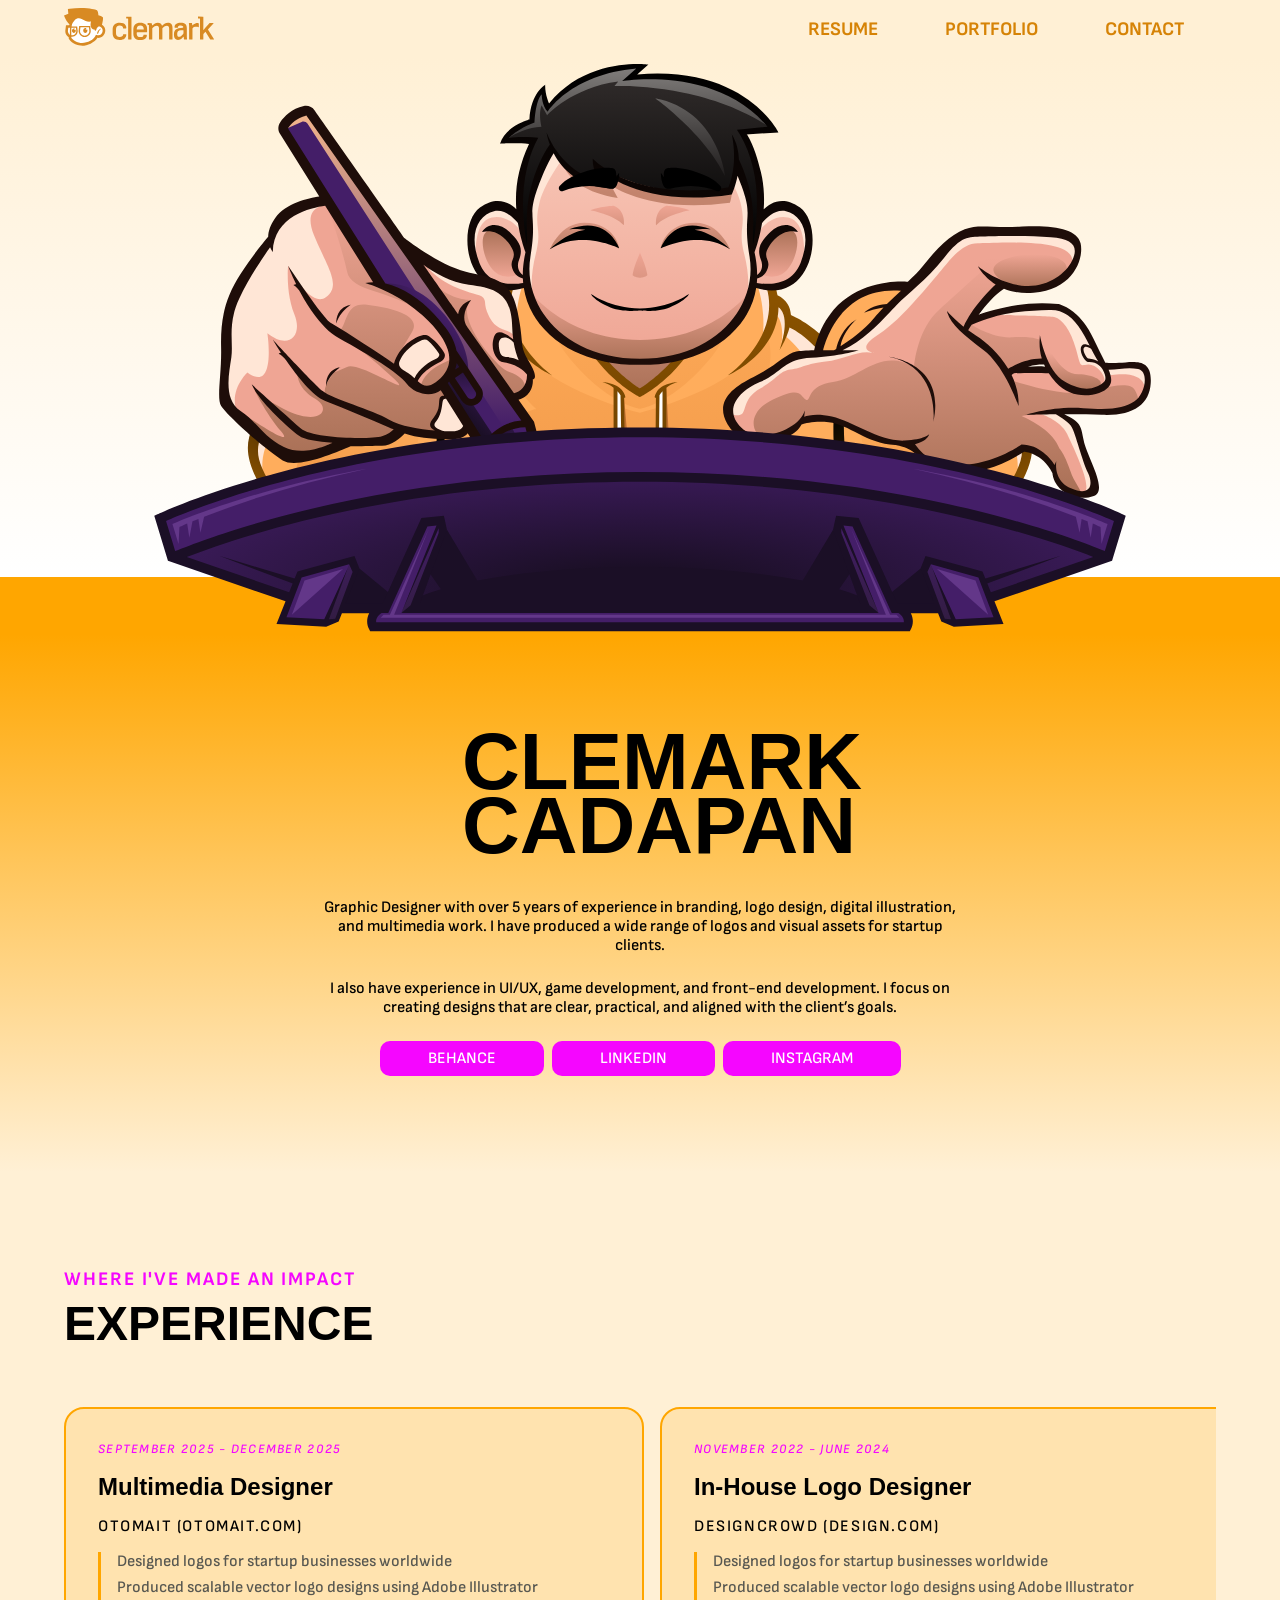
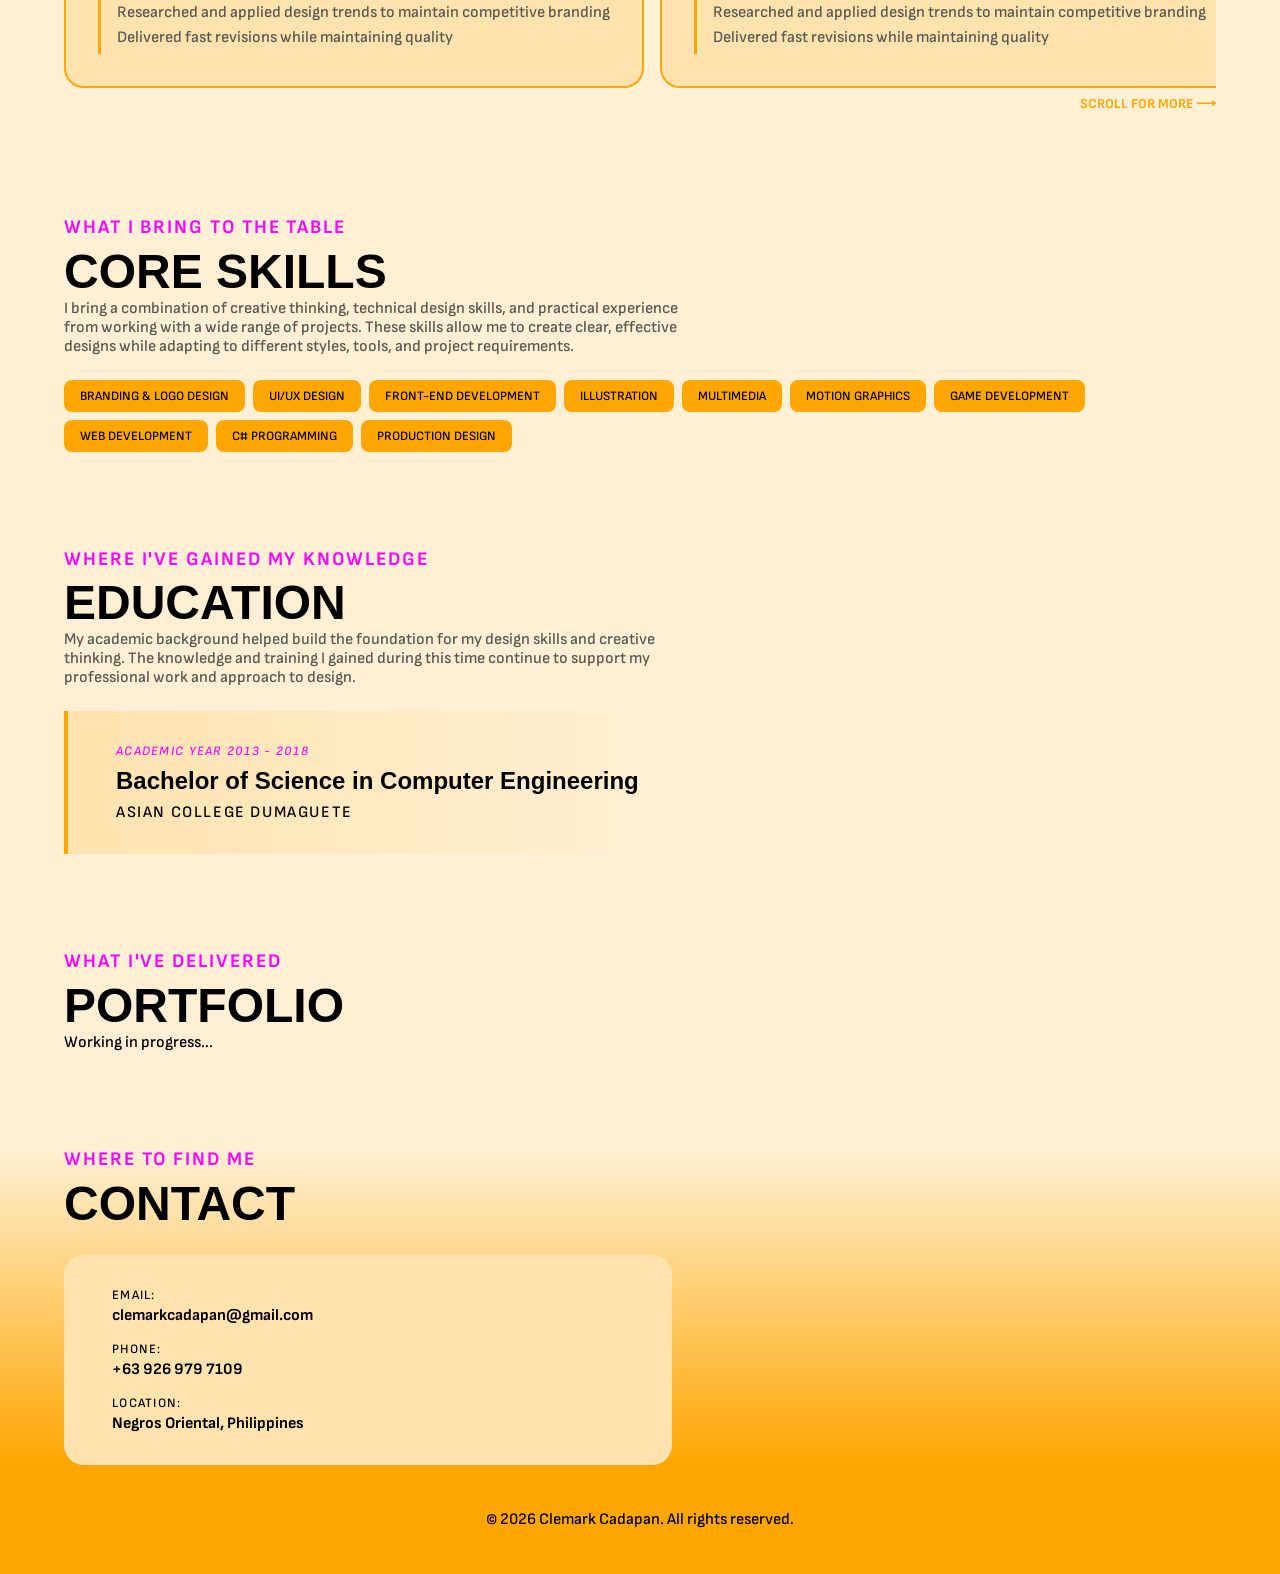
==== index.html @ d23b57f1 "Fixed wrapping for main content" ====
<!doctype html>
<html lang="en">
  <head>
    <meta charset="UTF-8" />
    <meta name="viewport" content="width=device-width, initial-scale=1.0" />

    <title>Clemark Cadapan | Portfolio</title>
    <meta
      name="description"
      content="Portfolio of Clemark Cadapan, Graphic Designer specializing in branding, logo design, digital illustration, and multimedia work."
    />
    <meta
      name="keywords"
      content="Clemark Cadapan, Graphic Designer, Logo Designer, Branding, Portfolio, UI UX Designer"
    />
    <meta name="author" content="Clemark Cadapan" />

    <!-- IMPORTING FONTS FROM GOOGLE FONT -->
    <link rel="preconnect" href="https://fonts.googleapis.com" />
    <link rel="preconnect" href="https://fonts.gstatic.com" crossorigin />
    <link
      href="https://fonts.googleapis.com/css2?family=Sofia+Sans:ital,wght@0,1..1000;1,1..1000&family=Syncopate:wght@700&display=swap"
      rel="stylesheet"
    />

    <!-- LINKING CSS -->
    <link rel="stylesheet" href="styles.css" />
  </head>

  <body>
    <!-- LOGO -->
    <header class="navbar">
      <nav>
        <a href="#" class="logo">
          <svg
            id="Layer_2"
            width="150"
            data-name="Layer 2"
            xmlns="http://www.w3.org/2000/svg"
            viewBox="0 0 1253.09 314.65"
          >
            <defs>
              <style>
                .cls-1 {
                  fill: #fff;
                }

                .cls-2 {
                  fill: #d88a23;
                }
              </style>
            </defs>
            <g id="Layer_3" data-name="Layer 3">
              <g id="Logo">
                <path
                  class="cls-2"
                  d="M868.12,122.91c-9.15,0-17.55,2.1-25.2,6.3-7.66,4.2-15.59,10.6-23.8,19.18-2.43-8.4-6.54-14.74-12.32-19.04-5.79-4.29-13.44-6.44-22.96-6.44-8.96,0-17.13,2.01-24.5,6.02-7.38,4.02-15.08,10.04-23.1,18.06-.19-3.36-.56-6.62-1.12-9.8-.56-3.17-1.03-6.06-1.4-8.68-.14-1.1-.74-1.8-1.79-2.08l-30.79-.35c-1.53,0-2.77,1.24-2.77,2.77v10.46c0,1.53,1.24,2.77,2.77,2.77h5.12c1.58,0,2.88,1.24,2.96,2.81h0c.28,5.51.42,10.88.42,16.1v99.4c0,1.7,1.38,3.08,3.08,3.08h21.84c1.7,0,3.08-1.38,3.08-3.08v-88.84c0-1.76.73-3.44,2.01-4.65,6.66-6.3,12.66-11.03,18.01-14.17,5.88-3.45,11.71-5.18,17.5-5.18,6.53,0,11.29,2.06,14.28,6.16,2.98,4.11,4.48,10.36,4.48,18.76v87.92c0,1.7,1.38,3.08,3.08,3.08h22.12c1.86,0,2.8-1.02,2.8-3.08v-88.8c0-1.78.75-3.49,2.06-4.7,6.81-6.3,12.89-11.02,18.24-14.16,5.88-3.45,11.62-5.18,17.22-5.18,6.53,0,11.34,2.06,14.42,6.16,3.08,4.11,4.62,10.36,4.62,18.76v87.92c0,1.7,1.38,3.08,3.08,3.08h21.84c1.7,0,3.08-1.38,3.08-3.08v-91.28c0-15.3-3.22-26.83-9.66-34.58-6.44-7.74-16.01-11.62-28.7-11.62ZM1025.08,263.47h-19.32c-1.12,0-1.91-.37-2.38-1.12-.47-.74-.89-1.68-1.26-2.8-.19-1.68-.61-4.85-1.26-9.52-.4-2.87-.71-5.63-.94-8.28-.12-1.54-2.04-2.14-3.05-.98-3.68,4.21-7.2,7.89-10.57,11.02-5.51,5.13-11.01,8.92-16.52,11.36-5.51,2.45-11.34,3.68-17.5,3.68-11.02,0-19.42-3.96-25.2-11.86-5.79-7.91-8.68-19.33-8.68-34.26,0-11.58,1.86-21.05,5.6-28.41,3.73-7.35,9.84-13.03,18.34-17.04,8.49-4.01,19.83-6.69,34.02-8.02l14.62-1.49c4.09-.41,6.78-4.55,5.4-8.42-.84-2.33-1.95-4.24-3.36-5.72-3.45-3.64-9.48-5.46-18.06-5.46-15.68,0-23.43,5.51-23.24,16.52,0,2.05-.93,3.08-2.8,3.08h-21.56c-2.06,0-3.18-1.68-3.36-5.04-.94-11.57,3.26-20.77,12.6-27.58,9.33-6.81,22.4-10.22,39.2-10.22s29.87,3.87,38.08,11.62,12.32,19.55,12.32,35.42v59.08c0,6.35.19,12.14.56,17.36.37,5.23.84,9.8,1.4,13.72.37,2.24-.65,3.36-3.08,3.36ZM998.2,188.17c0-1.84-1.59-3.27-3.41-3.07l-17.59,1.86c-11.76,1.12-19.93,3.68-24.5,7.69-4.58,4.01-6.86,13.69-6.86,23.05,0,7.14,1.21,14.48,3.64,18.04,2.42,3.57,6.16,5.35,11.2,5.35,5.78,0,11.85-2.34,18.2-7.02,4.12-3.04,9.03-7.72,14.73-14.05,2.95-3.27,4.59-7.52,4.59-11.93v-19.92ZM1101.71,127.41c-5.57,1.77-11.19,4.42-16.85,7.97-4.66,2.92-9.01,6.37-13.07,10.35-.09-1.54-.2-3.17-.35-4.9-.37-4.48-.93-8.4-1.68-11.76-.19-1.87-1.31-2.8-3.36-2.8h-19.88c-2.43,0-3.46,1.12-3.08,3.36.74,5.04,1.26,10.03,1.54,14.98.28,4.95.42,10.13.42,15.54v100.24c0,1.7,1.38,3.08,3.08,3.08h21.84c1.7,0,3.08-1.38,3.08-3.08v-87.48c0-3.26,1.58-6.32,4.25-8.21l1.37-.97c.48-.34.98-.67,1.5-.96,4.43-2.53,8.89-4.39,13.36-5.56,4.74-1.23,9.31-1.5,13.74-.8,1.84.29,3.58.66,5.21,1.1.72.2,4.62,1.42,8.33,2.59,2.58.82,5.21-1.11,5.21-3.82v-24.79c0-1.79-1.18-3.36-2.9-3.85-2.75-.79-5.89-1.69-6.77-1.83-4.42-.7-9.42-.16-14.99,1.6ZM339.62,213.57c-9.46,22.31-29.38,36.16-51.97,36.16h-.01c-2.68,0-5.41-.19-8.17-.58-11.03,19.36-31.02,36.43-57.15,48.64-23.26,10.87-48.83,16.86-72.01,16.86-5.02,0-9.88-.29-14.45-.86-63.94-7.93-89.58-46.67-94.07-54.35l-.04-.07c-1.34-2.18-2.15-4.69-2.31-7.27-.1-.86-.23-2.65-.31-9.73-1.64-.95-3.23-1.97-4.76-3.08-3.4-2.44-6.52-5.26-9.28-8.39-10.77-12.18-15.82-28.4-13.85-44.52l5.16-42.39h26.75c.73-2.82,1.57-5.63,2.51-8.41C20.17,113.91,6.36,79.41,5.74,77.84L0,63.34l36.17-15.07-4-40.94,15.46-1.83C78.66,1.85,109.07,0,138.05,0c82.13,0,127.21,14.5,132.08,16.16l5.37,1.84,2.99,4.79c6.65,10.71,8.43,25.08,8.42,37.44,22.47,4.68,32.3,13.46,34.21,15.36l4.81,4.76-.13,6.8c-.3,18.56-5.05,38.64-9.11,52.53,13.05,6.96,22.29,18.55,26.15,32.89,3.55,13.17,2.4,27.73-3.22,41ZM1252.4,259.83l-48.57-77.71c-1.08-1.73-.86-3.97.54-5.45l44.11-46.77c.93-.93,1.21-1.77.84-2.52-.38-.74-1.22-1.12-2.52-1.12h-28.84c-1.5,0-2.62.56-3.36,1.68l-30.24,33.32c-3.55,3.74-7,7.56-10.36,11.48s-6.63,7.84-9.8,11.76h-.56c.18-6.53.32-13.02.42-19.46.09-6.44.14-12.83.14-19.18v-70.56c0-1.7-1.38-3.08-3.08-3.08l-38.98-.16c-1.53,0-2.77,1.24-2.77,2.77v10.46c0,1.53,1.24,2.77,2.77,2.77h11.09c1.64,0,2.96,1.33,2.96,2.96v169.36c0,1.7,1.38,3.08,3.08,3.08h21.84c1.7,0,3.08-1.38,3.08-3.08v-36.65c0-3.79,1.48-7.44,4.12-10.16l13.8-14.24,38.64,62.16c.93,1.31,2.14,1.96,3.64,1.96h26.04c1.12,0,1.91-.37,2.38-1.12.46-.74.32-1.58-.42-2.52ZM694.36,176.67v21.84c0,2.06-.93,3.08-2.8,3.08h-79.84c-2.45,0-4.44,1.99-4.44,4.44v4.52c0,11.39,2.42,19.7,7.28,24.92,4.85,5.23,12.69,7.84,23.52,7.84,8.21,0,14.56-1.3,19.04-3.92,4.48-2.61,6.72-6.62,6.72-12.04,0-2.05,1.12-3.08,3.36-3.08h21.56c1.68,0,2.71.94,3.08,2.8.75,12.51-3.73,22.26-13.44,29.26-9.71,7-23.43,10.5-41.16,10.5-19.04,0-33.46-4.29-43.26-12.88-9.8-8.58-14.7-21.37-14.7-38.36v-37.24c0-18.11,4.85-31.87,14.56-41.3,9.7-9.43,24.08-14.14,43.12-14.14s33.13,4.57,42.84,13.72c9.71,9.15,14.56,22.49,14.56,40.04ZM666.6,177.54c-.34-10.08-2.76-18.44-7.24-23.27-4.85-5.23-12.23-7.84-22.12-7.84s-17.6,2.71-22.54,8.12c-4.56,4.99-7.01,13.25-7.37,22.98-.05,1.39,1.06,2.54,2.44,2.54h54.39c1.38,0,2.49-1.15,2.44-2.53ZM442.04,155.39c5.22-5.41,13.16-8.12,23.8-8.12,8.4,0,15.07,1.73,20.02,5.18,4.94,3.46,7.42,8.36,7.42,14.7,0,2.99.93,4.48,2.8,4.48h21.56c1.86,0,2.89-2.05,3.08-6.16.18-8.4-1.92-15.77-6.3-22.12-4.39-6.34-10.69-11.34-18.9-14.98-8.22-3.64-18.2-5.46-29.96-5.46-19.04,0-33.7,4.76-43.96,14.28-10.27,9.52-15.4,23.24-15.4,41.16v33.32c0,17.74,5.04,31.36,15.12,40.88,10.08,9.52,24.73,14.28,43.96,14.28,18.1,0,31.87-4.1,41.3-12.32,9.42-8.21,14.04-19.32,13.86-33.32-.19-1.86-1.22-2.8-3.08-2.8h-21.56c-1.87,0-2.8,1.5-2.8,4.48,0,5.6-2.43,10.27-7.28,14-4.86,3.74-11.58,5.6-20.16,5.6-10.46,0-18.3-2.75-23.52-8.26-5.23-5.5-7.84-13.95-7.84-25.34v-28c0-11.57,2.61-20.06,7.84-25.48ZM560.64,72.23l-38.5-.16c-1.53,0-2.77,1.24-2.77,2.77v10.46c0,1.53,1.24,2.77,2.77,2.77h10.62c1.64,0,2.96,1.33,2.96,2.96v169.36c0,1.7,1.38,3.08,3.08,3.08h21.84c1.7,0,3.08-1.38,3.08-3.08V75.31c0-2.05-1.03-3.08-3.08-3.08Z"
                />
                <path
                  class="cls-1"
                  d="M211.36,187.21l-3.17-25.97h-70.98l-3.18,25.97c-1.35,11.06,2.12,22.2,9.51,30.54,7.39,8.34,18.02,13.12,29.16,13.12s21.76-4.78,29.16-13.12c7.38-8.34,10.85-19.48,9.5-30.54ZM177.9,208.34c-9.6,0-17.38-9.12-17.38-20.38s7.78-20.38,17.38-20.38c3.4,0,6.57,1.14,9.24,3.11l-7.78,11.05,14.47-1.97c.93,2.5,1.46,5.27,1.46,8.19,0,11.26-7.79,20.38-17.39,20.38ZM211.36,187.21l-3.17-25.97h-70.98l-3.18,25.97c-1.35,11.06,2.12,22.2,9.51,30.54,7.39,8.34,18.02,13.12,29.16,13.12s21.76-4.78,29.16-13.12c7.38-8.34,10.85-19.48,9.5-30.54ZM177.9,208.34c-9.6,0-17.38-9.12-17.38-20.38s7.78-20.38,17.38-20.38c3.4,0,6.57,1.14,9.24,3.11l-7.78,11.05,14.47-1.97c.93,2.5,1.46,5.27,1.46,8.19,0,11.26-7.79,20.38-17.39,20.38ZM35.69,165.77l-2.83,23.24c-1.22,9.95,1.89,19.96,8.54,27.46,2.25,2.54,4.83,4.69,7.65,6.46,0-12.59.09-29.17.36-50.71.02-2.16.12-4.32.28-6.45h-14ZM102.37,189.01l-2.83-23.24h-38.06c-.17,2.18-.27,4.38-.3,6.59-.3,24.22-.38,42.2-.35,55.23,2.22.45,4.49.68,6.79.68,10.02,0,19.57-4.3,26.21-11.8,6.65-7.5,9.76-17.51,8.54-27.46ZM87.15,207.46c-1.54.57-3.16.88-4.85.88-4.05,0-7.74-1.77-10.55-4.7-3.25-3.4-5.29-8.35-5.29-13.87,0-10.26,7.09-18.57,15.84-18.57,3.09,0,5.98,1.04,8.41,2.84l-7.09,10.06,13.18-1.79c.85,2.28,1.33,4.81,1.33,7.46,0,8.28-4.62,15.28-10.98,17.69ZM211.36,187.21l-3.17-25.97h-70.98l-3.18,25.97c-1.35,11.06,2.12,22.2,9.51,30.54,7.39,8.34,18.02,13.12,29.16,13.12s21.76-4.78,29.16-13.12c7.38-8.34,10.85-19.48,9.5-30.54ZM177.9,208.34c-9.6,0-17.38-9.12-17.38-20.38s7.78-20.38,17.38-20.38c3.4,0,6.57,1.14,9.24,3.11l-7.78,11.05,14.47-1.97c.93,2.5,1.46,5.27,1.46,8.19,0,11.26-7.79,20.38-17.39,20.38ZM211.36,187.21l-3.17-25.97h-70.98l-3.18,25.97c-1.35,11.06,2.12,22.2,9.51,30.54,7.39,8.34,18.02,13.12,29.16,13.12s21.76-4.78,29.16-13.12c7.38-8.34,10.85-19.48,9.5-30.54ZM177.9,208.34c-9.6,0-17.38-9.12-17.38-20.38s7.78-20.38,17.38-20.38c3.4,0,6.57,1.14,9.24,3.11l-7.78,11.05,14.47-1.97c.93,2.5,1.46,5.27,1.46,8.19,0,11.26-7.79,20.38-17.39,20.38ZM305.07,158.19c-8.2-3.9-15.48-3.89-21.66.03-6.26,3.99-10.97,11.84-12.98,21-1.32,6.03-6.67,10.33-12.84,10.33-.02-2.44.12-4.87.4-7.25-12.69-1.05-22.24-5.94-28.44-14.56-11.27-15.66-7.76-41.49-4.53-54.74-29.94,4.55-49.67-6.16-68.82-16.54-3.32-1.84-6.32-3.45-9.08-4.84-19.1-9.71-43.34-5.75-57.98,9.89-.11.12-.23.24-.34.37-7.03,7.57-12.77,15.55-17.22,23.91-4.13,7.75-6.29,17.57-8.05,26.2-.21,1.03.57,2,1.63,2h44.82l4.09,33.6c1.62,13.29-2.55,26.66-11.42,36.69-8.87,10.02-21.64,15.77-35.03,15.77-2.27,0-4.52-.18-6.74-.5.04,5.01.1,6.6.15,7.56.07,1.32.54,2.59,1.34,3.64,6.4,8.45,28.38,35.5,76.18,41.43,45.26,5.62,112.49-22.6,126.41-63.54l1.95-5.74,5.68,2.12c24.56,9.16,40.65-5.03,46.98-19.95,7-16.51,4.27-37.92-14.5-46.88ZM210.67,225.56c-9.62,10.86-23.46,17.09-37.97,17.09s-28.36-6.23-37.98-17.09c-5.1-5.77-8.76-12.55-10.81-19.8-1.83-6.41-2.39-13.21-1.56-19.97l1.22-10.06,3.21-26.27h91.84l3.17,26.04,1.26,10.29c1.75,14.4-2.76,28.89-12.38,39.77ZM308.34,174.56h0c-13.66,11.77-18.64,23.76-20.38,32.08-1.17,5.58-6.63,9.15-12.2,7.96.7-5.37,1.96-10.12,3.64-14.34.28-.73.59-1.46.91-2.15,6.66-14.83,18.41-22.24,26.94-24.94,1.43-.46,2.77-.78,3.98-.98-1,.79-1.96,1.58-2.89,2.37ZM208.19,161.24h-70.98l-3.18,25.97c-1.35,11.06,2.12,22.2,9.51,30.54,7.39,8.34,18.02,13.12,29.16,13.12s21.76-4.78,29.16-13.12c7.38-8.34,10.85-19.48,9.5-30.54l-3.17-25.97ZM177.9,208.34c-9.6,0-17.38-9.12-17.38-20.38s7.78-20.38,17.38-20.38c3.4,0,6.57,1.14,9.24,3.11l-7.78,11.05,14.47-1.97c.93,2.5,1.46,5.27,1.46,8.19,0,11.26-7.79,20.38-17.39,20.38Z"
                />
              </g>
            </g>
          </svg>
        </a>

        <!-- NAVIGATION -->
        <ul class="nav_links">
          <li><a href="#resume">Resume</a></li>
          <li><a href="#portfolio">Portfolio</a></li>
          <li><a href="#contact">Contact</a></li>
        </ul>
      </nav>
    </header>

    <div class="parallax">
      <img class="parallax__04" src="images/04_Hoodie.svg" />
      <img class="parallax__03" src="images/03_Head.svg" />
      <img class="parallax__02" src="images/02_Hands.svg" />
      <img class="parallax__01" src="images/01_Tablet.svg" />
    </div>

    <!-- MAIN -->
    <main>
      <!-- HERO -->
      <section class="resume" id="resume">
        <div class="introduction">
          <header>
            <h1>Clemark Cadapan</h1>
          </header>

          <!-- ABOUT -->
          <p class="about">
            Graphic Designer with over 5 years of experience in branding, logo
            design, digital illustration, and multimedia work. I have produced a
            wide range of logos and visual assets for startup clients.
          </p>

          <p class="about">
            I also have experience in UI/UX, game development, and front-end
            development. I focus on creating designs that are clear, practical,
            and aligned with the client’s goals.
          </p>

          <!-- SOCIAL MEDIA -->
          <ul class="socials">
            <li><a href="behance.net">BEHANCE</a></li>
            <li><a href="behance.net">LINKEDIN</a></li>
            <li><a href="behance.net">INSTAGRAM</a></li>
          </ul>
        </div>
      </section>

      <!-- EXPERIENCE -->
      <section>
        <div class="topics">
          <header>
            <p class="eyebrow">Where I've made an impact</p>
            <h2>Experience</h2>
          </header>
          <div class="experience">
            <div class="experience-card">
              <p class="date">September 2025 - December 2025</p>
              <h3>Multimedia Designer</h3>
              <p class="company">Otomait (Otomait.com)</p>
              <ul class="task">
                <li>Designed logos for startup businesses worldwide</li>
                <li>
                  Produced scalable vector logo designs using Adobe Illustrator
                </li>
                <li>
                  Researched and applied design trends to maintain competitive
                  branding
                </li>
                <li>Delivered fast revisions while maintaining quality</li>
              </ul>
            </div>
            <article class="experience-card">
              <p class="date">November 2022 - June 2024</p>
              <h3>In-House Logo Designer</h3>
              <p class="company">DesignCrowd (Design.com)</p>
              <ul class="task">
                <li>Designed logos for startup businesses worldwide</li>
                <li>
                  Produced scalable vector logo designs using Adobe Illustrator
                </li>
                <li>
                  Researched and applied design trends to maintain competitive
                  branding
                </li>
                <li>Delivered fast revisions while maintaining quality</li>
              </ul>
            </article>
            <article class="experience-card">
              <p class="date">April 2019 – October 2022</p>
              <h3>Graphic Artist</h3>
              <p class="company">APR eCommerce Limited (CrownAndPaw.com)</p>
              <ul class="task">
                <li>Created stylized digital artworks from client photos</li>
                <li>
                  Collaborated with clients to refine artworks based on feedback
                </li>
                <li>
                  Maintained high production output with attention to detail
                </li>
              </ul>
            </article>
            <article class="experience-card">
              <p class="date">August 2019 – October 2019</p>
              <h3>Software Engineer</h3>
              <p class="company">Miller Development Solutions</p>
              <ul class="task">
                <li>Developed OOP-based solutions for business requirements</li>
                <li>Maintained clean and maintainable code</li>
              </ul>
            </article>
          </div>
        </div>
      </section>

      <!-- SKILLS -->
      <section>
        <div class="topics">
          <header>
            <p class="eyebrow">What I bring to the table</p>
            <h2>Core Skills</h2>

            <p class="details">
              I bring a combination of creative thinking, technical design
              skills, and practical experience from working with a wide range of
              projects. These skills allow me to create clear, effective designs
              while adapting to different styles, tools, and project
              requirements.
            </p>
          </header>
          <ul class="skills-list">
            <li>Branding & Logo Design</li>
            <li>UI/UX Design</li>
            <li>Front-end Development</li>
            <li>Illustration</li>
            <li>Multimedia</li>
            <li>Motion Graphics</li>
            <li>Game Development</li>
            <li>Web Development</li>
            <li>C# Programming</li>
            <li>Production Design</li>
          </ul>
        </div>
      </section>
      <section>
        <div class="topics">
          <header>
            <p class="eyebrow">Where I've gained my knowledge</p>
            <h2>Education</h2>
            <p class="details">
              My academic background helped build the foundation for my design
              skills and creative thinking. The knowledge and training I gained
              during this time continue to support my professional work and
              approach to design.
            </p>
          </header>
          <div class="education-card">
            <p class="date">Academic Year 2013 - 2018</p>
            <h3>Bachelor of Science in Computer Engineering</h3>
            <p class="company">Asian College Dumaguete</p>
          </div>
        </div>
      </section>

      <!-- PORTFOLIO -->
      <section class="portfolio" id="portfolio">
        <div class="topics">
          <div>
            <header>
              <p class="eyebrow">What I've delivered</p>
              <h2>Portfolio</h2>
            </header>
            <div class="topics">
              <article>
                <p>Working in progress...</p>
              </article>
            </div>
          </div>
        </div>
      </section>

      <!-- CONTACT -->
      <section class="contact" id="contact">
        <div class="topics">
          <header>
            <p class="eyebrow">Where to find me</p>
            <h2>Contact</h2>
          </header>
          <div class="contact-info">
            <ul class="contact-address">
              <li>
                <p class="contact-label">
                  <span class="contact-title">Email:</span>
                  <a
                    class="contact-details"
                    href="mailto:clemarkcadapan@gmail.com"
                    target="_blank"
                    rel="noopener noreferrer"
                    >clemarkcadapan@gmail.com</a
                  >
                </p>
              </li>
              <li>
                <p class="contact-label">
                  <span class="contact-title">Phone:</span>
                  <a
                    class="contact-details"
                    href="tel:+639269797109"
                    target="_blank"
                    rel="noopener noreferrer"
                    >+63 926 979 7109</a
                  >
                </p>
              </li>
              <li>
                <p class="contact-label">
                  <span class="contact-title">Location:</span>
                  <a
                    class="contact-details"
                    href="https://maps.app.goo.gl/8y9MTUTj7C4v6njL6"
                    target="_blank"
                    rel="noopener noreferrer"
                    >Negros Oriental, Philippines</a
                  >
                </p>
              </li>
            </ul>
          </div>
        </div>
      </section>
    </main>

    <!-- FOOTER -->
    <footer>
      <p>© 2026 Clemark Cadapan. All rights reserved.</p>
    </footer>
  </body>
</html>
---- styles.css ----
* {
  margin: 0;
  padding: 0;
}

:root {
  /* COLORS */
  --background: #fff0d5;
  --card-background: #ffe3af;
  --yellow: #ffa600;
  --yellow-dark: #d68306;

  --accent: #f506ff;
  --text-color: #231d24;
  --text-color-light: #585851;

  /* FONT WEIGHTS */
  --text-regular: 500;
  --text-bold: 700;

  /* LETTER SPACING */
  --spacing-normal: 1em;
  --spacing-eyebrow: 0.1em;
}

html {
  scroll-behavior: smooth;
  color-scheme: light;
}

body {
  background-color: var(--background);
  font-family: "Sofia Sans", sans-serif;
  font-weight: var(--text-regular);
  font-size: 1rem;
}

a {
  text-decoration: none;
  color: inherit;
}

nav {
  display: flex;
  justify-content: space-between;
  align-items: center;
  width: clamp(320px, 90%, 1200px);
}

h1,
h2,
h3 {
  font-family: "Syncopate", sans-serif;
  font-weight: 700;
}

h1 {
  text-transform: uppercase;
  font-size: clamp(2rem, 5vw + 1rem, 6rem);
  max-width: 8ch;
  text-align: center;
  line-height: 80%;
  margin-bottom: 0.2em;
}

h2 {
  text-transform: uppercase;
  font-size: clamp(1.5rem, 5vw + 1rem, 3rem);
}

h3 {
  font-size: clamp(1rem, 5vw + 1rem, 1.5rem);
}

main {
  z-index: 0;
  display: flex;
  flex-direction: column;
  gap: 6rem;
}

section {
  display: flex;
  flex-direction: column;
  align-items: center;
  background-color: var(--background);
}

section > div {
  width: clamp(320px, 90%, 1200px);
}

footer {
  display: flex;
  flex-direction: column;
  justify-content: center;
  align-items: center;
  padding-block: 5dvh;
  background-color: var(--yellow);
}
.parallax {
  display: grid;
  grid-template-areas: "stack";
  justify-content: center;
  position: relative;
  z-index: 2;
  width: 100%;
  contain: paint;
  background-image: linear-gradient(
    var(--background),
    white 90%,
    var(--yellow) 90%
  );
}

.parallax > * {
  contain: full;
  grid-area: stack;
  animation: parallax linear;
  animation-timeline: scroll();
}

.parallax > img {
  width: clamp(700px, 80dvw, 1800px);
}

.parallax__01 {
  z-index: 4;
  --parallax-speed: 0.5;
}

.parallax__02 {
  z-index: 3;
  --parallax-speed: 10;
}

.parallax__03 {
  z-index: 2;
  --parallax-speed: 20;
}

.parallax__04 {
  z-index: 1;
  --parallax-speed: 30;
}

@keyframes parallax {
  to {
    transform: translateY(calc(var(--parallax-speed) * 20px));
  }
}

.navbar {
  background-color: var(--background);
  display: flex;
  justify-content: center;
  position: sticky;
  top: 0;

  padding-block: 0.5rem;
  z-index: 2;
}

.nav_links {
  list-style: none;
  display: flex;
  gap: 0.2rem;
  font-size: 1.2rem;
  text-transform: uppercase;
}

.nav_links li {
  padding: 0.5rem 2rem;
  transition: 200ms;
  border-radius: 10px;
  font-weight: var(--text-bold);
  color: var(--yellow-dark);
}

.nav_links li:hover {
  background-image: linear-gradient(transparent, var(--card-background));
  color: var(--text-color);
}

.resume {
  background-image: linear-gradient(var(--yellow), var(--background));
}

.introduction {
  display: flex;
  flex-direction: column;
  padding-block: 6rem;
  justify-content: center;
  align-items: center;
  gap: 1.5rem;
}

.about {
  text-align: center;
  max-width: 72ch;
}

.socials {
  list-style: none;
  display: flex;
  justify-content: center;
  align-items: center;
  flex-wrap: wrap;
  gap: 0.5rem;
}

.socials li {
  background-color: var(--accent);
  padding: 0.5em 3em;
  border-radius: 10px;
  color: white;
}

.topics {
  display: flex;
  flex-direction: column;
  justify-content: center;
  align-items: flex-start;
  gap: 1.5em;
}

.eyebrow {
  color: var(--accent);
  text-transform: uppercase;
  font-weight: var(--text-bold);
  letter-spacing: var(--spacing-eyebrow);
  font-size: 1.2rem;
  margin-bottom: 0.3rem;
}

.experience {
  display: grid;
  grid-auto-flow: column;
  width: 100%;
  gap: 1rem;
  overflow-x: auto;
  padding-block: 2rem;
  justify-content: start;
  position: relative;

  scrollbar-color: var(--yellow) var(--card-background);
}

.experience::before {
  content: "SCROLL FOR MORE \27F6";
  position: absolute;
  bottom: 0.5rem;
  right: 0;
  color: var(--yellow);
  font-size: 0.85rem;
  font-weight: var(--text-bold);
}

.experience::-webkit-scrollbar {
  height: 0.75rem;
}

.experience::-webkit-scrollbar-track {
  background-color: var(--card-background);
  border-radius: 100vw;
}

.experience::-webkit-scrollbar-thumb {
  background-color: var(--yellow);
  border-radius: 100vw;
}

.experience-card {
  width: clamp(16rem, 60dvw, 32rem);
  padding: 2rem;
  border-radius: 20px;
  background-color: var(--card-background);
  border: 2px solid var(--yellow);
  display: flex;
  flex-direction: column;
  gap: 1rem;
}

.date {
  color: var(--accent);
  text-transform: uppercase;
  font-style: italic;
  font-size: 0.8rem;
  letter-spacing: var(--spacing-eyebrow);
}

.company {
  text-transform: uppercase;
  letter-spacing: var(--spacing-eyebrow);
}

.task {
  list-style: none;
  padding-left: 1rem;
  border-left: 3px solid var(--yellow);
  color: var(--text-color-light);
}

.task li {
  margin-bottom: 0.4rem;
}

.details {
  max-width: 72ch;
  color: var(--text-color-light);
}

.skills-list {
  text-transform: uppercase;
  list-style: none;
  display: flex;
  flex-wrap: wrap;
  gap: 0.5rem;
  width: clamp(320px, 90%, 1200px);
}

.skills-list li {
  background-color: var(--yellow);
  padding: 0.5rem 1rem;
  border-radius: 0.5rem;
  font-size: 0.8rem;
}

.education-card {
  max-width: 75rem;
  display: flex;
  flex-direction: column;
  gap: 0.5rem;
  padding: 2rem 3rem;
  border-left: 4px solid var(--yellow);
  background-image: linear-gradient(
    to right,
    var(--card-background),
    transparent
  );
}

.contact {
  background-image: linear-gradient(var(--background), var(--yellow));
}

.contact-info {
  width: clamp(16rem, 60dvw, 32rem);
  display: flex;
  flex-direction: column;

  border-radius: 20px;
  background-color: var(--card-background);
  padding: 2rem 3rem;
}

.contact-address {
  list-style: none;
  display: flex;
  flex-direction: column;
  gap: 1rem;
}

.contact-label {
  display: flex;
  flex-direction: column;
  gap: 0.2rem;
}

.contact-title {
  font-size: 0.8rem;
  text-transform: uppercase;
  letter-spacing: var(--spacing-eyebrow);
}

.contact-details {
  font-size: 1rem;
  font-weight: 700;
}
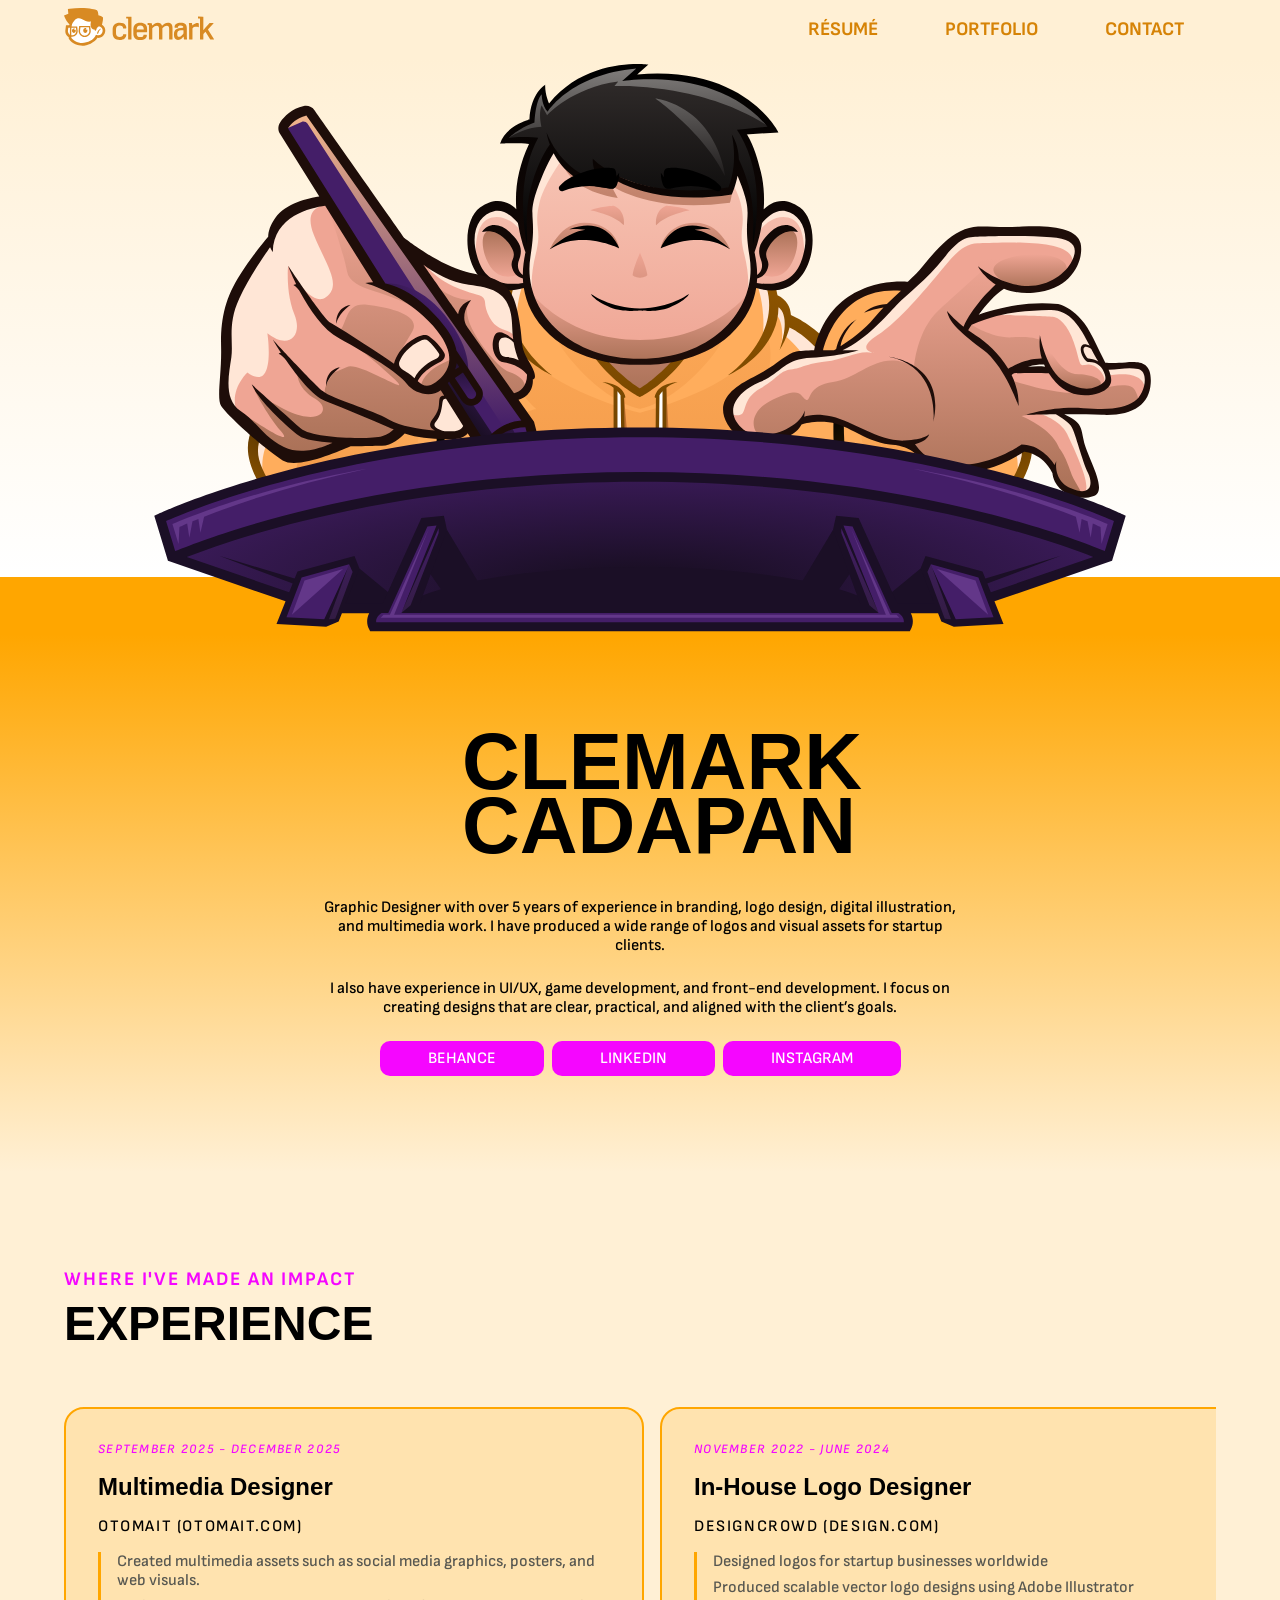
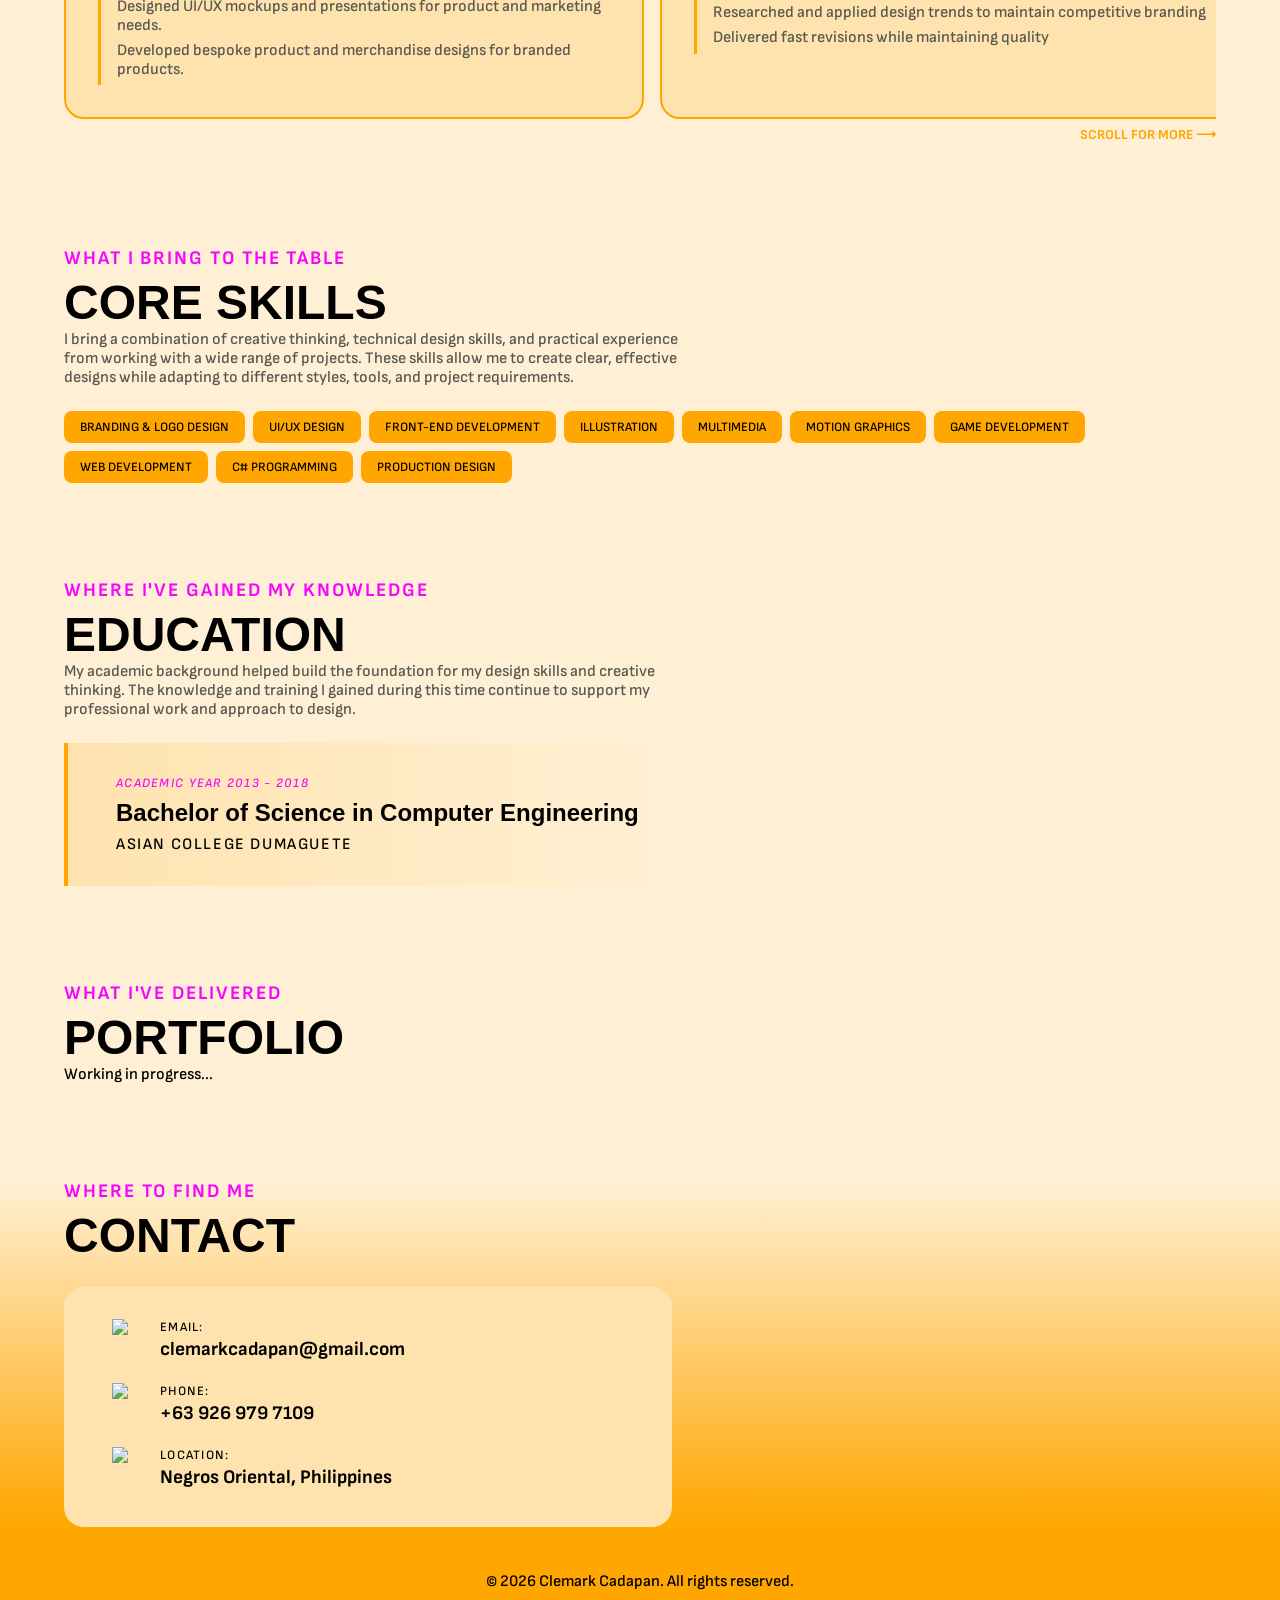
==== commit 63ccdfc2: "structure and css pre animation and javascript" ====
--- a/index.html
+++ b/index.html
@@ -15,7 +15,7 @@
     />
     <meta name="author" content="Clemark Cadapan" />
 
-    <!-- IMPORTING FONTS FROM GOOGLE FONT -->
+    <!-- INFO: IMPORTING FONTS FROM GOOGLE FONT -->
     <link rel="preconnect" href="https://fonts.googleapis.com" />
     <link rel="preconnect" href="https://fonts.gstatic.com" crossorigin />
     <link
@@ -23,12 +23,12 @@
       rel="stylesheet"
     />
 
-    <!-- LINKING CSS -->
+    <!-- INFO: LINKING CSS -->
     <link rel="stylesheet" href="styles.css" />
   </head>
 
   <body>
-    <!-- LOGO -->
+    <!-- INFO: LOGO -->
     <header class="navbar">
       <nav>
         <a href="#" class="logo">
@@ -65,9 +65,39 @@
           </svg>
         </a>
 
-        <!-- NAVIGATION -->
+        <!-- INFO: NAVIGATION -->
+
+        <input type="checkbox" name="" id="sidebar-active" />
+        <label for="sidebar-active" class="overlay"></label>
+        <label for="sidebar-active" class="close-sidebar-button">
+          <svg
+            xmlns="http://www.w3.org/2000/svg"
+            height="24px"
+            viewBox="0 -960 960 960"
+            width="24px"
+            fill="#d68306"
+          >
+            <path
+              d="M120-240v-80h720v80H120Zm0-200v-80h720v80H120Zm0-200v-80h720v80H120Z"
+            />
+          </svg>
+        </label>
+
         <ul class="nav_links">
-          <li><a href="#resume">Resume</a></li>
+          <label for="sidebar-active" class="close-sidebar-button">
+            <svg
+              xmlns="http://www.w3.org/2000/svg"
+              height="24px"
+              viewBox="0 -960 960 960"
+              width="24px"
+              fill="#d68306"
+            >
+              <path
+                d="m256-200-56-56 224-224-224-224 56-56 224 224 224-224 56 56-224 224 224 224-56 56-224-224-224 224Z"
+              />
+            </svg>
+          </label>
+          <li><a href="#resume">Résumé</a></li>
           <li><a href="#portfolio">Portfolio</a></li>
           <li><a href="#contact">Contact</a></li>
         </ul>
@@ -81,16 +111,16 @@
       <img class="parallax__01" src="images/01_Tablet.svg" />
     </div>
 
-    <!-- MAIN -->
+    <!-- INFO: MAIN -->
     <main>
-      <!-- HERO -->
+      <!-- INFO: HERO -->
       <section class="resume" id="resume">
         <div class="introduction">
           <header>
             <h1>Clemark Cadapan</h1>
           </header>
 
-          <!-- ABOUT -->
+          <!-- INFO: ABOUT -->
           <p class="about">
             Graphic Designer with over 5 years of experience in branding, logo
             design, digital illustration, and multimedia work. I have produced a
@@ -103,7 +133,7 @@
             and aligned with the client’s goals.
           </p>
 
-          <!-- SOCIAL MEDIA -->
+          <!-- INFO: SOCIAL MEDIA -->
           <ul class="socials">
             <li><a href="behance.net">BEHANCE</a></li>
             <li><a href="behance.net">LINKEDIN</a></li>
@@ -112,7 +142,7 @@
         </div>
       </section>
 
-      <!-- EXPERIENCE -->
+      <!-- INFO: EXPERIENCE -->
       <section>
         <div class="topics">
           <header>
@@ -125,15 +155,18 @@
               <h3>Multimedia Designer</h3>
               <p class="company">Otomait (Otomait.com)</p>
               <ul class="task">
-                <li>Designed logos for startup businesses worldwide</li>
-                <li>
-                  Produced scalable vector logo designs using Adobe Illustrator
-                </li>
-                <li>
-                  Researched and applied design trends to maintain competitive
-                  branding
-                </li>
-                <li>Delivered fast revisions while maintaining quality</li>
+                <li>
+                  Created multimedia assets such as social media graphics,
+                  posters, and web visuals.
+                </li>
+                <li>
+                  Designed UI/UX mockups and presentations for product and
+                  marketing needs.
+                </li>
+                <li>
+                  Developed bespoke product and merchandise designs for branded
+                  products.
+                </li>
               </ul>
             </div>
             <article class="experience-card">
@@ -179,7 +212,7 @@
         </div>
       </section>
 
-      <!-- SKILLS -->
+      <!-- INFO: SKILLS -->
       <section>
         <div class="topics">
           <header>
@@ -228,7 +261,7 @@
         </div>
       </section>
 
-      <!-- PORTFOLIO -->
+      <!-- INFO: PORTFOLIO -->
       <section class="portfolio" id="portfolio">
         <div class="topics">
           <div>
@@ -245,7 +278,7 @@
         </div>
       </section>
 
-      <!-- CONTACT -->
+      <!-- INFO: CONTACT -->
       <section class="contact" id="contact">
         <div class="topics">
           <header>
@@ -255,30 +288,35 @@
           <div class="contact-info">
             <ul class="contact-address">
               <li>
+                <img src="images/Email.svg" />
                 <p class="contact-label">
                   <span class="contact-title">Email:</span>
                   <a
                     class="contact-details"
-                    href="mailto:clemarkcadapan@gmail.com"
+                    href="clemarkcadapan@gmail.com"
                     target="_blank"
                     rel="noopener noreferrer"
+                    id="email-details"
                     >clemarkcadapan@gmail.com</a
                   >
                 </p>
               </li>
               <li>
+                <img src="images/Mobile.svg" />
                 <p class="contact-label">
                   <span class="contact-title">Phone:</span>
                   <a
                     class="contact-details"
-                    href="tel:+639269797109"
+                    href="+639269797109"
                     target="_blank"
                     rel="noopener noreferrer"
+                    id="phone-details"
                     >+63 926 979 7109</a
                   >
                 </p>
               </li>
               <li>
+                <img src="images/Location.svg" />
                 <p class="contact-label">
                   <span class="contact-title">Location:</span>
                   <a
@@ -286,8 +324,8 @@
                     href="https://maps.app.goo.gl/8y9MTUTj7C4v6njL6"
                     target="_blank"
                     rel="noopener noreferrer"
-                    >Negros Oriental, Philippines</a
-                  >
+                    >Negros Oriental, Philippines
+                  </a>
                 </p>
               </li>
             </ul>
@@ -296,9 +334,11 @@
       </section>
     </main>
 
-    <!-- FOOTER -->
+    <!-- INFO: FOOTER -->
     <footer>
       <p>© 2026 Clemark Cadapan. All rights reserved.</p>
     </footer>
+
+    
   </body>
 </html>
--- a/styles.css
+++ b/styles.css
@@ -131,17 +131,17 @@
 
 .parallax__02 {
   z-index: 3;
-  --parallax-speed: 10;
+  --parallax-speed: 20;
 }
 
 .parallax__03 {
   z-index: 2;
-  --parallax-speed: 20;
+  --parallax-speed: 50;
 }
 
 .parallax__04 {
   z-index: 1;
-  --parallax-speed: 30;
+  --parallax-speed: 60;
 }
 
 @keyframes parallax {
@@ -158,12 +158,21 @@
   top: 0;
 
   padding-block: 0.5rem;
-  z-index: 2;
+  z-index: 5;
+}
+
+.links-container {
+  height: 100%;
+  width: 100%;
+  display: flex;
+  flex-direction: row;
+  align-items: center;
 }
 
 .nav_links {
   list-style: none;
   display: flex;
+  flex-direction: row;
   gap: 0.2rem;
   font-size: 1.2rem;
   text-transform: uppercase;
@@ -178,8 +187,60 @@
 }
 
 .nav_links li:hover {
-  background-image: linear-gradient(transparent, var(--card-background));
+  background-color: var(--yellow);
   color: var(--text-color);
+}
+
+#sidebar-active {
+  display: none;
+}
+
+.open-sidebar-button,
+.close-sidebar-button {
+  padding: 0 20px;
+  display: none;
+}
+
+@media (max-width: 750px) {
+  .nav_links {
+    flex-direction: column;
+    justify-content: center;
+    align-items: flex-start;
+
+    position: fixed;
+    top: 0;
+    right: -100%;
+    gap: 1em;
+    z-index: 10;
+    width: 200px;
+    padding: 10px 1em 2em 1em;
+
+    background-color: var(--text-color);
+    transition: 0.5s ease-in-out;
+  }
+
+  #sidebar-active:checked ~ .overlay {
+    height: 100%;
+    width: 100%;
+    position: fixed;
+    top: 0;
+    left: 0;
+    z-index: 9;
+  }
+
+  .nav_links li {
+    width: 100%;
+  }
+
+  .open-sidebar-button,
+  .close-sidebar-button {
+    padding: 20px;
+    display: block;
+  }
+
+  #sidebar-active:checked ~ .nav_links {
+    right: 0;
+  }
 }
 
 .resume {
@@ -361,6 +422,15 @@
   gap: 1rem;
 }
 
+.contact-address li {
+  display: flex;
+  gap: 2rem;
+}
+
+.contact-address li img {
+  height: 3rem;
+}
+
 .contact-label {
   display: flex;
   flex-direction: column;
@@ -374,6 +444,24 @@
 }
 
 .contact-details {
-  font-size: 1rem;
+  font-size: 1.2rem;
   font-weight: 700;
 }
+
+#email-details::after {
+  content: "\2713  Email copied";
+  text-transform: uppercase;
+  color: var(--accent);
+  font-size: 0.8rem;
+  padding-left: 1rem;
+  display: none;
+}
+
+#phone-details::after {
+  content: "\2713  Phone Number copied";
+  text-transform: uppercase;
+  color: var(--accent);
+  font-size: 0.8rem;
+  padding-left: 1rem;
+  display: none;
+}
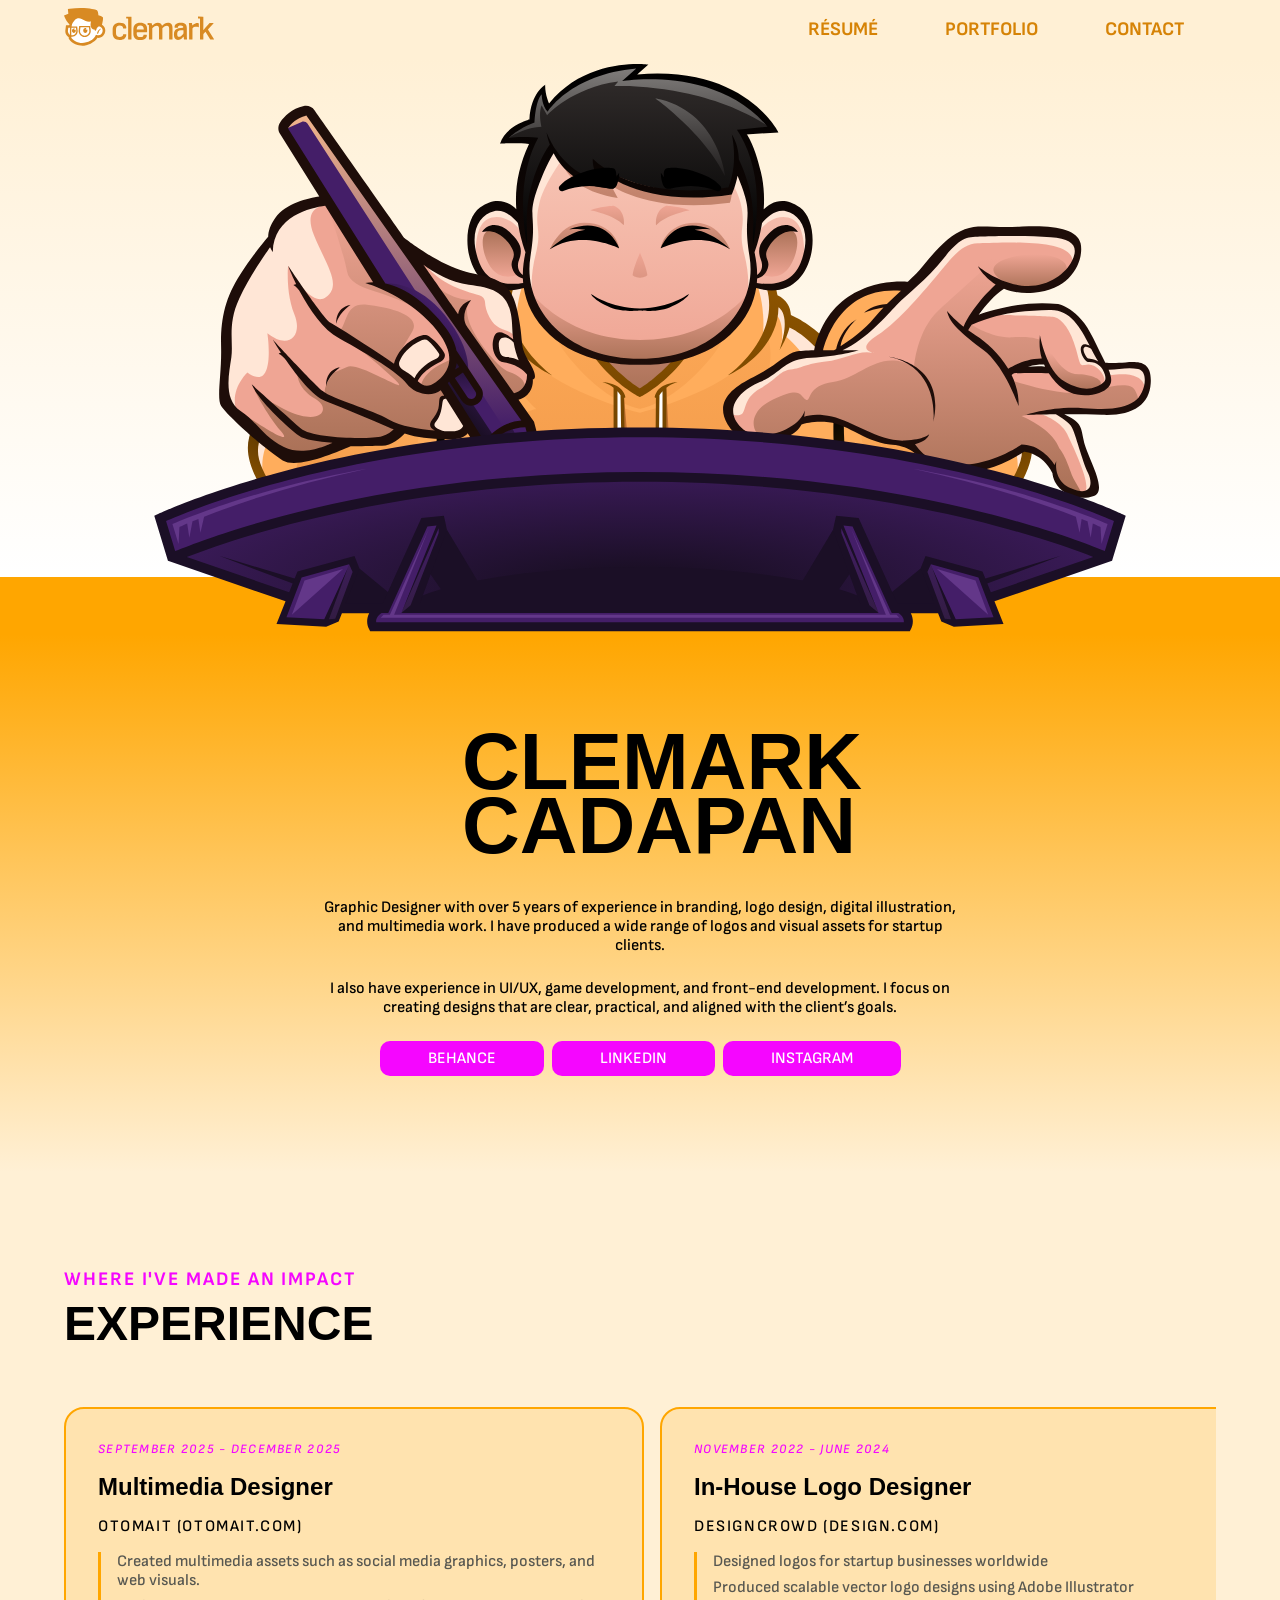
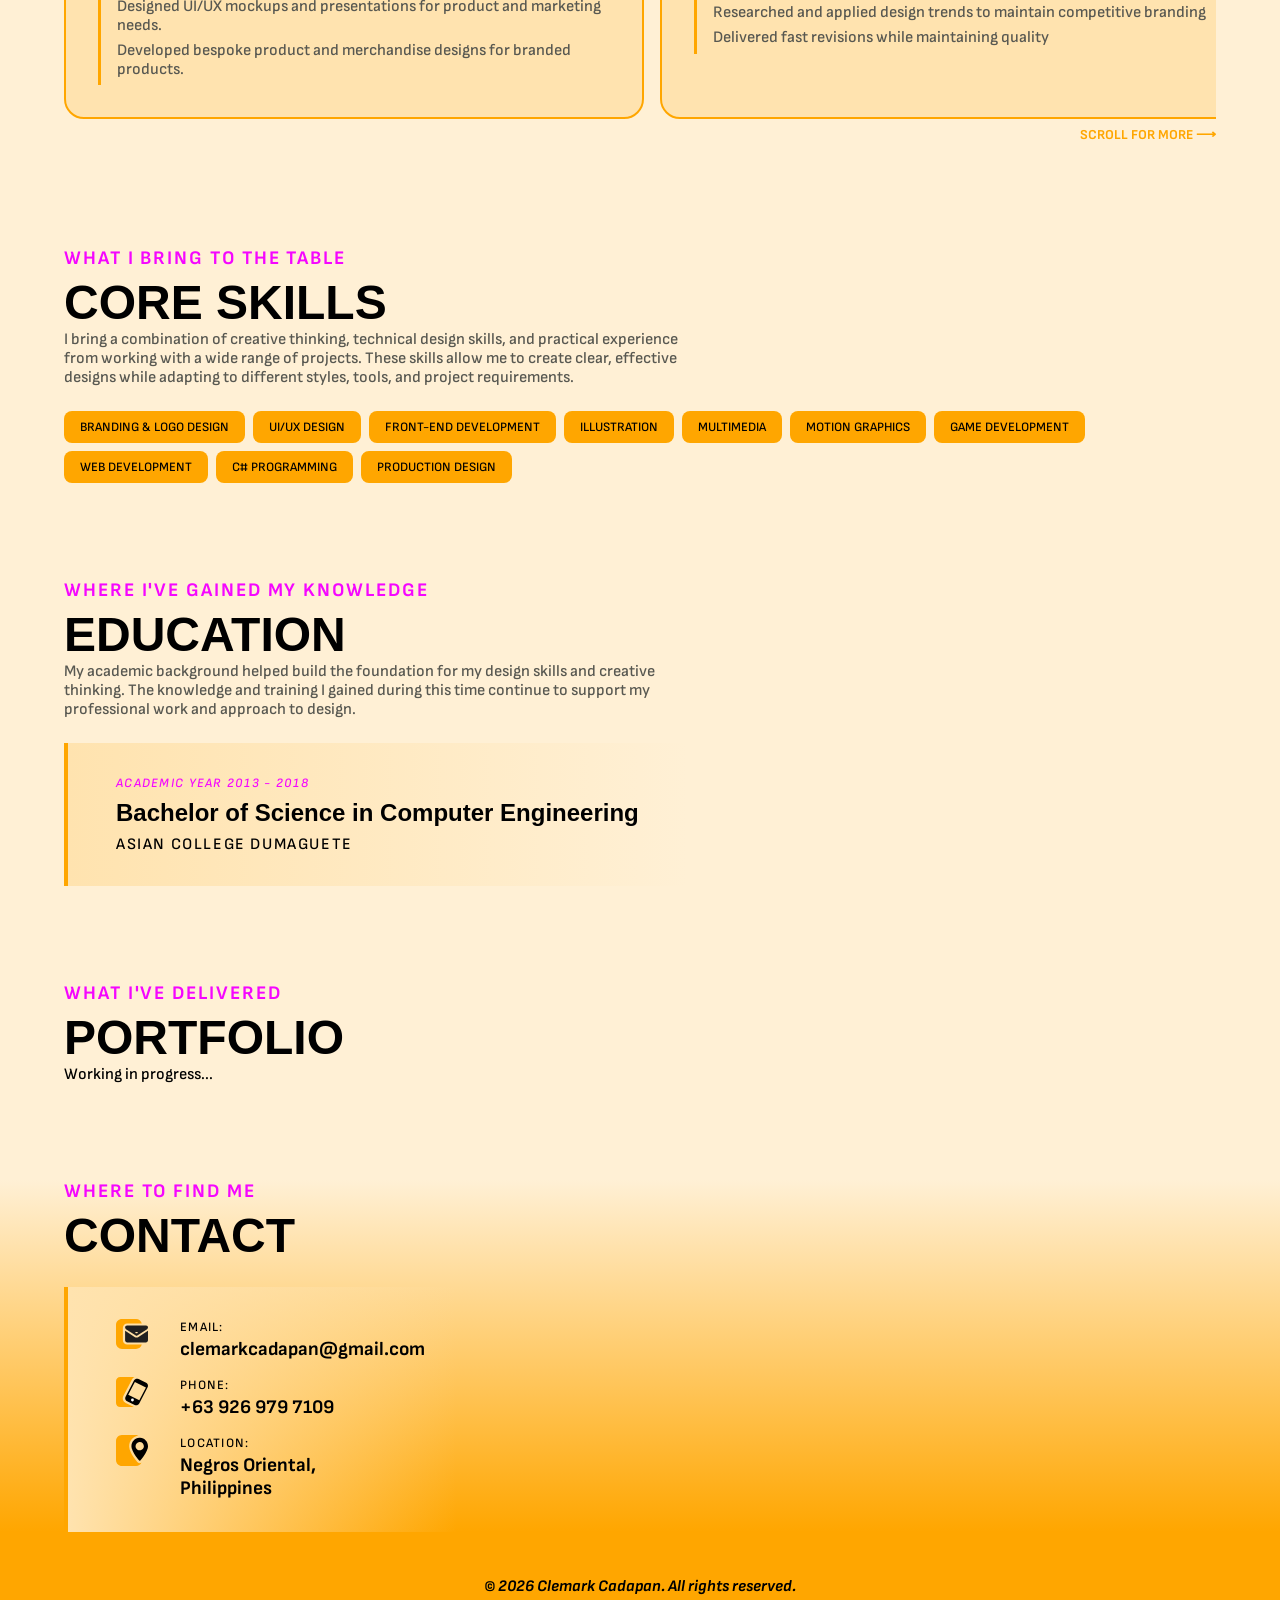
==== commit de965ebc: "Wrapping fixed for mobile and with added favicon" ====
--- a/index.html
+++ b/index.html
@@ -5,6 +5,7 @@
     <meta name="viewport" content="width=device-width, initial-scale=1.0" />
 
     <title>Clemark Cadapan | Portfolio</title>
+    <link rel="icon" type="image/x-icon" href="images/favicon.ico" />
     <meta
       name="description"
       content="Portfolio of Clemark Cadapan, Graphic Designer specializing in branding, logo design, digital illustration, and multimedia work."
@@ -338,7 +339,5 @@
     <footer>
       <p>© 2026 Clemark Cadapan. All rights reserved.</p>
     </footer>
-
-    
   </body>
 </html>
--- a/styles.css
+++ b/styles.css
@@ -97,6 +97,8 @@
   align-items: center;
   padding-block: 5dvh;
   background-color: var(--yellow);
+  font-style: italic;
+  font-weight: var(--text-bold);
 }
 .parallax {
   display: grid;
@@ -406,13 +408,16 @@
 }
 
 .contact-info {
-  width: clamp(16rem, 60dvw, 32rem);
-  display: flex;
-  flex-direction: column;
-
-  border-radius: 20px;
-  background-color: var(--card-background);
-  padding: 2rem 3rem;
+  display: flex;
+  flex-direction: column;
+
+  border-left: 4px solid var(--yellow);
+  background-image: linear-gradient(
+    to right,
+    var(--card-background),
+    transparent
+  );
+  padding: 2rem clamp(1rem, 5dvw, 3rem);
 }
 
 .contact-address {
@@ -420,15 +425,25 @@
   display: flex;
   flex-direction: column;
   gap: 1rem;
+  width: min(90%, 75rem);
 }
 
 .contact-address li {
-  display: flex;
-  gap: 2rem;
+  display: grid;
+  grid-auto-flow: row;
+  justify-content: start;
+  gap: 1rem;
+}
+
+@media (min-width: 350px) {
+  .contact-address li {
+    grid-auto-flow: column;
+    gap: clamp(1rem, 20%, 2rem);
+  }
 }
 
 .contact-address li img {
-  height: 3rem;
+  width: 2rem;
 }
 
 .contact-label {
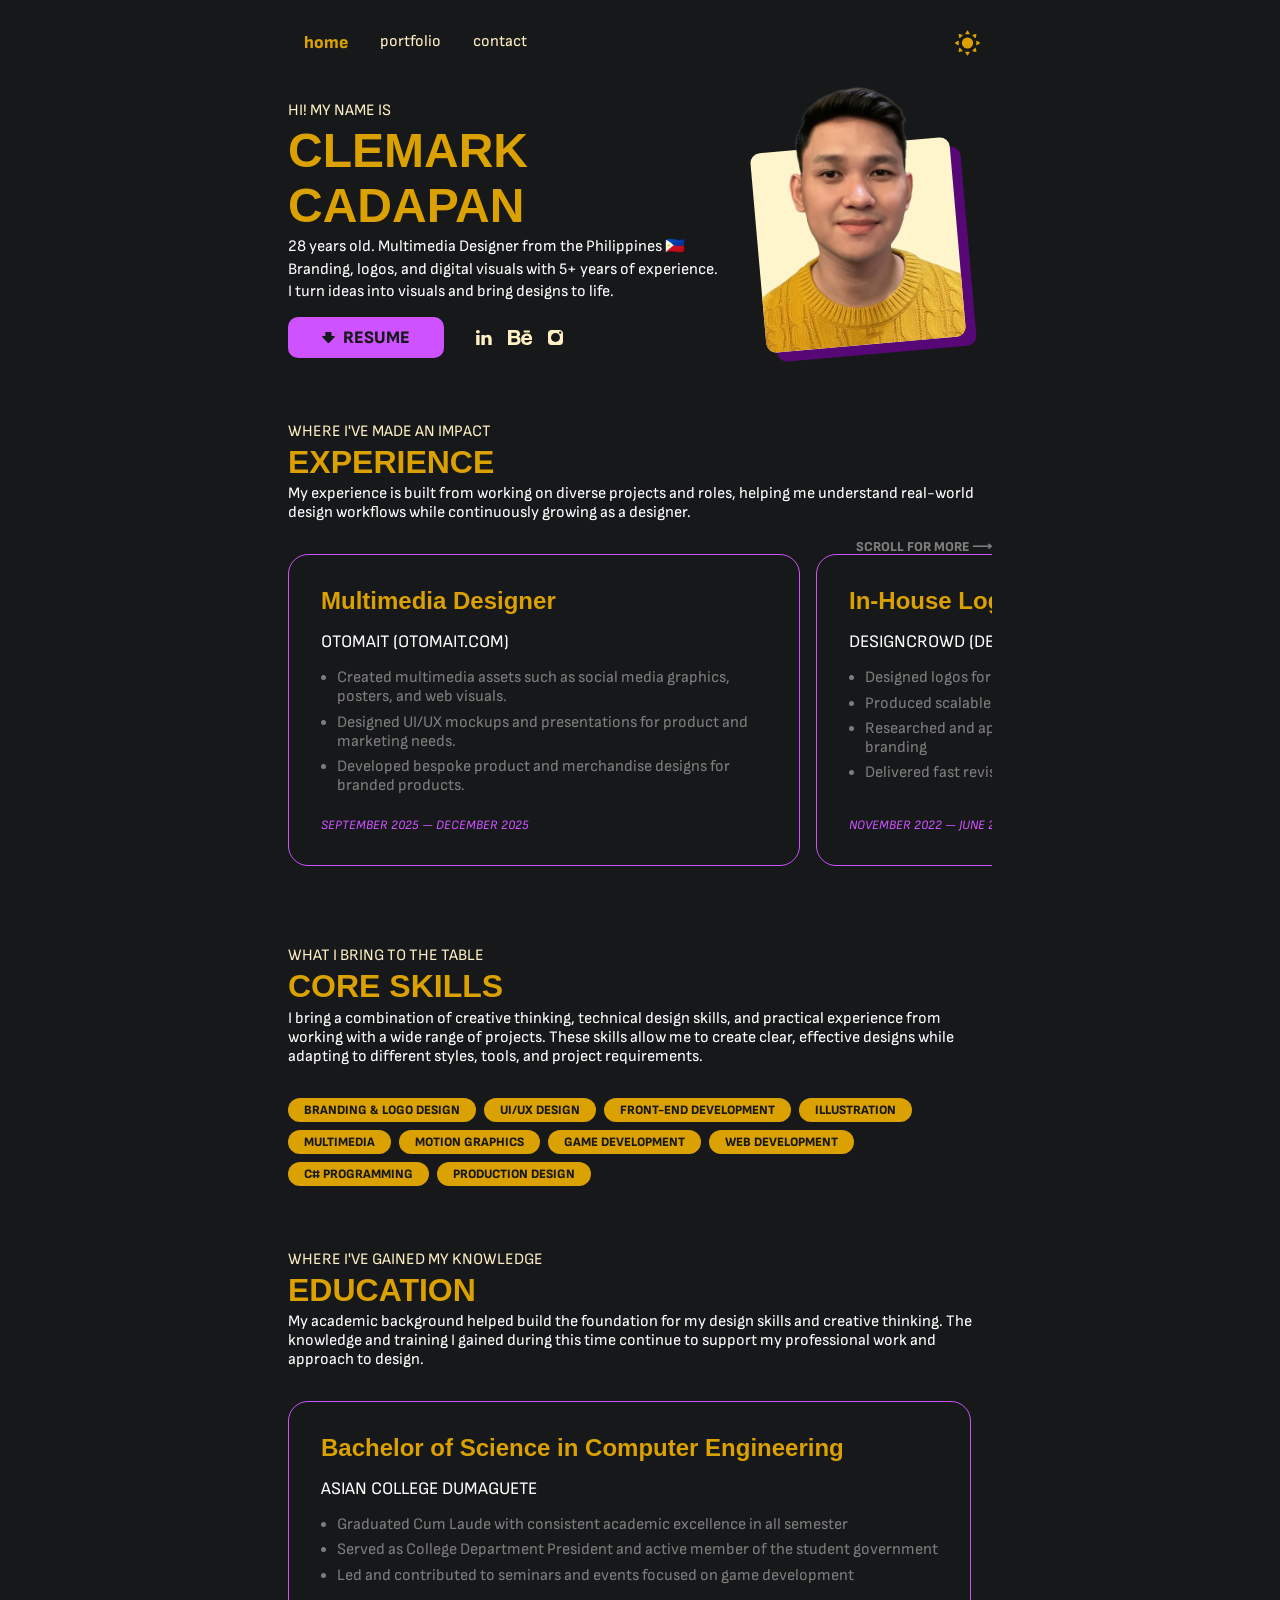
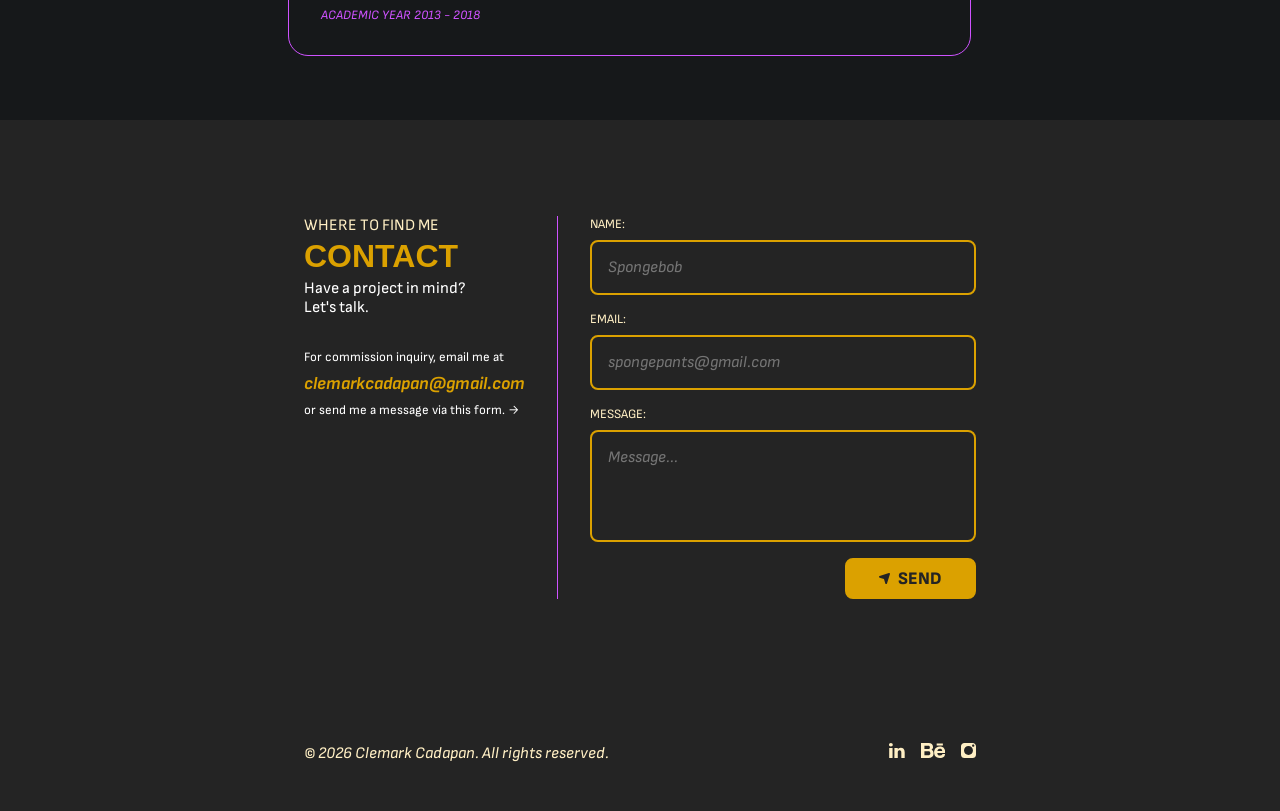
==== commit 7b5f086e: "First full website portfolio" ====
--- a/index.html
+++ b/index.html
@@ -1,343 +1,449 @@
-<!doctype html>
-<html lang="en">
-  <head>
-    <meta charset="UTF-8" />
-    <meta name="viewport" content="width=device-width, initial-scale=1.0" />
-
-    <title>Clemark Cadapan | Portfolio</title>
-    <link rel="icon" type="image/x-icon" href="images/favicon.ico" />
-    <meta
-      name="description"
-      content="Portfolio of Clemark Cadapan, Graphic Designer specializing in branding, logo design, digital illustration, and multimedia work."
-    />
-    <meta
-      name="keywords"
-      content="Clemark Cadapan, Graphic Designer, Logo Designer, Branding, Portfolio, UI UX Designer"
-    />
-    <meta name="author" content="Clemark Cadapan" />
-
-    <!-- INFO: IMPORTING FONTS FROM GOOGLE FONT -->
-    <link rel="preconnect" href="https://fonts.googleapis.com" />
-    <link rel="preconnect" href="https://fonts.gstatic.com" crossorigin />
-    <link
-      href="https://fonts.googleapis.com/css2?family=Sofia+Sans:ital,wght@0,1..1000;1,1..1000&family=Syncopate:wght@700&display=swap"
-      rel="stylesheet"
-    />
-
-    <!-- INFO: LINKING CSS -->
-    <link rel="stylesheet" href="styles.css" />
-  </head>
-
-  <body>
-    <!-- INFO: LOGO -->
-    <header class="navbar">
-      <nav>
-        <a href="#" class="logo">
-          <svg
-            id="Layer_2"
-            width="150"
-            data-name="Layer 2"
-            xmlns="http://www.w3.org/2000/svg"
-            viewBox="0 0 1253.09 314.65"
-          >
-            <defs>
-              <style>
-                .cls-1 {
-                  fill: #fff;
-                }
-
-                .cls-2 {
-                  fill: #d88a23;
-                }
-              </style>
-            </defs>
-            <g id="Layer_3" data-name="Layer 3">
-              <g id="Logo">
-                <path
-                  class="cls-2"
-                  d="M868.12,122.91c-9.15,0-17.55,2.1-25.2,6.3-7.66,4.2-15.59,10.6-23.8,19.18-2.43-8.4-6.54-14.74-12.32-19.04-5.79-4.29-13.44-6.44-22.96-6.44-8.96,0-17.13,2.01-24.5,6.02-7.38,4.02-15.08,10.04-23.1,18.06-.19-3.36-.56-6.62-1.12-9.8-.56-3.17-1.03-6.06-1.4-8.68-.14-1.1-.74-1.8-1.79-2.08l-30.79-.35c-1.53,0-2.77,1.24-2.77,2.77v10.46c0,1.53,1.24,2.77,2.77,2.77h5.12c1.58,0,2.88,1.24,2.96,2.81h0c.28,5.51.42,10.88.42,16.1v99.4c0,1.7,1.38,3.08,3.08,3.08h21.84c1.7,0,3.08-1.38,3.08-3.08v-88.84c0-1.76.73-3.44,2.01-4.65,6.66-6.3,12.66-11.03,18.01-14.17,5.88-3.45,11.71-5.18,17.5-5.18,6.53,0,11.29,2.06,14.28,6.16,2.98,4.11,4.48,10.36,4.48,18.76v87.92c0,1.7,1.38,3.08,3.08,3.08h22.12c1.86,0,2.8-1.02,2.8-3.08v-88.8c0-1.78.75-3.49,2.06-4.7,6.81-6.3,12.89-11.02,18.24-14.16,5.88-3.45,11.62-5.18,17.22-5.18,6.53,0,11.34,2.06,14.42,6.16,3.08,4.11,4.62,10.36,4.62,18.76v87.92c0,1.7,1.38,3.08,3.08,3.08h21.84c1.7,0,3.08-1.38,3.08-3.08v-91.28c0-15.3-3.22-26.83-9.66-34.58-6.44-7.74-16.01-11.62-28.7-11.62ZM1025.08,263.47h-19.32c-1.12,0-1.91-.37-2.38-1.12-.47-.74-.89-1.68-1.26-2.8-.19-1.68-.61-4.85-1.26-9.52-.4-2.87-.71-5.63-.94-8.28-.12-1.54-2.04-2.14-3.05-.98-3.68,4.21-7.2,7.89-10.57,11.02-5.51,5.13-11.01,8.92-16.52,11.36-5.51,2.45-11.34,3.68-17.5,3.68-11.02,0-19.42-3.96-25.2-11.86-5.79-7.91-8.68-19.33-8.68-34.26,0-11.58,1.86-21.05,5.6-28.41,3.73-7.35,9.84-13.03,18.34-17.04,8.49-4.01,19.83-6.69,34.02-8.02l14.62-1.49c4.09-.41,6.78-4.55,5.4-8.42-.84-2.33-1.95-4.24-3.36-5.72-3.45-3.64-9.48-5.46-18.06-5.46-15.68,0-23.43,5.51-23.24,16.52,0,2.05-.93,3.08-2.8,3.08h-21.56c-2.06,0-3.18-1.68-3.36-5.04-.94-11.57,3.26-20.77,12.6-27.58,9.33-6.81,22.4-10.22,39.2-10.22s29.87,3.87,38.08,11.62,12.32,19.55,12.32,35.42v59.08c0,6.35.19,12.14.56,17.36.37,5.23.84,9.8,1.4,13.72.37,2.24-.65,3.36-3.08,3.36ZM998.2,188.17c0-1.84-1.59-3.27-3.41-3.07l-17.59,1.86c-11.76,1.12-19.93,3.68-24.5,7.69-4.58,4.01-6.86,13.69-6.86,23.05,0,7.14,1.21,14.48,3.64,18.04,2.42,3.57,6.16,5.35,11.2,5.35,5.78,0,11.85-2.34,18.2-7.02,4.12-3.04,9.03-7.72,14.73-14.05,2.95-3.27,4.59-7.52,4.59-11.93v-19.92ZM1101.71,127.41c-5.57,1.77-11.19,4.42-16.85,7.97-4.66,2.92-9.01,6.37-13.07,10.35-.09-1.54-.2-3.17-.35-4.9-.37-4.48-.93-8.4-1.68-11.76-.19-1.87-1.31-2.8-3.36-2.8h-19.88c-2.43,0-3.46,1.12-3.08,3.36.74,5.04,1.26,10.03,1.54,14.98.28,4.95.42,10.13.42,15.54v100.24c0,1.7,1.38,3.08,3.08,3.08h21.84c1.7,0,3.08-1.38,3.08-3.08v-87.48c0-3.26,1.58-6.32,4.25-8.21l1.37-.97c.48-.34.98-.67,1.5-.96,4.43-2.53,8.89-4.39,13.36-5.56,4.74-1.23,9.31-1.5,13.74-.8,1.84.29,3.58.66,5.21,1.1.72.2,4.62,1.42,8.33,2.59,2.58.82,5.21-1.11,5.21-3.82v-24.79c0-1.79-1.18-3.36-2.9-3.85-2.75-.79-5.89-1.69-6.77-1.83-4.42-.7-9.42-.16-14.99,1.6ZM339.62,213.57c-9.46,22.31-29.38,36.16-51.97,36.16h-.01c-2.68,0-5.41-.19-8.17-.58-11.03,19.36-31.02,36.43-57.15,48.64-23.26,10.87-48.83,16.86-72.01,16.86-5.02,0-9.88-.29-14.45-.86-63.94-7.93-89.58-46.67-94.07-54.35l-.04-.07c-1.34-2.18-2.15-4.69-2.31-7.27-.1-.86-.23-2.65-.31-9.73-1.64-.95-3.23-1.97-4.76-3.08-3.4-2.44-6.52-5.26-9.28-8.39-10.77-12.18-15.82-28.4-13.85-44.52l5.16-42.39h26.75c.73-2.82,1.57-5.63,2.51-8.41C20.17,113.91,6.36,79.41,5.74,77.84L0,63.34l36.17-15.07-4-40.94,15.46-1.83C78.66,1.85,109.07,0,138.05,0c82.13,0,127.21,14.5,132.08,16.16l5.37,1.84,2.99,4.79c6.65,10.71,8.43,25.08,8.42,37.44,22.47,4.68,32.3,13.46,34.21,15.36l4.81,4.76-.13,6.8c-.3,18.56-5.05,38.64-9.11,52.53,13.05,6.96,22.29,18.55,26.15,32.89,3.55,13.17,2.4,27.73-3.22,41ZM1252.4,259.83l-48.57-77.71c-1.08-1.73-.86-3.97.54-5.45l44.11-46.77c.93-.93,1.21-1.77.84-2.52-.38-.74-1.22-1.12-2.52-1.12h-28.84c-1.5,0-2.62.56-3.36,1.68l-30.24,33.32c-3.55,3.74-7,7.56-10.36,11.48s-6.63,7.84-9.8,11.76h-.56c.18-6.53.32-13.02.42-19.46.09-6.44.14-12.83.14-19.18v-70.56c0-1.7-1.38-3.08-3.08-3.08l-38.98-.16c-1.53,0-2.77,1.24-2.77,2.77v10.46c0,1.53,1.24,2.77,2.77,2.77h11.09c1.64,0,2.96,1.33,2.96,2.96v169.36c0,1.7,1.38,3.08,3.08,3.08h21.84c1.7,0,3.08-1.38,3.08-3.08v-36.65c0-3.79,1.48-7.44,4.12-10.16l13.8-14.24,38.64,62.16c.93,1.31,2.14,1.96,3.64,1.96h26.04c1.12,0,1.91-.37,2.38-1.12.46-.74.32-1.58-.42-2.52ZM694.36,176.67v21.84c0,2.06-.93,3.08-2.8,3.08h-79.84c-2.45,0-4.44,1.99-4.44,4.44v4.52c0,11.39,2.42,19.7,7.28,24.92,4.85,5.23,12.69,7.84,23.52,7.84,8.21,0,14.56-1.3,19.04-3.92,4.48-2.61,6.72-6.62,6.72-12.04,0-2.05,1.12-3.08,3.36-3.08h21.56c1.68,0,2.71.94,3.08,2.8.75,12.51-3.73,22.26-13.44,29.26-9.71,7-23.43,10.5-41.16,10.5-19.04,0-33.46-4.29-43.26-12.88-9.8-8.58-14.7-21.37-14.7-38.36v-37.24c0-18.11,4.85-31.87,14.56-41.3,9.7-9.43,24.08-14.14,43.12-14.14s33.13,4.57,42.84,13.72c9.71,9.15,14.56,22.49,14.56,40.04ZM666.6,177.54c-.34-10.08-2.76-18.44-7.24-23.27-4.85-5.23-12.23-7.84-22.12-7.84s-17.6,2.71-22.54,8.12c-4.56,4.99-7.01,13.25-7.37,22.98-.05,1.39,1.06,2.54,2.44,2.54h54.39c1.38,0,2.49-1.15,2.44-2.53ZM442.04,155.39c5.22-5.41,13.16-8.12,23.8-8.12,8.4,0,15.07,1.73,20.02,5.18,4.94,3.46,7.42,8.36,7.42,14.7,0,2.99.93,4.48,2.8,4.48h21.56c1.86,0,2.89-2.05,3.08-6.16.18-8.4-1.92-15.77-6.3-22.12-4.39-6.34-10.69-11.34-18.9-14.98-8.22-3.64-18.2-5.46-29.96-5.46-19.04,0-33.7,4.76-43.96,14.28-10.27,9.52-15.4,23.24-15.4,41.16v33.32c0,17.74,5.04,31.36,15.12,40.88,10.08,9.52,24.73,14.28,43.96,14.28,18.1,0,31.87-4.1,41.3-12.32,9.42-8.21,14.04-19.32,13.86-33.32-.19-1.86-1.22-2.8-3.08-2.8h-21.56c-1.87,0-2.8,1.5-2.8,4.48,0,5.6-2.43,10.27-7.28,14-4.86,3.74-11.58,5.6-20.16,5.6-10.46,0-18.3-2.75-23.52-8.26-5.23-5.5-7.84-13.95-7.84-25.34v-28c0-11.57,2.61-20.06,7.84-25.48ZM560.64,72.23l-38.5-.16c-1.53,0-2.77,1.24-2.77,2.77v10.46c0,1.53,1.24,2.77,2.77,2.77h10.62c1.64,0,2.96,1.33,2.96,2.96v169.36c0,1.7,1.38,3.08,3.08,3.08h21.84c1.7,0,3.08-1.38,3.08-3.08V75.31c0-2.05-1.03-3.08-3.08-3.08Z"
-                />
-                <path
-                  class="cls-1"
-                  d="M211.36,187.21l-3.17-25.97h-70.98l-3.18,25.97c-1.35,11.06,2.12,22.2,9.51,30.54,7.39,8.34,18.02,13.12,29.16,13.12s21.76-4.78,29.16-13.12c7.38-8.34,10.85-19.48,9.5-30.54ZM177.9,208.34c-9.6,0-17.38-9.12-17.38-20.38s7.78-20.38,17.38-20.38c3.4,0,6.57,1.14,9.24,3.11l-7.78,11.05,14.47-1.97c.93,2.5,1.46,5.27,1.46,8.19,0,11.26-7.79,20.38-17.39,20.38ZM211.36,187.21l-3.17-25.97h-70.98l-3.18,25.97c-1.35,11.06,2.12,22.2,9.51,30.54,7.39,8.34,18.02,13.12,29.16,13.12s21.76-4.78,29.16-13.12c7.38-8.34,10.85-19.48,9.5-30.54ZM177.9,208.34c-9.6,0-17.38-9.12-17.38-20.38s7.78-20.38,17.38-20.38c3.4,0,6.57,1.14,9.24,3.11l-7.78,11.05,14.47-1.97c.93,2.5,1.46,5.27,1.46,8.19,0,11.26-7.79,20.38-17.39,20.38ZM35.69,165.77l-2.83,23.24c-1.22,9.95,1.89,19.96,8.54,27.46,2.25,2.54,4.83,4.69,7.65,6.46,0-12.59.09-29.17.36-50.71.02-2.16.12-4.32.28-6.45h-14ZM102.37,189.01l-2.83-23.24h-38.06c-.17,2.18-.27,4.38-.3,6.59-.3,24.22-.38,42.2-.35,55.23,2.22.45,4.49.68,6.79.68,10.02,0,19.57-4.3,26.21-11.8,6.65-7.5,9.76-17.51,8.54-27.46ZM87.15,207.46c-1.54.57-3.16.88-4.85.88-4.05,0-7.74-1.77-10.55-4.7-3.25-3.4-5.29-8.35-5.29-13.87,0-10.26,7.09-18.57,15.84-18.57,3.09,0,5.98,1.04,8.41,2.84l-7.09,10.06,13.18-1.79c.85,2.28,1.33,4.81,1.33,7.46,0,8.28-4.62,15.28-10.98,17.69ZM211.36,187.21l-3.17-25.97h-70.98l-3.18,25.97c-1.35,11.06,2.12,22.2,9.51,30.54,7.39,8.34,18.02,13.12,29.16,13.12s21.76-4.78,29.16-13.12c7.38-8.34,10.85-19.48,9.5-30.54ZM177.9,208.34c-9.6,0-17.38-9.12-17.38-20.38s7.78-20.38,17.38-20.38c3.4,0,6.57,1.14,9.24,3.11l-7.78,11.05,14.47-1.97c.93,2.5,1.46,5.27,1.46,8.19,0,11.26-7.79,20.38-17.39,20.38ZM211.36,187.21l-3.17-25.97h-70.98l-3.18,25.97c-1.35,11.06,2.12,22.2,9.51,30.54,7.39,8.34,18.02,13.12,29.16,13.12s21.76-4.78,29.16-13.12c7.38-8.34,10.85-19.48,9.5-30.54ZM177.9,208.34c-9.6,0-17.38-9.12-17.38-20.38s7.78-20.38,17.38-20.38c3.4,0,6.57,1.14,9.24,3.11l-7.78,11.05,14.47-1.97c.93,2.5,1.46,5.27,1.46,8.19,0,11.26-7.79,20.38-17.39,20.38ZM305.07,158.19c-8.2-3.9-15.48-3.89-21.66.03-6.26,3.99-10.97,11.84-12.98,21-1.32,6.03-6.67,10.33-12.84,10.33-.02-2.44.12-4.87.4-7.25-12.69-1.05-22.24-5.94-28.44-14.56-11.27-15.66-7.76-41.49-4.53-54.74-29.94,4.55-49.67-6.16-68.82-16.54-3.32-1.84-6.32-3.45-9.08-4.84-19.1-9.71-43.34-5.75-57.98,9.89-.11.12-.23.24-.34.37-7.03,7.57-12.77,15.55-17.22,23.91-4.13,7.75-6.29,17.57-8.05,26.2-.21,1.03.57,2,1.63,2h44.82l4.09,33.6c1.62,13.29-2.55,26.66-11.42,36.69-8.87,10.02-21.64,15.77-35.03,15.77-2.27,0-4.52-.18-6.74-.5.04,5.01.1,6.6.15,7.56.07,1.32.54,2.59,1.34,3.64,6.4,8.45,28.38,35.5,76.18,41.43,45.26,5.62,112.49-22.6,126.41-63.54l1.95-5.74,5.68,2.12c24.56,9.16,40.65-5.03,46.98-19.95,7-16.51,4.27-37.92-14.5-46.88ZM210.67,225.56c-9.62,10.86-23.46,17.09-37.97,17.09s-28.36-6.23-37.98-17.09c-5.1-5.77-8.76-12.55-10.81-19.8-1.83-6.41-2.39-13.21-1.56-19.97l1.22-10.06,3.21-26.27h91.84l3.17,26.04,1.26,10.29c1.75,14.4-2.76,28.89-12.38,39.77ZM308.34,174.56h0c-13.66,11.77-18.64,23.76-20.38,32.08-1.17,5.58-6.63,9.15-12.2,7.96.7-5.37,1.96-10.12,3.64-14.34.28-.73.59-1.46.91-2.15,6.66-14.83,18.41-22.24,26.94-24.94,1.43-.46,2.77-.78,3.98-.98-1,.79-1.96,1.58-2.89,2.37ZM208.19,161.24h-70.98l-3.18,25.97c-1.35,11.06,2.12,22.2,9.51,30.54,7.39,8.34,18.02,13.12,29.16,13.12s21.76-4.78,29.16-13.12c7.38-8.34,10.85-19.48,9.5-30.54l-3.17-25.97ZM177.9,208.34c-9.6,0-17.38-9.12-17.38-20.38s7.78-20.38,17.38-20.38c3.4,0,6.57,1.14,9.24,3.11l-7.78,11.05,14.47-1.97c.93,2.5,1.46,5.27,1.46,8.19,0,11.26-7.79,20.38-17.39,20.38Z"
-                />
-              </g>
-            </g>
-          </svg>
-        </a>
-
-        <!-- INFO: NAVIGATION -->
-
-        <input type="checkbox" name="" id="sidebar-active" />
-        <label for="sidebar-active" class="overlay"></label>
-        <label for="sidebar-active" class="close-sidebar-button">
-          <svg
-            xmlns="http://www.w3.org/2000/svg"
-            height="24px"
-            viewBox="0 -960 960 960"
-            width="24px"
-            fill="#d68306"
-          >
-            <path
-              d="M120-240v-80h720v80H120Zm0-200v-80h720v80H120Zm0-200v-80h720v80H120Z"
-            />
-          </svg>
-        </label>
-
-        <ul class="nav_links">
-          <label for="sidebar-active" class="close-sidebar-button">
-            <svg
-              xmlns="http://www.w3.org/2000/svg"
-              height="24px"
-              viewBox="0 -960 960 960"
-              width="24px"
-              fill="#d68306"
-            >
-              <path
-                d="m256-200-56-56 224-224-224-224 56-56 224 224 224-224 56 56-224 224 224 224-56 56-224-224-224 224Z"
-              />
-            </svg>
-          </label>
-          <li><a href="#resume">Résumé</a></li>
-          <li><a href="#portfolio">Portfolio</a></li>
-          <li><a href="#contact">Contact</a></li>
-        </ul>
-      </nav>
-    </header>
-
-    <div class="parallax">
-      <img class="parallax__04" src="images/04_Hoodie.svg" />
-      <img class="parallax__03" src="images/03_Head.svg" />
-      <img class="parallax__02" src="images/02_Hands.svg" />
-      <img class="parallax__01" src="images/01_Tablet.svg" />
-    </div>
-
-    <!-- INFO: MAIN -->
-    <main>
-      <!-- INFO: HERO -->
-      <section class="resume" id="resume">
-        <div class="introduction">
-          <header>
-            <h1>Clemark Cadapan</h1>
-          </header>
-
-          <!-- INFO: ABOUT -->
-          <p class="about">
-            Graphic Designer with over 5 years of experience in branding, logo
-            design, digital illustration, and multimedia work. I have produced a
-            wide range of logos and visual assets for startup clients.
-          </p>
-
-          <p class="about">
-            I also have experience in UI/UX, game development, and front-end
-            development. I focus on creating designs that are clear, practical,
-            and aligned with the client’s goals.
-          </p>
-
-          <!-- INFO: SOCIAL MEDIA -->
-          <ul class="socials">
-            <li><a href="behance.net">BEHANCE</a></li>
-            <li><a href="behance.net">LINKEDIN</a></li>
-            <li><a href="behance.net">INSTAGRAM</a></li>
-          </ul>
-        </div>
-      </section>
-
-      <!-- INFO: EXPERIENCE -->
-      <section>
-        <div class="topics">
-          <header>
-            <p class="eyebrow">Where I've made an impact</p>
-            <h2>Experience</h2>
-          </header>
-          <div class="experience">
-            <div class="experience-card">
-              <p class="date">September 2025 - December 2025</p>
-              <h3>Multimedia Designer</h3>
-              <p class="company">Otomait (Otomait.com)</p>
-              <ul class="task">
-                <li>
-                  Created multimedia assets such as social media graphics,
-                  posters, and web visuals.
-                </li>
-                <li>
-                  Designed UI/UX mockups and presentations for product and
-                  marketing needs.
-                </li>
-                <li>
-                  Developed bespoke product and merchandise designs for branded
-                  products.
-                </li>
-              </ul>
-            </div>
-            <article class="experience-card">
-              <p class="date">November 2022 - June 2024</p>
-              <h3>In-House Logo Designer</h3>
-              <p class="company">DesignCrowd (Design.com)</p>
-              <ul class="task">
-                <li>Designed logos for startup businesses worldwide</li>
-                <li>
-                  Produced scalable vector logo designs using Adobe Illustrator
-                </li>
-                <li>
-                  Researched and applied design trends to maintain competitive
-                  branding
-                </li>
-                <li>Delivered fast revisions while maintaining quality</li>
-              </ul>
-            </article>
-            <article class="experience-card">
-              <p class="date">April 2019 – October 2022</p>
-              <h3>Graphic Artist</h3>
-              <p class="company">APR eCommerce Limited (CrownAndPaw.com)</p>
-              <ul class="task">
-                <li>Created stylized digital artworks from client photos</li>
-                <li>
-                  Collaborated with clients to refine artworks based on feedback
-                </li>
-                <li>
-                  Maintained high production output with attention to detail
-                </li>
-              </ul>
-            </article>
-            <article class="experience-card">
-              <p class="date">August 2019 – October 2019</p>
-              <h3>Software Engineer</h3>
-              <p class="company">Miller Development Solutions</p>
-              <ul class="task">
-                <li>Developed OOP-based solutions for business requirements</li>
-                <li>Maintained clean and maintainable code</li>
-              </ul>
-            </article>
-          </div>
-        </div>
-      </section>
-
-      <!-- INFO: SKILLS -->
-      <section>
-        <div class="topics">
-          <header>
-            <p class="eyebrow">What I bring to the table</p>
-            <h2>Core Skills</h2>
-
-            <p class="details">
-              I bring a combination of creative thinking, technical design
-              skills, and practical experience from working with a wide range of
-              projects. These skills allow me to create clear, effective designs
-              while adapting to different styles, tools, and project
-              requirements.
-            </p>
-          </header>
-          <ul class="skills-list">
-            <li>Branding & Logo Design</li>
-            <li>UI/UX Design</li>
-            <li>Front-end Development</li>
-            <li>Illustration</li>
-            <li>Multimedia</li>
-            <li>Motion Graphics</li>
-            <li>Game Development</li>
-            <li>Web Development</li>
-            <li>C# Programming</li>
-            <li>Production Design</li>
-          </ul>
-        </div>
-      </section>
-      <section>
-        <div class="topics">
-          <header>
-            <p class="eyebrow">Where I've gained my knowledge</p>
-            <h2>Education</h2>
-            <p class="details">
-              My academic background helped build the foundation for my design
-              skills and creative thinking. The knowledge and training I gained
-              during this time continue to support my professional work and
-              approach to design.
-            </p>
-          </header>
-          <div class="education-card">
-            <p class="date">Academic Year 2013 - 2018</p>
-            <h3>Bachelor of Science in Computer Engineering</h3>
-            <p class="company">Asian College Dumaguete</p>
-          </div>
-        </div>
-      </section>
-
-      <!-- INFO: PORTFOLIO -->
-      <section class="portfolio" id="portfolio">
-        <div class="topics">
-          <div>
-            <header>
-              <p class="eyebrow">What I've delivered</p>
-              <h2>Portfolio</h2>
-            </header>
-            <div class="topics">
-              <article>
-                <p>Working in progress...</p>
-              </article>
-            </div>
-          </div>
-        </div>
-      </section>
-
-      <!-- INFO: CONTACT -->
-      <section class="contact" id="contact">
-        <div class="topics">
-          <header>
-            <p class="eyebrow">Where to find me</p>
-            <h2>Contact</h2>
-          </header>
-          <div class="contact-info">
-            <ul class="contact-address">
-              <li>
-                <img src="images/Email.svg" />
-                <p class="contact-label">
-                  <span class="contact-title">Email:</span>
-                  <a
-                    class="contact-details"
-                    href="clemarkcadapan@gmail.com"
-                    target="_blank"
-                    rel="noopener noreferrer"
-                    id="email-details"
-                    >clemarkcadapan@gmail.com</a
-                  >
-                </p>
-              </li>
-              <li>
-                <img src="images/Mobile.svg" />
-                <p class="contact-label">
-                  <span class="contact-title">Phone:</span>
-                  <a
-                    class="contact-details"
-                    href="+639269797109"
-                    target="_blank"
-                    rel="noopener noreferrer"
-                    id="phone-details"
-                    >+63 926 979 7109</a
-                  >
-                </p>
-              </li>
-              <li>
-                <img src="images/Location.svg" />
-                <p class="contact-label">
-                  <span class="contact-title">Location:</span>
-                  <a
-                    class="contact-details"
-                    href="https://maps.app.goo.gl/8y9MTUTj7C4v6njL6"
-                    target="_blank"
-                    rel="noopener noreferrer"
-                    >Negros Oriental, Philippines
-                  </a>
-                </p>
-              </li>
-            </ul>
-          </div>
-        </div>
-      </section>
-    </main>
-
-    <!-- INFO: FOOTER -->
-    <footer>
-      <p>© 2026 Clemark Cadapan. All rights reserved.</p>
-    </footer>
-  </body>
-</html>
+<!doctype html>
+<html lang="en">
+  <head>
+    <meta charset="UTF-8" />
+    <meta name="viewport" content="width=device-width, initial-scale=1.0" />
+    <title>Clemark Cadapan | Portfolio</title>
+    <meta
+      name="description"
+      content="Portfolio of Clemark Cadapan, Graphic Designer specializing in branding, logo design, digital illustration, and multimedia work."
+    />
+    <meta
+      name="keywords"
+      content="Clemark Cadapan, Graphic Designer, Logo Designer, Branding, Portfolio, UI UX Designer"
+    />
+    <meta name="author" content="Clemark Cadapan" />
+
+    <!-- INFO: Linking Google Fonts Synocate and Sofia Sans -->
+    <link rel="preconnect" href="https://fonts.googleapis.com" />
+    <link rel="preconnect" href="https://fonts.gstatic.com" crossorigin />
+    <link
+      href="https://fonts.googleapis.com/css2?family=Sofia+Sans:ital,wght@0,1..1000;1,1..1000&family=Syncopate:wght@700&display=swap"
+      rel="stylesheet"
+    />
+
+    <link rel="stylesheet" href="styles.css" />
+    <script type="text/javascript" src="script.js" defer></script>
+  </head>
+  <body class="">
+    <!-- INFO: Navigation Bar -->
+    <nav>
+      <ul class="nav-links">
+        <li><a href="#" class="active">home</a></li>
+        <li><a href="portfolio.html">portfolio</a></li>
+        <li><a href="#contact">contact</a></li>
+      </ul>
+      <button id="theme-switch">
+        <svg
+          id="themeSwitcher"
+          width="50"
+          height="50"
+          viewBox="0 0 50 50"
+          fill="none"
+          xmlns="http://www.w3.org/2000/svg"
+        >
+          <g id="rays">
+            <path
+              d="M28.4269 42.5175C29.2305 42.5175 29.7187 43.4022 29.2905 44.0822L25.864 49.5231C25.4635 50.159 24.5364 50.159 24.1359 49.5231L20.7094 44.0822C20.2815 43.4022 20.7705 42.5175 21.574 42.5175H28.4269Z"
+            />
+            <path
+              d="M8.47255 35.459C8.65077 34.6756 9.62258 34.3952 10.1908 34.9634L15.0362 39.81C15.6045 40.3783 15.3243 41.3492 14.5406 41.5272L8.27011 42.9513C7.53743 43.1174 6.88222 42.4624 7.04852 41.7297L8.47255 35.459Z"
+            />
+            <path
+              d="M39.8101 34.9634C40.3783 34.3955 41.3491 34.6758 41.5274 35.459L42.9514 41.7297C43.1178 42.4625 42.4627 43.1177 41.7298 42.9513L35.4593 41.5272C34.6761 41.349 34.3959 40.3782 34.9637 39.81L39.8101 34.9634Z"
+            />
+            <path
+              d="M5.91767 20.7099C6.59768 20.2816 7.4833 20.7699 7.48331 21.5735V28.4265C7.48331 29.2301 6.59765 29.7192 5.91767 29.2911L0.476849 25.8646C-0.159017 25.4641 -0.158882 24.537 0.476849 24.1364L5.91767 20.7099Z"
+            />
+            <path
+              d="M42.5176 21.5735C42.5176 20.7699 43.4032 20.2806 44.0832 20.7089L49.523 24.1364C50.159 24.5369 50.159 25.4631 49.523 25.8636L44.0832 29.2911C43.4032 29.7194 42.5176 29.2302 42.5176 28.4265V21.5735Z"
+            />
+            <path
+              d="M7.04852 8.27035C6.88208 7.53754 7.53731 6.88147 8.27011 7.04774L14.5406 8.47179C15.3242 8.64988 15.6044 9.62181 15.0362 10.19L10.1898 15.0366C9.62142 15.6043 8.65049 15.3235 8.47255 14.54L7.04852 8.27035Z"
+            />
+            <path
+              d="M41.7298 7.04874C42.4626 6.88249 43.1178 7.53755 42.9514 8.27035L41.5274 14.54C41.3494 15.3237 40.3774 15.6049 39.8091 15.0366L34.9637 10.19C34.3955 9.6218 34.6757 8.65086 35.4593 8.47279L41.7298 7.04874Z"
+            />
+            <path
+              d="M24.1359 0.47694C24.5364 -0.15898 25.4635 -0.15898 25.864 0.47694L29.2905 5.91687C29.7187 6.59679 29.2303 7.48229 28.4269 7.48253H21.573C20.7695 7.4824 20.2811 6.59684 20.7094 5.91687L24.1359 0.47694Z"
+            />
+          </g>
+          <path
+            id="side"
+            fill-rule="evenodd"
+            clip-rule="evenodd"
+            d="M25 0C38.8071 0 50 11.1929 50 25C50 38.8071 38.8071 50 25 50C11.1929 50 0 38.8071 0 25C0 11.1929 11.1929 0 25 0ZM25 8C15.6112 8 8 15.6112 8 25C8 34.3888 15.6112 42 25 42C34.3888 42 42 34.3888 42 25C42 15.6112 34.3888 8 25 8Z"
+          />
+          <circle id="core" cx="25" cy="25" r="14" />
+        </svg>
+      </button>
+    </nav>
+
+    <main>
+      <!-- INFO: Introduction Section-->
+      <section class="introduction">
+        <div class="image-wrapper">
+          <div class="image">
+            <img
+              src="img/clemark.png"
+              alt="Clemark Cadapan, a 28-year-old graphic designer, smiling at the camera. He is wearing a mustard yellow cable-knit sweater against a plain white background. His expression conveys professionalism and approachability."
+            />
+          </div>
+        </div>
+
+        <div class="information">
+          <header>
+            <p class="eyebrow">Hi! My name is</p>
+            <h1>Clemark Cadapan</h1>
+            <p>28 years old. Multimedia Designer from the Philippines 🇵🇭</p>
+            <p>
+              Branding, logos, and digital visuals with 5+ years of experience.
+            </p>
+            <p>I turn ideas into visuals and bring designs to life.</p>
+          </header>
+          <div class="cta-links">
+            <a href="#" class="resume">
+              <svg
+                id="Layer_2"
+                data-name="Layer 2"
+                xmlns="http://www.w3.org/2000/svg"
+                viewBox="0 0 420.49 359.18"
+              >
+                <g id="Layer_2-2" data-name="Layer 2">
+                  <g id="Layer_1-2" data-name="Layer 1-2">
+                    <path
+                      id="Download"
+                      d="M403.11,130.62h-92.9V17.33c0-9.57-7.76-17.33-17.33-17.33H127.55c-9.57,0-17.33,7.76-17.33,17.33v113.29H17.36c-15.24,0-23.06,18.26-12.54,29.29l179.48,188.17c14.11,14.79,37.72,14.8,51.84,0l179.52-188.17c10.52-11.03,2.71-29.3-12.54-29.3h0Z"
+                    />
+                  </g>
+                </g>
+              </svg>
+              Resume
+            </a>
+            <div class="connect-links">
+              <a href="">
+                <svg
+                  id="Layer_2"
+                  data-name="Layer 2"
+                  xmlns="http://www.w3.org/2000/svg"
+                  viewBox="0 0 442.99 423.43"
+                >
+                  <g id="Layer_1-2" data-name="Layer 1">
+                    <path
+                      id="Linkedin"
+                      d="M100.56,423.43V137.73H5.61v285.7h94.95ZM53.1,98.74c33.1,0,53.72-21.96,53.72-49.37C106.19,21.34,86.2,0,53.72,0,21.23,0,0,21.34,0,49.36s20.61,49.37,52.47,49.37h.63ZM153.12,423.43s1.25-258.89,0-285.7h94.97v41.43h-.63c12.49-19.5,34.98-48.14,86.2-48.14,62.49,0,109.33,40.83,109.33,128.59v163.82h-94.95v-152.84c0-38.4-13.74-64.61-48.11-64.61-26.23,0-41.86,17.67-48.72,34.75-2.51,6.08-3.12,14.62-3.12,23.16v159.55h-94.97Z"
+                    />
+                  </g>
+                </svg>
+              </a>
+              <a href="">
+                <svg
+                  id="Layer_2"
+                  data-name="Layer 2"
+                  xmlns="http://www.w3.org/2000/svg"
+                  viewBox="0 0 656.92 407.91"
+                >
+                  <g id="Layer_1-2" data-name="Layer 1">
+                    <path
+                      id="Behance"
+                      d="M594.45,66.04h-168.08V15.87h168.08v50.17ZM655.81,272.38h-211.1c0,75.68,71.7,70.88,71.7,70.88,67.71,0,65.32-43.8,65.32-43.8h71.69c0,116.3-139.4,108.33-139.4,108.33-167.29,0-156.54-155.73-156.54-155.73,0,0-.14-156.54,156.54-156.54,164.89,0,141.79,176.85,141.79,176.85ZM515.61,155.2c-62.94,0-71.69,62.79-71.69,62.79h133.83s.79-62.79-62.14-62.79ZM341.42,287.16c0,124.34-129.42,120.25-129.42,120.25H0V0h212c64.43,0,115.29,35.58,115.29,108.48s-62.17,77.51-62.17,77.51c81.94,0,76.3,101.16,76.3,101.16ZM93.41,163.33h111.24c19.22,0,36.17-6.15,36.17-48.53s-28.82-42.39-28.82-42.39h-118.59v90.92ZM254.95,282.07c0-56.51-42.95-55.95-42.95-55.95h-118.59v108.87h112.6c16.86-.36,48.94-5.27,48.94-52.92Z"
+                    />
+                  </g>
+                </svg>
+              </a>
+              <a href="">
+                <svg
+                  id="Layer_2"
+                  data-name="Layer 2"
+                  xmlns="http://www.w3.org/2000/svg"
+                  viewBox="0 0 467 467.01"
+                >
+                  <defs>
+                    <style>
+                      .cls-1 {
+                        fill-rule: evenodd;
+                      }
+                    </style>
+                  </defs>
+                  <g id="Layer_1-2" data-name="Layer 1">
+                    <path
+                      id="Instagram"
+                      class="cls-1"
+                      d="M362.22,0H104.78C46.91,0,0,46.92,0,104.79v257.43c0,57.87,46.91,104.79,104.78,104.79h257.44c57.87,0,104.78-46.92,104.78-104.79V104.79c0-57.87-46.91-104.79-104.78-104.79ZM233.5,372.81c-76.93,0-139.3-62.37-139.3-139.3s62.37-139.3,139.3-139.3,139.3,62.36,139.3,139.3-62.37,139.3-139.3,139.3ZM415.34,92.31c0,12.6-10.21,22.81-22.81,22.81h-23.46c-12.6,0-22.81-10.21-22.81-22.81v-23.45c0-12.6,10.21-22.81,22.81-22.81h23.46c12.6,0,22.81,10.21,22.81,22.81v23.45Z"
+                    />
+                  </g>
+                </svg>
+              </a>
+            </div>
+          </div>
+        </div>
+      </section>
+
+      <!-- INFO: Experiences Section -->
+      <section class="experience">
+        <header>
+          <p class="eyebrow">Where I've made an impact</p>
+          <h2>Experience</h2>
+          <p>
+            My experience is built from working on diverse projects and roles,
+            helping me understand real-world design workflows while continuously
+            growing as a designer.
+          </p>
+        </header>
+
+        <div class="experience-list">
+          <div class="experience-card">
+            <h3>Multimedia Designer</h3>
+            <p class="company">Otomait (Otomait.com)</p>
+            <ul class="task">
+              <li>
+                Created multimedia assets such as social media graphics,
+                posters, and web visuals.
+              </li>
+              <li>
+                Designed UI/UX mockups and presentations for product and
+                marketing needs.
+              </li>
+              <li>
+                Developed bespoke product and merchandise designs for branded
+                products.
+              </li>
+            </ul>
+            <p class="date">September 2025 — December 2025</p>
+          </div>
+          <article class="experience-card">
+            <h3>In-House Logo Designer</h3>
+            <p class="company">DesignCrowd (Design.com)</p>
+            <ul class="task">
+              <li>Designed logos for startup businesses worldwide</li>
+              <li>
+                Produced scalable vector logo designs using Adobe Illustrator
+              </li>
+              <li>
+                Researched and applied design trends to maintain competitive
+                branding
+              </li>
+              <li>Delivered fast revisions while maintaining quality</li>
+            </ul>
+            <p class="date">November 2022 — June 2024</p>
+          </article>
+          <article class="experience-card">
+            <h3>Graphic Artist</h3>
+            <p class="company">APR eCommerce Limited (CrownAndPaw.com)</p>
+            <ul class="task">
+              <li>Created stylized digital artworks from client photos</li>
+              <li>
+                Collaborated with clients to refine artworks based on feedback
+              </li>
+              <li>
+                Maintained high production output with attention to detail
+              </li>
+            </ul>
+            <p class="date">April 2019 — October 2022</p>
+          </article>
+          <article class="experience-card">
+            <h3>Software Engineer</h3>
+            <p class="company">Miller Development Solutions</p>
+            <ul class="task">
+              <li>Developed OOP-based solutions for business requirements</li>
+              <li>Maintained clean and maintainable code</li>
+            </ul>
+            <p class="date">August 2019 — October 2019</p>
+          </article>
+        </div>
+      </section>
+
+      <!-- INFO: Skills Section -->
+      <section>
+        <header>
+          <p class="eyebrow">What I bring to the table</p>
+          <h2>Core Skills</h2>
+
+          <p>
+            I bring a combination of creative thinking, technical design skills,
+            and practical experience from working with a wide range of projects.
+            These skills allow me to create clear, effective designs while
+            adapting to different styles, tools, and project requirements.
+          </p>
+        </header>
+        <ul class="skills-list">
+          <li>Branding & Logo Design</li>
+          <li>UI/UX Design</li>
+          <li>Front-end Development</li>
+          <li>Illustration</li>
+          <li>Multimedia</li>
+          <li>Motion Graphics</li>
+          <li>Game Development</li>
+          <li>Web Development</li>
+          <li>C# Programming</li>
+          <li>Production Design</li>
+        </ul>
+      </section>
+
+      <!-- INFO: Education Section -->
+      <section>
+        <header>
+          <p class="eyebrow">Where I've gained my knowledge</p>
+          <h2>Education</h2>
+          <p>
+            My academic background helped build the foundation for my design
+            skills and creative thinking. The knowledge and training I gained
+            during this time continue to support my professional work and
+            approach to design.
+          </p>
+        </header>
+        <div class="education-card">
+          <h3>Bachelor of Science in Computer Engineering</h3>
+          <p class="company">Asian College Dumaguete</p>
+
+          <ul class="task">
+            <li>
+              Graduated Cum Laude with consistent academic excellence in all
+              semester
+            </li>
+            <li>
+              Served as College Department President and active member of the
+              student government
+            </li>
+            <li>
+              Led and contributed to seminars and events focused on game
+              development
+            </li>
+          </ul>
+          <p class="date">Academic Year 2013 - 2018</p>
+        </div>
+      </section>
+    </main>
+    <footer>
+      <!-- INFO: Contact Section -->
+      <section class="contact" id="contact">
+        <div>
+          <header>
+            <p class="eyebrow">Where to find me</p>
+            <h2>Contact</h2>
+            <p>Have a project in mind? Let's talk.</p>
+          </header>
+          <div class="contact-info">
+            <p>For commission inquiry, email me at</p>
+            <a href="mailto:clemarkcadapan@gmail.com" class="contact-email">
+              clemarkcadapan@gmail.com
+            </a>
+            <p>or send me a message via this form. →</p>
+          </div>
+        </div>
+        <form action="">
+          <label for="name" class="form-label">
+            Name:
+            <input
+              type="text"
+              id="name"
+              name="name"
+              placeholder="Spongebob"
+              class="form-input"
+              required
+            />
+          </label>
+          <label for="email" class="form-label">
+            Email:
+            <input
+              type="email"
+              id="email"
+              name="email"
+              placeholder="spongepants@gmail.com"
+              class="form-input"
+              required
+            />
+          </label>
+          <label for="message" class="form-label">
+            Message:
+            <textarea
+              name="message"
+              id="message"
+              cols="10"
+              rows="4"
+              placeholder="Message..."
+              class="form-input"
+              required
+            ></textarea>
+          </label>
+          <button type="submit" class="contact-submit">
+            <svg
+              id="Layer_2"
+              data-name="Layer 2"
+              xmlns="http://www.w3.org/2000/svg"
+              viewBox="0 0 360.68 360.68"
+            >
+              <g id="Layer_2-2" data-name="Layer 2">
+                <path
+                  d="M325.75,1.31L20.09,98.85c-26.9,8.58-26.74,46.7.23,55.06l142.32,44.14,44.14,142.32c8.36,26.97,46.48,27.12,55.06.23L359.37,34.93c6.61-20.7-12.92-40.23-33.62-33.62Z"
+                />
+              </g>
+            </svg>
+            Send
+          </button>
+        </form>
+      </section>
+
+      <section class="footer">
+        <p class="copyright">
+          <span>© 2026 Clemark Cadapan. </span><span>All rights reserved.</span>
+        </p>
+        <div class="connect-links">
+          <a href="">
+            <svg
+              id="Layer_2"
+              data-name="Layer 2"
+              xmlns="http://www.w3.org/2000/svg"
+              viewBox="0 0 442.99 423.43"
+            >
+              <g id="Layer_1-2" data-name="Layer 1">
+                <path
+                  id="Linkedin"
+                  d="M100.56,423.43V137.73H5.61v285.7h94.95ZM53.1,98.74c33.1,0,53.72-21.96,53.72-49.37C106.19,21.34,86.2,0,53.72,0,21.23,0,0,21.34,0,49.36s20.61,49.37,52.47,49.37h.63ZM153.12,423.43s1.25-258.89,0-285.7h94.97v41.43h-.63c12.49-19.5,34.98-48.14,86.2-48.14,62.49,0,109.33,40.83,109.33,128.59v163.82h-94.95v-152.84c0-38.4-13.74-64.61-48.11-64.61-26.23,0-41.86,17.67-48.72,34.75-2.51,6.08-3.12,14.62-3.12,23.16v159.55h-94.97Z"
+                />
+              </g>
+            </svg>
+          </a>
+          <a href="">
+            <svg
+              id="Layer_2"
+              data-name="Layer 2"
+              xmlns="http://www.w3.org/2000/svg"
+              viewBox="0 0 656.92 407.91"
+            >
+              <g id="Layer_1-2" data-name="Layer 1">
+                <path
+                  id="Behance"
+                  d="M594.45,66.04h-168.08V15.87h168.08v50.17ZM655.81,272.38h-211.1c0,75.68,71.7,70.88,71.7,70.88,67.71,0,65.32-43.8,65.32-43.8h71.69c0,116.3-139.4,108.33-139.4,108.33-167.29,0-156.54-155.73-156.54-155.73,0,0-.14-156.54,156.54-156.54,164.89,0,141.79,176.85,141.79,176.85ZM515.61,155.2c-62.94,0-71.69,62.79-71.69,62.79h133.83s.79-62.79-62.14-62.79ZM341.42,287.16c0,124.34-129.42,120.25-129.42,120.25H0V0h212c64.43,0,115.29,35.58,115.29,108.48s-62.17,77.51-62.17,77.51c81.94,0,76.3,101.16,76.3,101.16ZM93.41,163.33h111.24c19.22,0,36.17-6.15,36.17-48.53s-28.82-42.39-28.82-42.39h-118.59v90.92ZM254.95,282.07c0-56.51-42.95-55.95-42.95-55.95h-118.59v108.87h112.6c16.86-.36,48.94-5.27,48.94-52.92Z"
+                />
+              </g>
+            </svg>
+          </a>
+          <a href="">
+            <svg
+              id="Layer_2"
+              data-name="Layer 2"
+              xmlns="http://www.w3.org/2000/svg"
+              viewBox="0 0 467 467.01"
+            >
+              <defs>
+                <style>
+                  .cls-1 {
+                    fill-rule: evenodd;
+                  }
+                </style>
+              </defs>
+              <g id="Layer_1-2" data-name="Layer 1">
+                <path
+                  id="Instagram"
+                  class="cls-1"
+                  d="M362.22,0H104.78C46.91,0,0,46.92,0,104.79v257.43c0,57.87,46.91,104.79,104.78,104.79h257.44c57.87,0,104.78-46.92,104.78-104.79V104.79c0-57.87-46.91-104.79-104.78-104.79ZM233.5,372.81c-76.93,0-139.3-62.37-139.3-139.3s62.37-139.3,139.3-139.3,139.3,62.36,139.3,139.3-62.37,139.3-139.3,139.3ZM415.34,92.31c0,12.6-10.21,22.81-22.81,22.81h-23.46c-12.6,0-22.81-10.21-22.81-22.81v-23.45c0-12.6,10.21-22.81,22.81-22.81h23.46c12.6,0,22.81,10.21,22.81,22.81v23.45Z"
+                />
+              </g>
+            </svg>
+          </a>
+        </div>
+      </section>
+    </footer>
+  </body>
+</html>
--- a/styles.css
+++ b/styles.css
@@ -1,482 +1,669 @@
-* {
-  margin: 0;
-  padding: 0;
-}
-
-:root {
-  /* COLORS */
-  --background: #fff0d5;
-  --card-background: #ffe3af;
-  --yellow: #ffa600;
-  --yellow-dark: #d68306;
-
-  --accent: #f506ff;
-  --text-color: #231d24;
-  --text-color-light: #585851;
-
-  /* FONT WEIGHTS */
-  --text-regular: 500;
-  --text-bold: 700;
-
-  /* LETTER SPACING */
-  --spacing-normal: 1em;
-  --spacing-eyebrow: 0.1em;
-}
-
-html {
-  scroll-behavior: smooth;
-  color-scheme: light;
-}
-
-body {
-  background-color: var(--background);
-  font-family: "Sofia Sans", sans-serif;
-  font-weight: var(--text-regular);
-  font-size: 1rem;
-}
-
-a {
-  text-decoration: none;
-  color: inherit;
-}
-
-nav {
-  display: flex;
-  justify-content: space-between;
-  align-items: center;
-  width: clamp(320px, 90%, 1200px);
-}
-
-h1,
-h2,
-h3 {
-  font-family: "Syncopate", sans-serif;
-  font-weight: 700;
-}
-
-h1 {
-  text-transform: uppercase;
-  font-size: clamp(2rem, 5vw + 1rem, 6rem);
-  max-width: 8ch;
-  text-align: center;
-  line-height: 80%;
-  margin-bottom: 0.2em;
-}
-
-h2 {
-  text-transform: uppercase;
-  font-size: clamp(1.5rem, 5vw + 1rem, 3rem);
-}
-
-h3 {
-  font-size: clamp(1rem, 5vw + 1rem, 1.5rem);
-}
-
-main {
-  z-index: 0;
-  display: flex;
-  flex-direction: column;
-  gap: 6rem;
-}
-
-section {
-  display: flex;
-  flex-direction: column;
-  align-items: center;
-  background-color: var(--background);
-}
-
-section > div {
-  width: clamp(320px, 90%, 1200px);
-}
-
-footer {
-  display: flex;
-  flex-direction: column;
-  justify-content: center;
-  align-items: center;
-  padding-block: 5dvh;
-  background-color: var(--yellow);
-  font-style: italic;
-  font-weight: var(--text-bold);
-}
-.parallax {
-  display: grid;
-  grid-template-areas: "stack";
-  justify-content: center;
-  position: relative;
-  z-index: 2;
-  width: 100%;
-  contain: paint;
-  background-image: linear-gradient(
-    var(--background),
-    white 90%,
-    var(--yellow) 90%
-  );
-}
-
-.parallax > * {
-  contain: full;
-  grid-area: stack;
-  animation: parallax linear;
-  animation-timeline: scroll();
-}
-
-.parallax > img {
-  width: clamp(700px, 80dvw, 1800px);
-}
-
-.parallax__01 {
-  z-index: 4;
-  --parallax-speed: 0.5;
-}
-
-.parallax__02 {
-  z-index: 3;
-  --parallax-speed: 20;
-}
-
-.parallax__03 {
-  z-index: 2;
-  --parallax-speed: 50;
-}
-
-.parallax__04 {
-  z-index: 1;
-  --parallax-speed: 60;
-}
-
-@keyframes parallax {
-  to {
-    transform: translateY(calc(var(--parallax-speed) * 20px));
-  }
-}
-
-.navbar {
-  background-color: var(--background);
-  display: flex;
-  justify-content: center;
-  position: sticky;
-  top: 0;
-
-  padding-block: 0.5rem;
-  z-index: 5;
-}
-
-.links-container {
-  height: 100%;
-  width: 100%;
-  display: flex;
-  flex-direction: row;
-  align-items: center;
-}
-
-.nav_links {
-  list-style: none;
-  display: flex;
-  flex-direction: row;
-  gap: 0.2rem;
-  font-size: 1.2rem;
-  text-transform: uppercase;
-}
-
-.nav_links li {
-  padding: 0.5rem 2rem;
-  transition: 200ms;
-  border-radius: 10px;
-  font-weight: var(--text-bold);
-  color: var(--yellow-dark);
-}
-
-.nav_links li:hover {
-  background-color: var(--yellow);
-  color: var(--text-color);
-}
-
-#sidebar-active {
-  display: none;
-}
-
-.open-sidebar-button,
-.close-sidebar-button {
-  padding: 0 20px;
-  display: none;
-}
-
-@media (max-width: 750px) {
-  .nav_links {
-    flex-direction: column;
-    justify-content: center;
-    align-items: flex-start;
-
-    position: fixed;
-    top: 0;
-    right: -100%;
-    gap: 1em;
-    z-index: 10;
-    width: 200px;
-    padding: 10px 1em 2em 1em;
-
-    background-color: var(--text-color);
-    transition: 0.5s ease-in-out;
-  }
-
-  #sidebar-active:checked ~ .overlay {
-    height: 100%;
-    width: 100%;
-    position: fixed;
-    top: 0;
-    left: 0;
-    z-index: 9;
-  }
-
-  .nav_links li {
-    width: 100%;
-  }
-
-  .open-sidebar-button,
-  .close-sidebar-button {
-    padding: 20px;
-    display: block;
-  }
-
-  #sidebar-active:checked ~ .nav_links {
-    right: 0;
-  }
-}
-
-.resume {
-  background-image: linear-gradient(var(--yellow), var(--background));
-}
-
-.introduction {
-  display: flex;
-  flex-direction: column;
-  padding-block: 6rem;
-  justify-content: center;
-  align-items: center;
-  gap: 1.5rem;
-}
-
-.about {
-  text-align: center;
-  max-width: 72ch;
-}
-
-.socials {
-  list-style: none;
-  display: flex;
-  justify-content: center;
-  align-items: center;
-  flex-wrap: wrap;
-  gap: 0.5rem;
-}
-
-.socials li {
-  background-color: var(--accent);
-  padding: 0.5em 3em;
-  border-radius: 10px;
-  color: white;
-}
-
-.topics {
-  display: flex;
-  flex-direction: column;
-  justify-content: center;
-  align-items: flex-start;
-  gap: 1.5em;
-}
-
-.eyebrow {
-  color: var(--accent);
-  text-transform: uppercase;
-  font-weight: var(--text-bold);
-  letter-spacing: var(--spacing-eyebrow);
-  font-size: 1.2rem;
-  margin-bottom: 0.3rem;
-}
-
-.experience {
-  display: grid;
-  grid-auto-flow: column;
-  width: 100%;
-  gap: 1rem;
-  overflow-x: auto;
-  padding-block: 2rem;
-  justify-content: start;
-  position: relative;
-
-  scrollbar-color: var(--yellow) var(--card-background);
-}
-
-.experience::before {
-  content: "SCROLL FOR MORE \27F6";
-  position: absolute;
-  bottom: 0.5rem;
-  right: 0;
-  color: var(--yellow);
-  font-size: 0.85rem;
-  font-weight: var(--text-bold);
-}
-
-.experience::-webkit-scrollbar {
-  height: 0.75rem;
-}
-
-.experience::-webkit-scrollbar-track {
-  background-color: var(--card-background);
-  border-radius: 100vw;
-}
-
-.experience::-webkit-scrollbar-thumb {
-  background-color: var(--yellow);
-  border-radius: 100vw;
-}
-
-.experience-card {
-  width: clamp(16rem, 60dvw, 32rem);
-  padding: 2rem;
-  border-radius: 20px;
-  background-color: var(--card-background);
-  border: 2px solid var(--yellow);
-  display: flex;
-  flex-direction: column;
-  gap: 1rem;
-}
-
-.date {
-  color: var(--accent);
-  text-transform: uppercase;
-  font-style: italic;
-  font-size: 0.8rem;
-  letter-spacing: var(--spacing-eyebrow);
-}
-
-.company {
-  text-transform: uppercase;
-  letter-spacing: var(--spacing-eyebrow);
-}
-
-.task {
-  list-style: none;
-  padding-left: 1rem;
-  border-left: 3px solid var(--yellow);
-  color: var(--text-color-light);
-}
-
-.task li {
-  margin-bottom: 0.4rem;
-}
-
-.details {
-  max-width: 72ch;
-  color: var(--text-color-light);
-}
-
-.skills-list {
-  text-transform: uppercase;
-  list-style: none;
-  display: flex;
-  flex-wrap: wrap;
-  gap: 0.5rem;
-  width: clamp(320px, 90%, 1200px);
-}
-
-.skills-list li {
-  background-color: var(--yellow);
-  padding: 0.5rem 1rem;
-  border-radius: 0.5rem;
-  font-size: 0.8rem;
-}
-
-.education-card {
-  max-width: 75rem;
-  display: flex;
-  flex-direction: column;
-  gap: 0.5rem;
-  padding: 2rem 3rem;
-  border-left: 4px solid var(--yellow);
-  background-image: linear-gradient(
-    to right,
-    var(--card-background),
-    transparent
-  );
-}
-
-.contact {
-  background-image: linear-gradient(var(--background), var(--yellow));
-}
-
-.contact-info {
-  display: flex;
-  flex-direction: column;
-
-  border-left: 4px solid var(--yellow);
-  background-image: linear-gradient(
-    to right,
-    var(--card-background),
-    transparent
-  );
-  padding: 2rem clamp(1rem, 5dvw, 3rem);
-}
-
-.contact-address {
-  list-style: none;
-  display: flex;
-  flex-direction: column;
-  gap: 1rem;
-  width: min(90%, 75rem);
-}
-
-.contact-address li {
-  display: grid;
-  grid-auto-flow: row;
-  justify-content: start;
-  gap: 1rem;
-}
-
-@media (min-width: 350px) {
-  .contact-address li {
-    grid-auto-flow: column;
-    gap: clamp(1rem, 20%, 2rem);
-  }
-}
-
-.contact-address li img {
-  width: 2rem;
-}
-
-.contact-label {
-  display: flex;
-  flex-direction: column;
-  gap: 0.2rem;
-}
-
-.contact-title {
-  font-size: 0.8rem;
-  text-transform: uppercase;
-  letter-spacing: var(--spacing-eyebrow);
-}
-
-.contact-details {
-  font-size: 1.2rem;
-  font-weight: 700;
-}
-
-#email-details::after {
-  content: "\2713  Email copied";
-  text-transform: uppercase;
-  color: var(--accent);
-  font-size: 0.8rem;
-  padding-left: 1rem;
-  display: none;
-}
-
-#phone-details::after {
-  content: "\2713  Phone Number copied";
-  text-transform: uppercase;
-  color: var(--accent);
-  font-size: 0.8rem;
-  padding-left: 1rem;
-  display: none;
-}
+/* HTML Reset */
+* {
+  margin: 0;
+  padding: 0;
+  box-sizing: border-box;
+}
+
+/* Image Reset */
+img {
+  max-width: 100%;
+  height: auto;
+  display: block;
+}
+
+/* SVG Reset */
+svg {
+  display: block;
+  width: auto;
+}
+
+/* Anchor Links Reset */
+a {
+  color: inherit;
+  text-decoration: none;
+}
+
+/* Button Reset */
+button {
+  background: none;
+  border: none;
+  padding: 0;
+  cursor: pointer;
+  font-family: inherit;
+  font-size: inherit;
+}
+
+/* Smooth Scrolling */
+html {
+  scroll-behavior: smooth;
+}
+
+/* Input and Textarea Reset */
+input,
+textarea {
+  font-family: inherit;
+  font-size: inherit;
+  color: inherit;
+  background: none;
+  border: none;
+  padding: 0;
+}
+
+:root {
+  color-scheme: light dark;
+
+  /* Color Variables for Dark Mode*/
+  ---clr-background: #16181a;
+
+  ---clr-navlinks: #ffefc4;
+  ---clr-navlinks-active: #ce52ff;
+
+  ---clr-headings: #dba100;
+  ---clr-eyebrows: #ffefc4;
+
+  ---clr-text-main: #ffffff;
+  ---clr-text-details: #7d7d7d;
+
+  ---clr-card-accent: #ce52ff;
+  ---clr-card-scroll: #570876;
+
+  ---clr-contact-bg: #242424;
+  ---clr-contact-accent: #dba100;
+  ---clr-footer-text: #ffefc4;
+  ---fntweight-normal: 400;
+}
+
+.lightmode {
+  color-scheme: light;
+
+  /* Color Variables for Light Mode*/
+  ---clr-background: #fef6ff;
+
+  ---clr-navlinks: #16181a;
+  ---clr-navlinks-active: #dba100;
+
+  ---clr-headings: #dba100;
+  ---clr-eyebrows: #393b3d;
+
+  ---clr-text-main: #16181a;
+  ---clr-text-details: #36383a;
+
+  ---clr-card-accent: #7801a7;
+  ---clr-card-scroll: #e093ff;
+
+  ---clr-contact-bg: #fff5cd;
+  ---clr-contact-accent: #dba100;
+  ---clr-footer-text: #16181a;
+
+  ---fntweight-normal: 600;
+  transition: 0.5s ease;
+}
+
+body {
+  background: var(---clr-background);
+  font-family: "Sofia Sans", sans-serif;
+  font-style: normal;
+  font-weight: var(---fntweight-normal);
+  color: var(---clr-text-main);
+}
+
+/* INFO: Navigation Bar */
+nav {
+  margin: 1rem auto;
+  max-width: 44rem;
+  display: flex;
+  flex-direction: row;
+  justify-content: space-between;
+  align-items: center;
+}
+
+.nav-links {
+  display: flex;
+  flex-direction: row;
+  justify-content: space-between;
+  list-style: none;
+}
+
+.active {
+  font-weight: 800;
+  font-size: 1.1rem;
+  color: var(---clr-headings);
+}
+
+.nav-links li {
+  padding: 1rem;
+  color: var(---clr-navlinks);
+  font-weight: 400;
+  position: relative;
+}
+
+.nav-links li::after {
+  content: "";
+  background: var(---clr-card-scroll);
+  position: absolute;
+  width: 0%;
+  height: 0.3rem;
+  bottom: 0;
+  left: 0;
+
+  transition: 0.5s ease;
+}
+
+.nav-links li:hover {
+  color: var(---clr-navlinks-active);
+  font-weight: 700;
+  transition: all 0.5s linear;
+}
+
+.nav-links li:hover::after {
+  content: "";
+  width: 100%;
+  transition: 0.2s ease;
+}
+
+/* INFO: Theme Switcher Animation */
+#theme-switch {
+  display: flex;
+  width: 50px;
+  height: 50px;
+  justify-content: center;
+  align-items: center;
+  /* background: #16181a; */
+  border-radius: 100vw;
+}
+
+#theme-switch:hover {
+  #themeSwitcher {
+    width: 25px;
+    fill: #ce52ff;
+    transition: fill 0.5s ease;
+  }
+}
+
+#themeSwitcher {
+  width: 25px;
+  fill: #dba100;
+}
+
+#rays,
+#side,
+#core {
+  transform-origin: center;
+  transform-box: fill-box;
+  transition: transform 1s ease 0.1s;
+}
+
+#rays {
+  transform: rotate(90deg);
+}
+
+#side {
+  transform: scale(40%);
+}
+
+#core {
+  transform: translateX(0) scale(80%);
+}
+
+.lightmode #themeSwitcher {
+  #theme-switch {
+    justify-content: flex-end;
+  }
+
+  #rays {
+    transform: rotate(0deg);
+  }
+
+  #side {
+    transform: scale(100%);
+  }
+
+  #core {
+    transform: translateX(30%) scale(100%);
+  }
+}
+
+main {
+  display: flex;
+  flex-direction: column;
+  gap: 4rem;
+  padding: 1rem;
+}
+
+main > section {
+  margin: auto;
+  max-width: 44rem;
+  width: 100%;
+}
+
+h1,
+h2,
+h3 {
+  font-family: "Syncopate", sans-serif;
+  color: var(---clr-headings);
+  text-wrap: balance;
+}
+
+/* INFO: Main Section */
+.introduction {
+  display: flex;
+  flex-direction: row-reverse;
+  justify-content: flex-end;
+  align-items: center;
+  gap: 1rem;
+  width: 100%;
+}
+
+.image-wrapper {
+  margin-top: 2rem;
+  width: 200px;
+  height: 200px;
+  display: flex;
+  justify-content: center;
+  align-items: flex-end;
+  border-radius: 10px;
+  rotate: -5deg;
+  flex-shrink: 0;
+  background-color: #fff5cd;
+  box-shadow: 10px 10px var(---clr-card-scroll);
+}
+
+.image {
+  height: 260px;
+  display: flex;
+  justify-content: center;
+  align-items: flex-end;
+  border-radius: 10px;
+  overflow: hidden;
+}
+
+.image img {
+  max-width: 150%;
+}
+
+.information {
+  display: flex;
+  flex-direction: column;
+  justify-content: center;
+  align-items: flex-start;
+  max-width: calc(44rem - 250px);
+  width: 100%;
+  gap: 1rem;
+}
+
+header {
+  line-height: auto;
+  display: flex;
+  flex-direction: column;
+  gap: 0.2rem;
+}
+
+h1 {
+  text-transform: uppercase;
+  font-size: clamp(2.5rem, calc(5vw + 1rem), 3rem);
+}
+
+p {
+  text-wrap: pretty;
+  max-width: fit-content;
+}
+
+.cta-links {
+  display: flex;
+  gap: 2rem;
+  justify-content: flex-start;
+  align-items: center;
+  width: 100%;
+}
+
+.resume {
+  padding: 0.5rem 2rem;
+  font-size: 1.1rem;
+  font-weight: 800;
+  text-transform: uppercase;
+  background: var(---clr-navlinks-active);
+  border: 2px solid var(---clr-navlinks-active);
+  color: var(---clr-background);
+  border-radius: 10px;
+  display: flex;
+  justify-content: center;
+  align-items: center;
+  gap: 0.5rem;
+
+  & svg {
+    height: 11px;
+    fill: var(---clr-background);
+  }
+}
+
+.resume:hover {
+  background: transparent;
+  color: var(---clr-navlinks-active);
+  transition: 0.2s linear;
+
+  & svg {
+    fill: var(---clr-navlinks-active);
+    transition: 0.2s linear;
+  }
+}
+
+.connect-links {
+  display: flex;
+  justify-content: space-between;
+  align-items: center;
+  gap: 1rem;
+}
+
+.connect-links svg {
+  height: 15px;
+  fill: var(---clr-navlinks);
+}
+
+.connect-links svg:hover {
+  fill: var(---clr-contact-accent);
+  transition: 0.2s linear;
+}
+
+h2 {
+  text-transform: uppercase;
+  font-size: clamp(1.5rem, calc(5vw + 0.9rem), 2rem);
+}
+
+.eyebrow {
+  text-transform: uppercase;
+  color: var(---clr-eyebrows);
+  letter-spacing: 20%;
+}
+
+.experience-list {
+  display: grid;
+  margin-top: 1rem;
+  grid-auto-flow: column;
+  width: 100%;
+  gap: 1rem;
+  overflow-x: auto;
+  padding-block: 1rem;
+  justify-content: start;
+  position: relative;
+
+  scrollbar-color: var(---clr-card-accent) var(---clr-card-scroll);
+}
+
+.experience-list:last-child::before {
+  content: "SCROLL FOR MORE \27F6";
+  position: absolute;
+  top: 0;
+  right: 0;
+  color: var(---clr-text-details);
+  font-size: 0.85rem;
+  font-weight: 800;
+}
+
+.experience-list::-webkit-scrollbar {
+  height: 0.75rem;
+}
+
+.experience-list::-webkit-scrollbar-track {
+  background-color: var(---clr-card-scroll);
+  border-radius: 100vw;
+}
+
+.experience-list::-webkit-scrollbar-thumb {
+  background-color: var(---clr-card-accent);
+  border-radius: 100vw;
+}
+
+.experience-card {
+  width: clamp(12rem, 70dvw, 32rem);
+  padding: 2rem;
+  border-radius: 20px;
+  border: 1px solid var(---clr-card-accent);
+  display: grid;
+  grid-template-rows: subgrid;
+  grid-row: span 4;
+}
+
+.date {
+  color: var(---clr-card-accent);
+  text-transform: uppercase;
+  font-style: italic;
+  font-size: 0.8rem;
+  letter-spacing: 10%;
+}
+
+h3 {
+  font-size: clamp(1rem, calc(2vw + 0.6rem), 1.5rem);
+}
+
+.company {
+  text-transform: uppercase;
+  font-size: 1.1rem;
+  text-wrap: balance;
+  letter-spacing: 10%;
+}
+
+.task {
+  padding-left: 1rem;
+  color: var(---clr-text-details);
+}
+
+.task li {
+  margin-bottom: 0.4rem;
+}
+
+.skills-list {
+  list-style-type: none;
+  display: flex;
+  flex-wrap: wrap;
+  width: 100%;
+  gap: 0.5rem;
+  margin-top: 2rem;
+}
+
+.skills-list li {
+  text-transform: uppercase;
+  background-color: var(---clr-headings);
+  color: var(---clr-background);
+  font-size: 0.8rem;
+  font-weight: 800;
+  padding: 0.25rem 1rem;
+  border-radius: 100vw;
+}
+
+.education-card {
+  margin-top: 2rem;
+  width: fit-content;
+  display: flex;
+  border-radius: 20px;
+  border: 1px solid var(---clr-card-accent);
+  flex-direction: column;
+  justify-content: center;
+  align-items: flex-start;
+  padding: 2rem;
+  gap: 1rem;
+}
+
+footer {
+  margin-top: 3rem;
+  background: var(---clr-contact-bg);
+}
+
+.contact {
+  margin: auto;
+  padding: 6rem 1rem;
+  max-width: 44rem;
+  width: 100%;
+  display: flex;
+  flex-direction: row;
+  justify-content: flex-start;
+  align-items: flex-start;
+  gap: 2rem;
+}
+
+.contact > div {
+  display: flex;
+  flex-direction: column;
+  justify-content: space-between;
+  align-items: flex-start;
+  gap: 2rem;
+}
+
+.contact-info {
+  font-size: 0.8rem;
+  display: flex;
+  flex-direction: column;
+  gap: 0.5rem;
+}
+
+.contact-email {
+  color: var(---clr-contact-accent);
+  font-size: 1.1rem;
+  font-weight: 700;
+  font-style: italic;
+}
+
+form {
+  width: 100%;
+  height: 100%;
+  border-left: 1px solid var(---clr-card-accent);
+  padding-left: 2rem;
+  display: flex;
+  flex-direction: column;
+  gap: 1rem;
+}
+
+.form-label {
+  display: flex;
+  flex-direction: column;
+  gap: 0.5rem;
+  justify-content: flex-start;
+  align-items: flex-start;
+  text-transform: uppercase;
+  font-size: 0.8rem;
+  letter-spacing: 20%;
+  color: var(---clr-footer-text);
+}
+
+.form-input {
+  font-size: 1rem;
+  width: 100%;
+  background: transparent;
+  padding: 1rem;
+  border: 2px solid var(---clr-contact-accent);
+  border-radius: 0.5rem;
+  color: var(---clr-contact-accent);
+  resize: none;
+}
+
+.form-label .form-input:focus {
+  border: 2px solid var(---clr-card-accent);
+  outline: none;
+  font-weight: 600;
+  transition: 0.2s ease;
+}
+
+.form-input::placeholder {
+  font-style: italic;
+}
+
+.contact-submit {
+  text-transform: uppercase;
+  background-color: var(---clr-contact-accent);
+  width: fit-content;
+  padding: 0.5rem 2rem;
+  margin: auto 0 auto auto;
+  border: 2px solid var(---clr-contact-accent);
+  font-size: 1.1rem;
+  font-weight: 800;
+  border-radius: 0.5rem;
+  color: var(---clr-contact-bg);
+  display: flex;
+  justify-content: center;
+  align-items: center;
+  gap: 0.5rem;
+
+  & svg {
+    height: 11px;
+    fill: var(---clr-contact-bg);
+  }
+}
+
+.contact-submit:hover {
+  background: transparent;
+  color: var(---clr-contact-accent);
+  transition: 0.2s linear;
+
+  & svg {
+    fill: var(---clr-contact-accent);
+    transition: 0.2s linear;
+  }
+}
+
+.footer {
+  max-width: 44rem;
+  margin: auto;
+  display: flex;
+  justify-content: space-between;
+  align-items: baseline;
+  padding: 3rem 1rem;
+  gap: 1rem;
+}
+
+.copyright {
+  font-style: italic;
+  color: var(---clr-footer-text);
+}
+
+@media (max-width: 500px) {
+  .introduction {
+    flex-direction: column;
+    justify-content: center;
+    align-items: center;
+  }
+  .information {
+    margin-top: 2rem;
+  }
+}
+
+@media (max-width: 600px) {
+  .contact {
+    flex-direction: column;
+  }
+
+  h2 {
+    font-size: 2rem;
+  }
+
+  form {
+    padding-left: 0;
+    border-left: none;
+  }
+}
+
+@media (max-width: 300px) {
+  .cta-links {
+    flex-direction: column-reverse;
+    justify-content: flex-start;
+    align-items: flex-start;
+    gap: 1rem;
+  }
+
+  h1 {
+    font-size: 2rem;
+  }
+
+  h2 {
+    font-size: 1.5rem;
+  }
+
+  .footer {
+    flex-direction: column-reverse;
+    justify-content: center;
+    align-items: center;
+  }
+
+  .copyright {
+    text-align: center;
+  }
+}
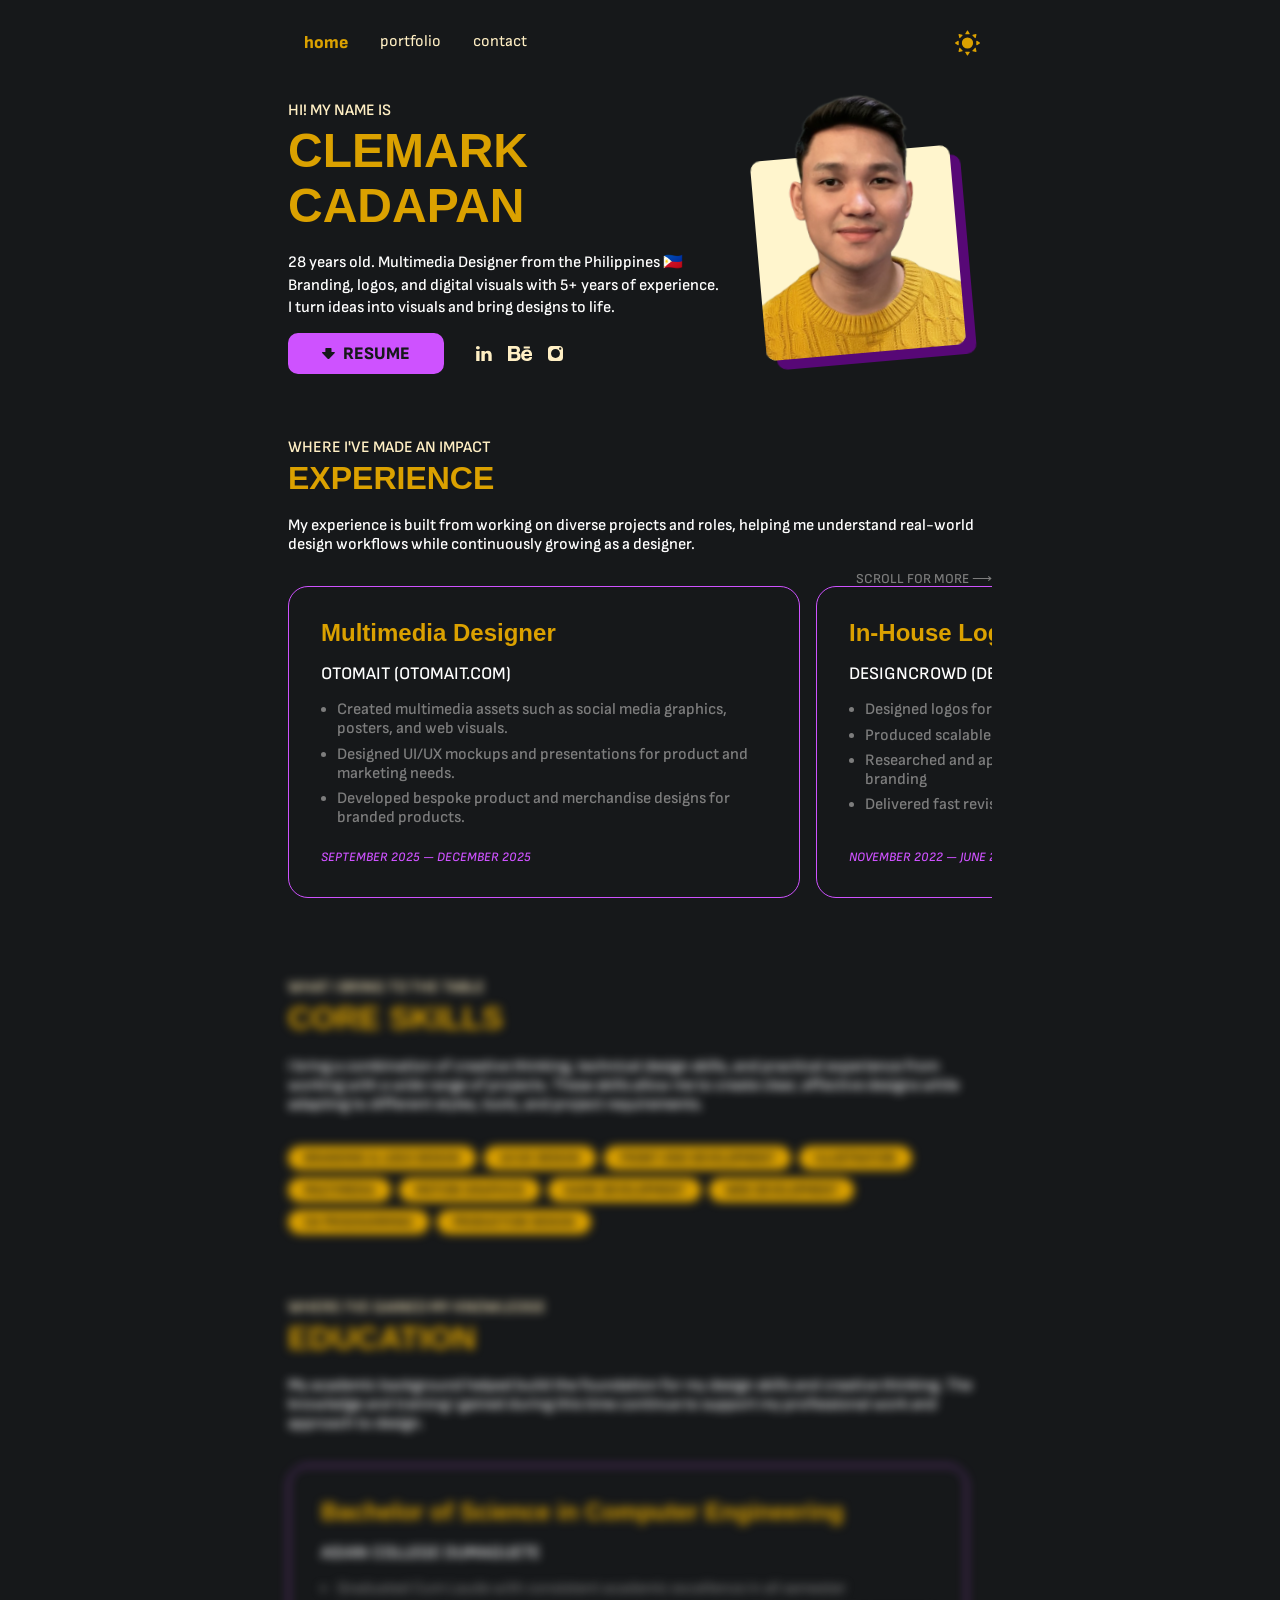
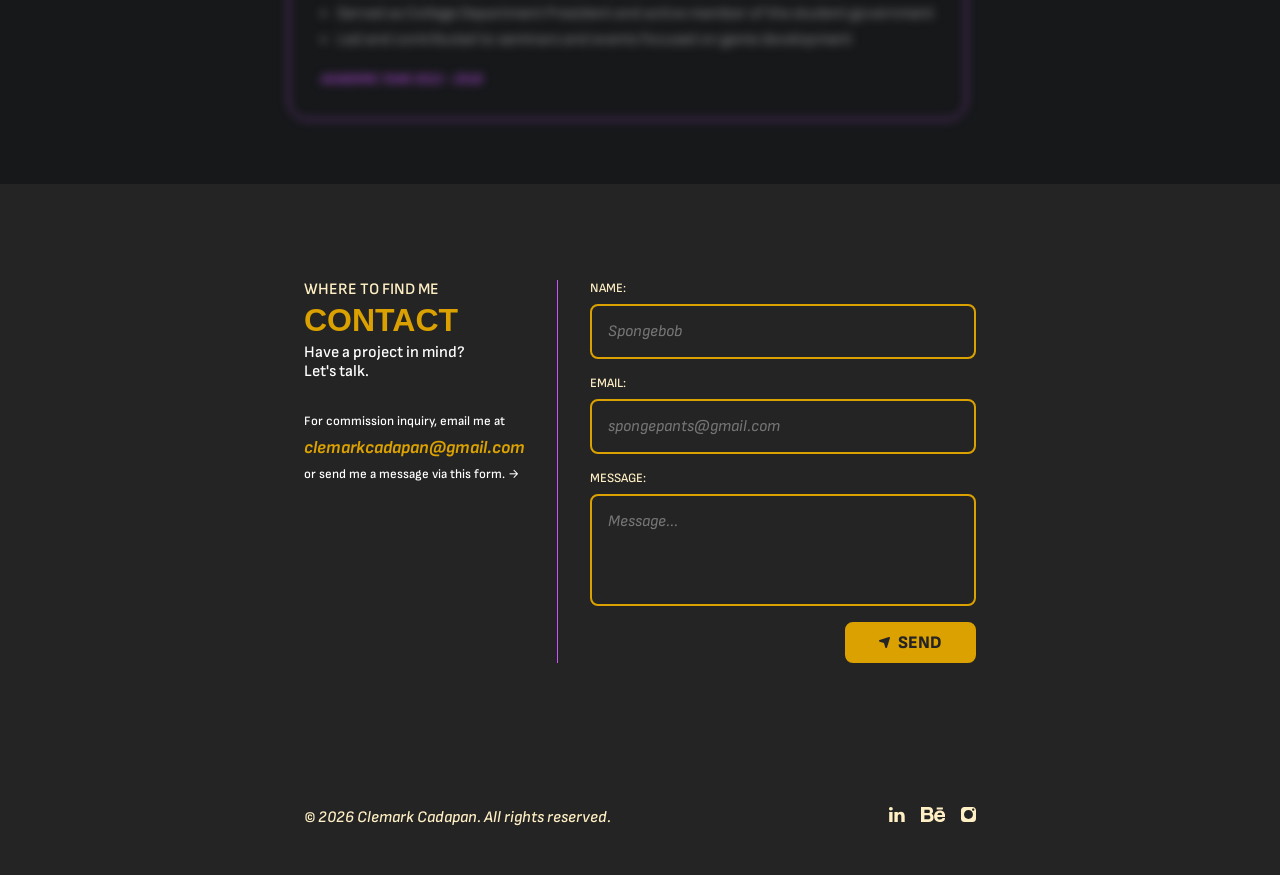
==== commit 121c1e36: "Added functioning portfolio page" ====
--- a/index.html
+++ b/index.html
@@ -23,7 +23,8 @@
     />
 
     <link rel="stylesheet" href="styles.css" />
-    <script type="text/javascript" src="script.js" defer></script>
+    <script type="text/javascript" src="theme.js" defer></script>
+    <script type="text/javascript" src="app.js" defer></script>
   </head>
   <body class="">
     <!-- INFO: Navigation Bar -->
@@ -39,7 +40,6 @@
           width="50"
           height="50"
           viewBox="0 0 50 50"
-          fill="none"
           xmlns="http://www.w3.org/2000/svg"
         >
           <g id="rays">
@@ -82,7 +82,7 @@
     <main>
       <!-- INFO: Introduction Section-->
       <section class="introduction">
-        <div class="image-wrapper">
+        <div class="image-wrapper hidden">
           <div class="image">
             <img
               src="img/clemark.png"
@@ -91,84 +91,73 @@
           </div>
         </div>
 
-        <div class="information">
+        <div class="information hidden">
           <header>
             <p class="eyebrow">Hi! My name is</p>
             <h1>Clemark Cadapan</h1>
-            <p>28 years old. Multimedia Designer from the Philippines 🇵🇭</p>
+            <p class="subheadline">
+              28 years old. Multimedia Designer from the Philippines 🇵🇭
+            </p>
             <p>
               Branding, logos, and digital visuals with 5+ years of experience.
             </p>
             <p>I turn ideas into visuals and bring designs to life.</p>
           </header>
-          <div class="cta-links">
-            <a href="#" class="resume">
+          <div class="cta-links hidden">
+            <a
+              href="https://drive.google.com/file/d/1vFzNjkYoZ9EVEVk0RsKngdCkJvBCviqE/view?usp=sharing"
+              target="_blank"
+              rel="noopener"
+              class="resume"
+            >
               <svg
-                id="Layer_2"
-                data-name="Layer 2"
+                id="Download"
                 xmlns="http://www.w3.org/2000/svg"
                 viewBox="0 0 420.49 359.18"
               >
-                <g id="Layer_2-2" data-name="Layer 2">
-                  <g id="Layer_1-2" data-name="Layer 1-2">
-                    <path
-                      id="Download"
-                      d="M403.11,130.62h-92.9V17.33c0-9.57-7.76-17.33-17.33-17.33H127.55c-9.57,0-17.33,7.76-17.33,17.33v113.29H17.36c-15.24,0-23.06,18.26-12.54,29.29l179.48,188.17c14.11,14.79,37.72,14.8,51.84,0l179.52-188.17c10.52-11.03,2.71-29.3-12.54-29.3h0Z"
-                    />
-                  </g>
+                <g>
+                  <path
+                    d="M403.11,130.62h-92.9V17.33c0-9.57-7.76-17.33-17.33-17.33H127.55c-9.57,0-17.33,7.76-17.33,17.33v113.29H17.36c-15.24,0-23.06,18.26-12.54,29.29l179.48,188.17c14.11,14.79,37.72,14.8,51.84,0l179.52-188.17c10.52-11.03,2.71-29.3-12.54-29.3h0Z"
+                  />
                 </g>
               </svg>
               Resume
             </a>
             <div class="connect-links">
-              <a href="">
+              <a href="https://www.linkedin.com/in/clemark/" target="_blank">
                 <svg
-                  id="Layer_2"
-                  data-name="Layer 2"
+                  id="LinkedIn"
                   xmlns="http://www.w3.org/2000/svg"
                   viewBox="0 0 442.99 423.43"
                 >
-                  <g id="Layer_1-2" data-name="Layer 1">
+                  <g>
                     <path
-                      id="Linkedin"
                       d="M100.56,423.43V137.73H5.61v285.7h94.95ZM53.1,98.74c33.1,0,53.72-21.96,53.72-49.37C106.19,21.34,86.2,0,53.72,0,21.23,0,0,21.34,0,49.36s20.61,49.37,52.47,49.37h.63ZM153.12,423.43s1.25-258.89,0-285.7h94.97v41.43h-.63c12.49-19.5,34.98-48.14,86.2-48.14,62.49,0,109.33,40.83,109.33,128.59v163.82h-94.95v-152.84c0-38.4-13.74-64.61-48.11-64.61-26.23,0-41.86,17.67-48.72,34.75-2.51,6.08-3.12,14.62-3.12,23.16v159.55h-94.97Z"
                     />
                   </g>
                 </svg>
               </a>
-              <a href="">
+              <a href="https://www.behance.net/clemark" target="_blank">
                 <svg
-                  id="Layer_2"
-                  data-name="Layer 2"
+                  id="Behance"
                   xmlns="http://www.w3.org/2000/svg"
                   viewBox="0 0 656.92 407.91"
                 >
-                  <g id="Layer_1-2" data-name="Layer 1">
+                  <g>
                     <path
-                      id="Behance"
                       d="M594.45,66.04h-168.08V15.87h168.08v50.17ZM655.81,272.38h-211.1c0,75.68,71.7,70.88,71.7,70.88,67.71,0,65.32-43.8,65.32-43.8h71.69c0,116.3-139.4,108.33-139.4,108.33-167.29,0-156.54-155.73-156.54-155.73,0,0-.14-156.54,156.54-156.54,164.89,0,141.79,176.85,141.79,176.85ZM515.61,155.2c-62.94,0-71.69,62.79-71.69,62.79h133.83s.79-62.79-62.14-62.79ZM341.42,287.16c0,124.34-129.42,120.25-129.42,120.25H0V0h212c64.43,0,115.29,35.58,115.29,108.48s-62.17,77.51-62.17,77.51c81.94,0,76.3,101.16,76.3,101.16ZM93.41,163.33h111.24c19.22,0,36.17-6.15,36.17-48.53s-28.82-42.39-28.82-42.39h-118.59v90.92ZM254.95,282.07c0-56.51-42.95-55.95-42.95-55.95h-118.59v108.87h112.6c16.86-.36,48.94-5.27,48.94-52.92Z"
                     />
                   </g>
                 </svg>
               </a>
-              <a href="">
+              <a href="https://www.instagram.com/clemxnade/" target="_blank">
                 <svg
-                  id="Layer_2"
-                  data-name="Layer 2"
+                  id="Instagram"
                   xmlns="http://www.w3.org/2000/svg"
                   viewBox="0 0 467 467.01"
                 >
-                  <defs>
-                    <style>
-                      .cls-1 {
-                        fill-rule: evenodd;
-                      }
-                    </style>
-                  </defs>
-                  <g id="Layer_1-2" data-name="Layer 1">
+                  <g>
                     <path
-                      id="Instagram"
-                      class="cls-1"
                       d="M362.22,0H104.78C46.91,0,0,46.92,0,104.79v257.43c0,57.87,46.91,104.79,104.78,104.79h257.44c57.87,0,104.78-46.92,104.78-104.79V104.79c0-57.87-46.91-104.79-104.78-104.79ZM233.5,372.81c-76.93,0-139.3-62.37-139.3-139.3s62.37-139.3,139.3-139.3,139.3,62.36,139.3,139.3-62.37,139.3-139.3,139.3ZM415.34,92.31c0,12.6-10.21,22.81-22.81,22.81h-23.46c-12.6,0-22.81-10.21-22.81-22.81v-23.45c0-12.6,10.21-22.81,22.81-22.81h23.46c12.6,0,22.81,10.21,22.81,22.81v23.45Z"
                     />
                   </g>
@@ -181,18 +170,18 @@
 
       <!-- INFO: Experiences Section -->
       <section class="experience">
-        <header>
+        <header class="hidden">
           <p class="eyebrow">Where I've made an impact</p>
           <h2>Experience</h2>
-          <p>
+          <p class="subheadline">
             My experience is built from working on diverse projects and roles,
             helping me understand real-world design workflows while continuously
             growing as a designer.
           </p>
         </header>
 
-        <div class="experience-list">
-          <div class="experience-card">
+        <div class="experience-list hidden">
+          <article class="experience-card">
             <h3>Multimedia Designer</h3>
             <p class="company">Otomait (Otomait.com)</p>
             <ul class="task">
@@ -210,7 +199,7 @@
               </li>
             </ul>
             <p class="date">September 2025 — December 2025</p>
-          </div>
+          </article>
           <article class="experience-card">
             <h3>In-House Logo Designer</h3>
             <p class="company">DesignCrowd (Design.com)</p>
@@ -255,18 +244,18 @@
 
       <!-- INFO: Skills Section -->
       <section>
-        <header>
+        <header class="hidden">
           <p class="eyebrow">What I bring to the table</p>
           <h2>Core Skills</h2>
 
-          <p>
+          <p class="subheadline">
             I bring a combination of creative thinking, technical design skills,
             and practical experience from working with a wide range of projects.
             These skills allow me to create clear, effective designs while
             adapting to different styles, tools, and project requirements.
           </p>
         </header>
-        <ul class="skills-list">
+        <ul class="skills-list hidden">
           <li>Branding & Logo Design</li>
           <li>UI/UX Design</li>
           <li>Front-end Development</li>
@@ -282,17 +271,17 @@
 
       <!-- INFO: Education Section -->
       <section>
-        <header>
+        <header class="hidden">
           <p class="eyebrow">Where I've gained my knowledge</p>
           <h2>Education</h2>
-          <p>
+          <p class="subheadline">
             My academic background helped build the foundation for my design
             skills and creative thinking. The knowledge and training I gained
             during this time continue to support my professional work and
             approach to design.
           </p>
         </header>
-        <div class="education-card">
+        <div class="education-card hidden">
           <h3>Bachelor of Science in Computer Engineering</h3>
           <p class="company">Asian College Dumaguete</p>
 
@@ -389,54 +378,40 @@
           <span>© 2026 Clemark Cadapan. </span><span>All rights reserved.</span>
         </p>
         <div class="connect-links">
-          <a href="">
+          <a href="https://www.linkedin.com/in/clemark/" target="_blank">
             <svg
-              id="Layer_2"
-              data-name="Layer 2"
+              id="LinkedIn"
               xmlns="http://www.w3.org/2000/svg"
               viewBox="0 0 442.99 423.43"
             >
-              <g id="Layer_1-2" data-name="Layer 1">
+              <g>
                 <path
-                  id="Linkedin"
                   d="M100.56,423.43V137.73H5.61v285.7h94.95ZM53.1,98.74c33.1,0,53.72-21.96,53.72-49.37C106.19,21.34,86.2,0,53.72,0,21.23,0,0,21.34,0,49.36s20.61,49.37,52.47,49.37h.63ZM153.12,423.43s1.25-258.89,0-285.7h94.97v41.43h-.63c12.49-19.5,34.98-48.14,86.2-48.14,62.49,0,109.33,40.83,109.33,128.59v163.82h-94.95v-152.84c0-38.4-13.74-64.61-48.11-64.61-26.23,0-41.86,17.67-48.72,34.75-2.51,6.08-3.12,14.62-3.12,23.16v159.55h-94.97Z"
                 />
               </g>
             </svg>
           </a>
-          <a href="">
+          <a href="https://www.behance.net/clemark" target="_blank">
             <svg
-              id="Layer_2"
-              data-name="Layer 2"
+              id="Behance"
               xmlns="http://www.w3.org/2000/svg"
               viewBox="0 0 656.92 407.91"
             >
-              <g id="Layer_1-2" data-name="Layer 1">
+              <g>
                 <path
-                  id="Behance"
                   d="M594.45,66.04h-168.08V15.87h168.08v50.17ZM655.81,272.38h-211.1c0,75.68,71.7,70.88,71.7,70.88,67.71,0,65.32-43.8,65.32-43.8h71.69c0,116.3-139.4,108.33-139.4,108.33-167.29,0-156.54-155.73-156.54-155.73,0,0-.14-156.54,156.54-156.54,164.89,0,141.79,176.85,141.79,176.85ZM515.61,155.2c-62.94,0-71.69,62.79-71.69,62.79h133.83s.79-62.79-62.14-62.79ZM341.42,287.16c0,124.34-129.42,120.25-129.42,120.25H0V0h212c64.43,0,115.29,35.58,115.29,108.48s-62.17,77.51-62.17,77.51c81.94,0,76.3,101.16,76.3,101.16ZM93.41,163.33h111.24c19.22,0,36.17-6.15,36.17-48.53s-28.82-42.39-28.82-42.39h-118.59v90.92ZM254.95,282.07c0-56.51-42.95-55.95-42.95-55.95h-118.59v108.87h112.6c16.86-.36,48.94-5.27,48.94-52.92Z"
                 />
               </g>
             </svg>
           </a>
-          <a href="">
+          <a href="https://www.instagram.com/clemxnade/" target="_blank">
             <svg
-              id="Layer_2"
-              data-name="Layer 2"
+              id="Instagram"
               xmlns="http://www.w3.org/2000/svg"
               viewBox="0 0 467 467.01"
             >
-              <defs>
-                <style>
-                  .cls-1 {
-                    fill-rule: evenodd;
-                  }
-                </style>
-              </defs>
-              <g id="Layer_1-2" data-name="Layer 1">
+              <g>
                 <path
-                  id="Instagram"
-                  class="cls-1"
                   d="M362.22,0H104.78C46.91,0,0,46.92,0,104.79v257.43c0,57.87,46.91,104.79,104.78,104.79h257.44c57.87,0,104.78-46.92,104.78-104.79V104.79c0-57.87-46.91-104.79-104.78-104.79ZM233.5,372.81c-76.93,0-139.3-62.37-139.3-139.3s62.37-139.3,139.3-139.3,139.3,62.36,139.3,139.3-62.37,139.3-139.3,139.3ZM415.34,92.31c0,12.6-10.21,22.81-22.81,22.81h-23.46c-12.6,0-22.81-10.21-22.81-22.81v-23.45c0-12.6,10.21-22.81,22.81-22.81h23.46c12.6,0,22.81,10.21,22.81,22.81v23.45Z"
                 />
               </g>
--- a/styles.css
+++ b/styles.css
@@ -71,7 +71,9 @@
   ---clr-contact-bg: #242424;
   ---clr-contact-accent: #dba100;
   ---clr-footer-text: #ffefc4;
-  ---fntweight-normal: 400;
+
+  ---clr-skill-list: #16181a;
+  ---clr-skill-bg: #dba100;
 }
 
 .lightmode {
@@ -96,7 +98,9 @@
   ---clr-contact-accent: #dba100;
   ---clr-footer-text: #16181a;
 
-  ---fntweight-normal: 600;
+  ---clr-skill-list: #16181a;
+  ---clr-skill-bg: #e093ff;
+
   transition: 0.5s ease;
 }
 
@@ -104,7 +108,7 @@
   background: var(---clr-background);
   font-family: "Sofia Sans", sans-serif;
   font-style: normal;
-  font-weight: var(---fntweight-normal);
+  font-weight: 500;
   color: var(---clr-text-main);
 }
 
@@ -194,10 +198,6 @@
   transition: transform 1s ease 0.1s;
 }
 
-#rays {
-  transform: rotate(90deg);
-}
-
 #side {
   transform: scale(40%);
 }
@@ -212,7 +212,7 @@
   }
 
   #rays {
-    transform: rotate(0deg);
+    transform: rotate(90deg);
   }
 
   #side {
@@ -374,6 +374,11 @@
   text-transform: uppercase;
   color: var(---clr-eyebrows);
   letter-spacing: 20%;
+  font-weight: 600;
+}
+
+.subheadline {
+  margin-top: 1rem;
 }
 
 .experience-list {
@@ -397,7 +402,6 @@
   right: 0;
   color: var(---clr-text-details);
   font-size: 0.85rem;
-  font-weight: 800;
 }
 
 .experience-list::-webkit-scrollbar {
@@ -461,14 +465,24 @@
   margin-top: 2rem;
 }
 
+.skills-list:hover > li:hover {
+  opacity: 1;
+}
+
+.skills-list:hover > li {
+  opacity: 0.6;
+}
+
 .skills-list li {
   text-transform: uppercase;
-  background-color: var(---clr-headings);
-  color: var(---clr-background);
+  background-color: var(---clr-skill-bg);
+  color: var(---clr-skill-list);
   font-size: 0.8rem;
   font-weight: 800;
   padding: 0.25rem 1rem;
   border-radius: 100vw;
+  cursor: default;
+  transition: opacity 0.25s ease;
 }
 
 .education-card {
@@ -667,3 +681,22 @@
     text-align: center;
   }
 }
+
+.hidden {
+  opacity: 0;
+  filter: blur(5px);
+  transform: translateY(20%);
+  transition: all 1s ease;
+}
+
+.show {
+  opacity: 1;
+  filter: blur(0);
+  transform: translateY(0);
+}
+
+@media (prefers-reduced-motion) {
+  .hidden {
+    transition: none;
+  }
+}
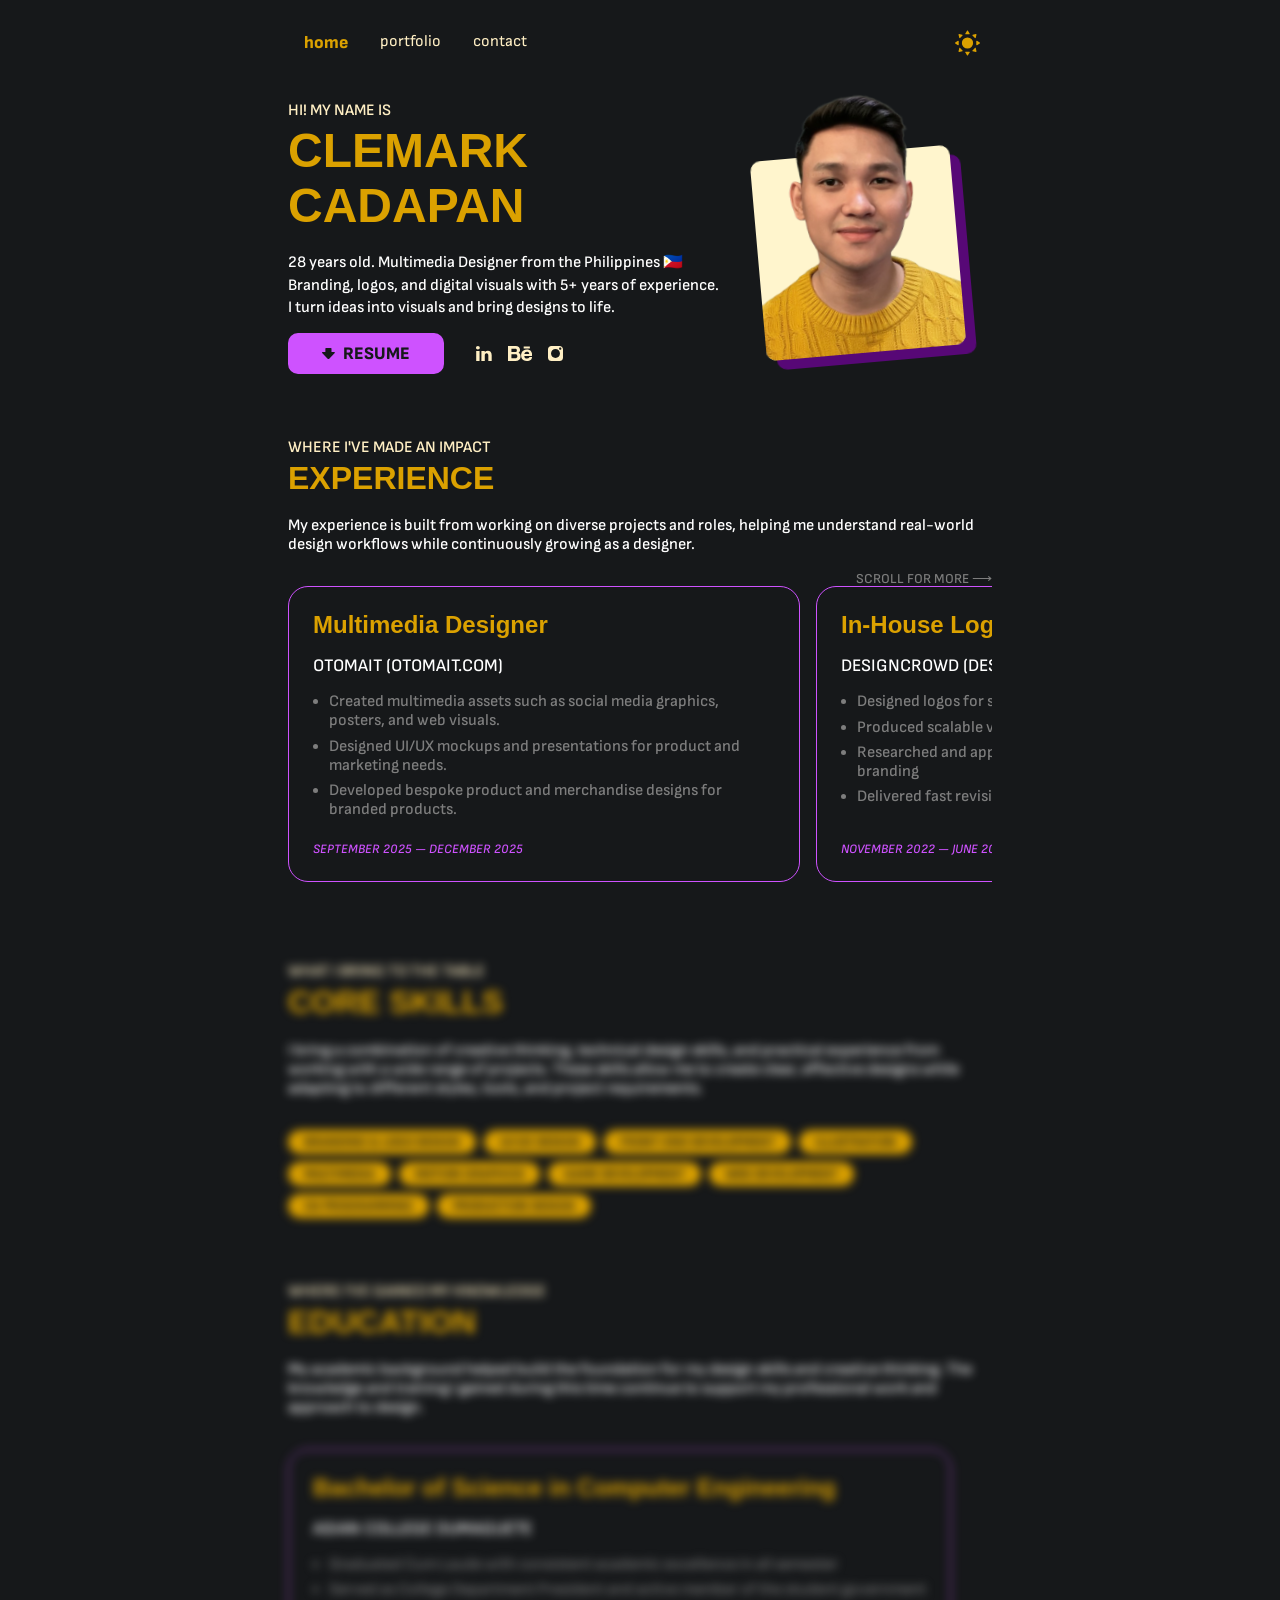
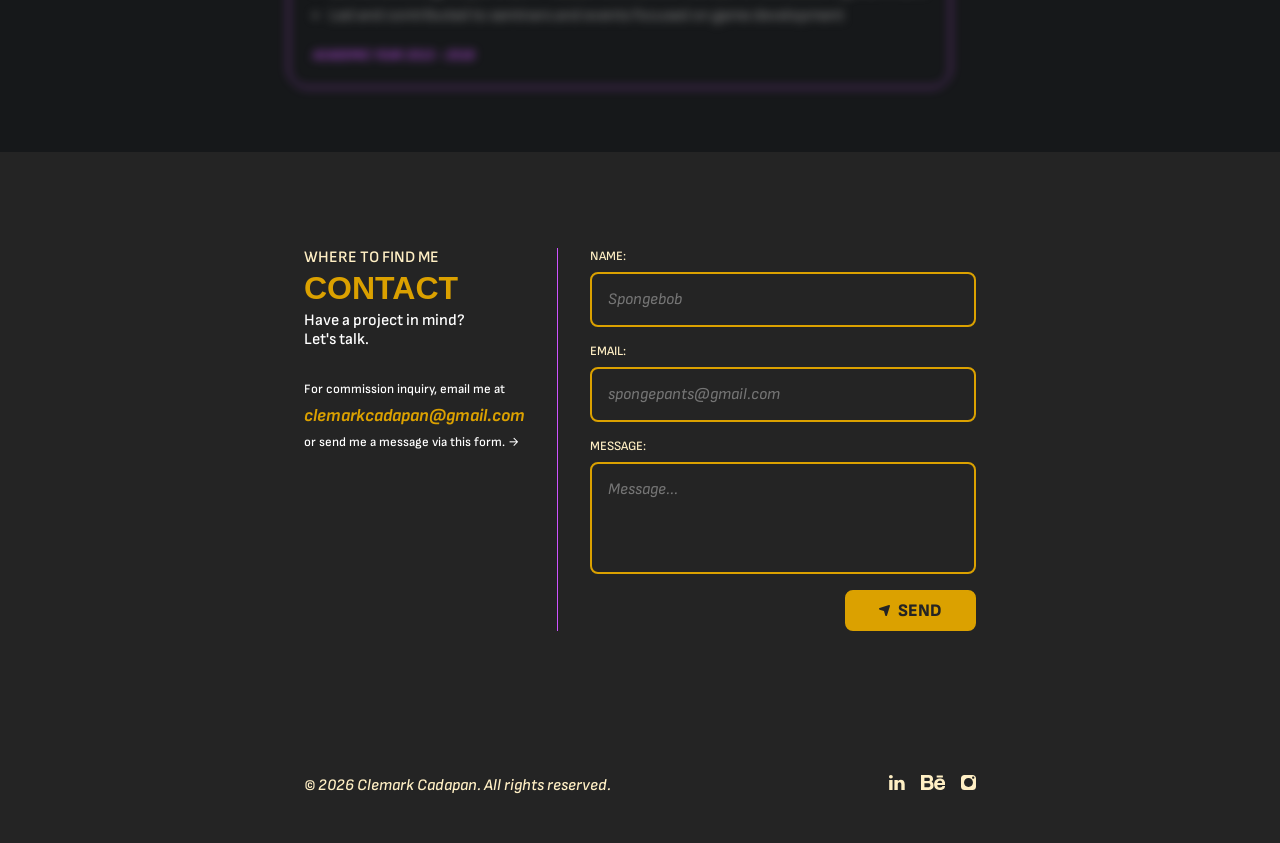
==== commit d00a24ef: "Added favicon set" ====
--- a/index.html
+++ b/index.html
@@ -22,6 +22,24 @@
       rel="stylesheet"
     />
 
+    <!-- INFO: Logo Favicon -->
+    <link
+      rel="icon"
+      type="image/png"
+      href="/img/favicon-96x96.png"
+      sizes="96x96"
+    />
+    <link rel="icon" type="image/svg+xml" href="/img/favicon.svg" />
+    <link rel="shortcut icon" href="/img/favicon.ico" />
+    <link
+      rel="apple-touch-icon"
+      sizes="180x180"
+      href="/img/apple-touch-icon.png"
+    />
+    <meta name="apple-mobile-web-app-title" content="Clemark" />
+    <link rel="manifest" href="/img/site.webmanifest" />
+
+    <!-- INFO: Importing CSS and Javascript -->
     <link rel="stylesheet" href="styles.css" />
     <script type="text/javascript" src="theme.js" defer></script>
     <script type="text/javascript" src="app.js" defer></script>
--- a/styles.css
+++ b/styles.css
@@ -420,7 +420,7 @@
 
 .experience-card {
   width: clamp(12rem, 70dvw, 32rem);
-  padding: 2rem;
+  padding: 1.5rem;
   border-radius: 20px;
   border: 1px solid var(---clr-card-accent);
   display: grid;
@@ -494,7 +494,7 @@
   flex-direction: column;
   justify-content: center;
   align-items: flex-start;
-  padding: 2rem;
+  padding: 1.5rem;
   gap: 1rem;
 }
 
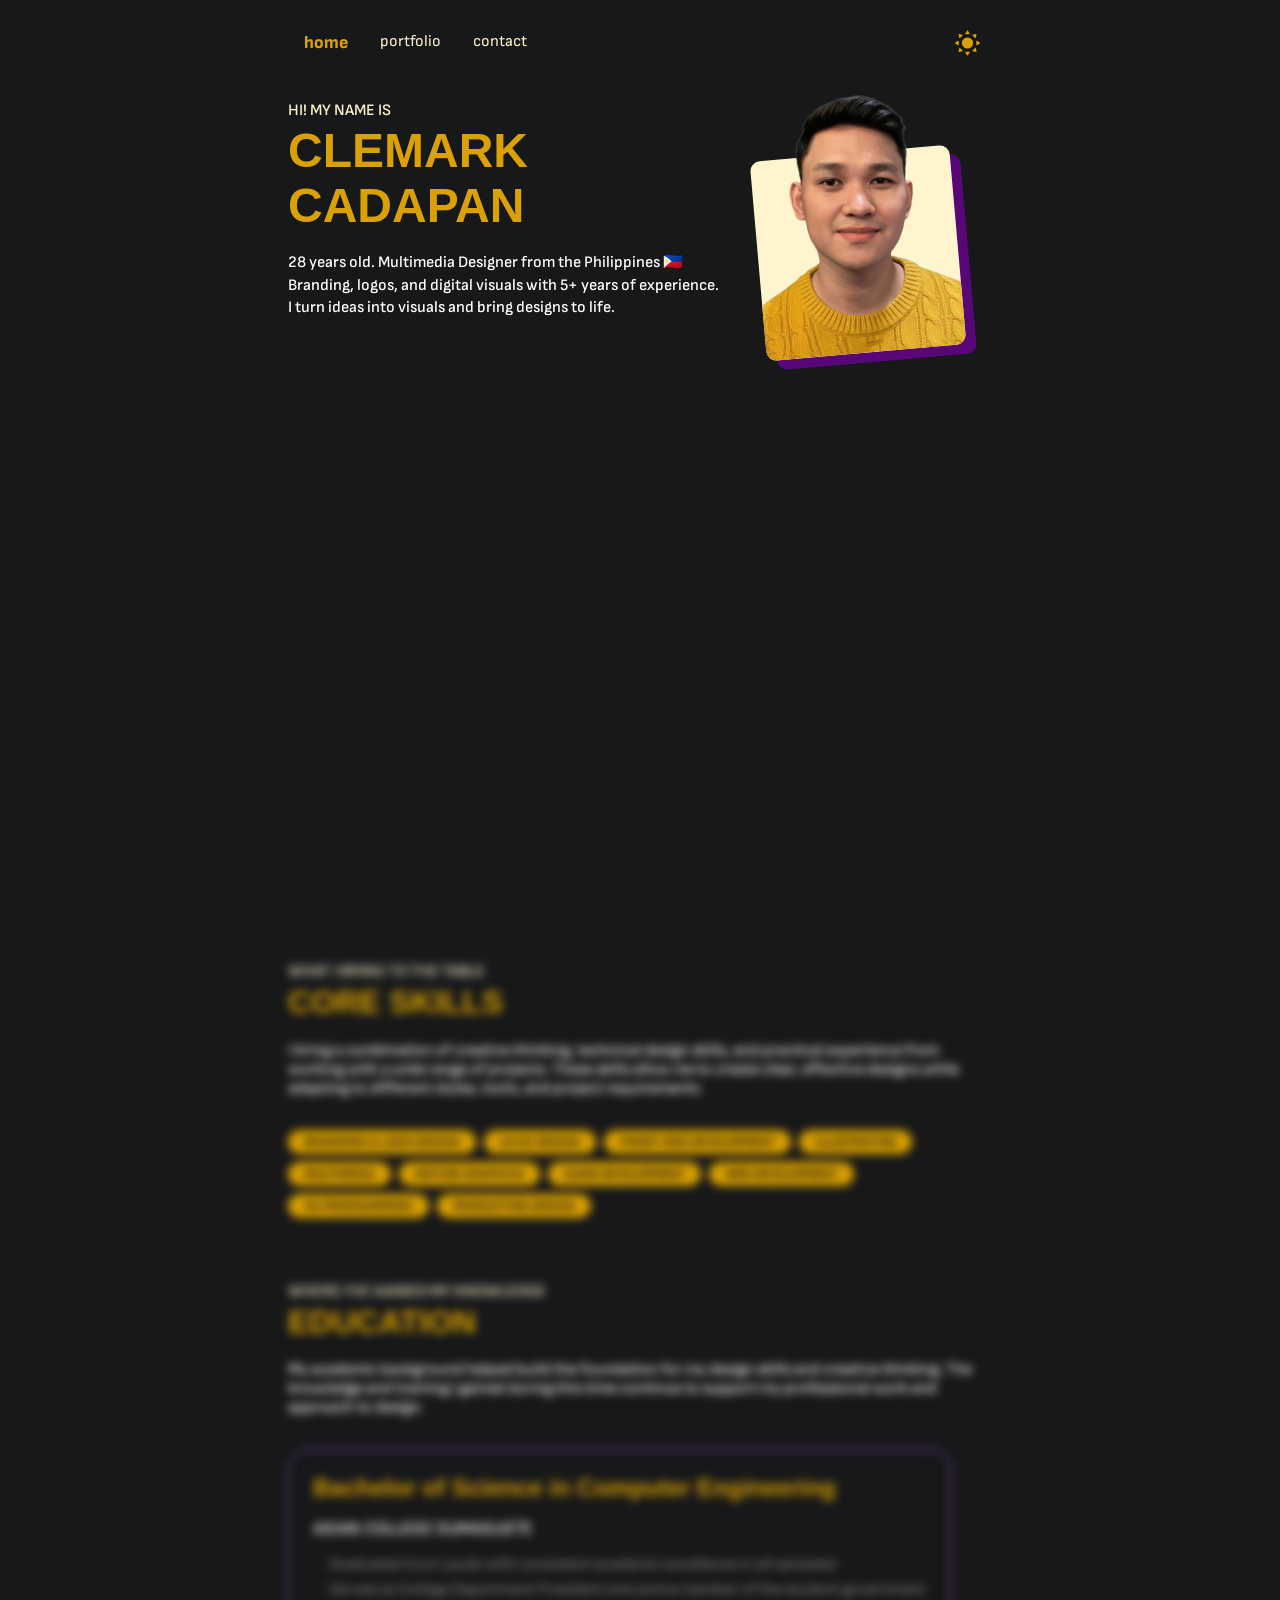
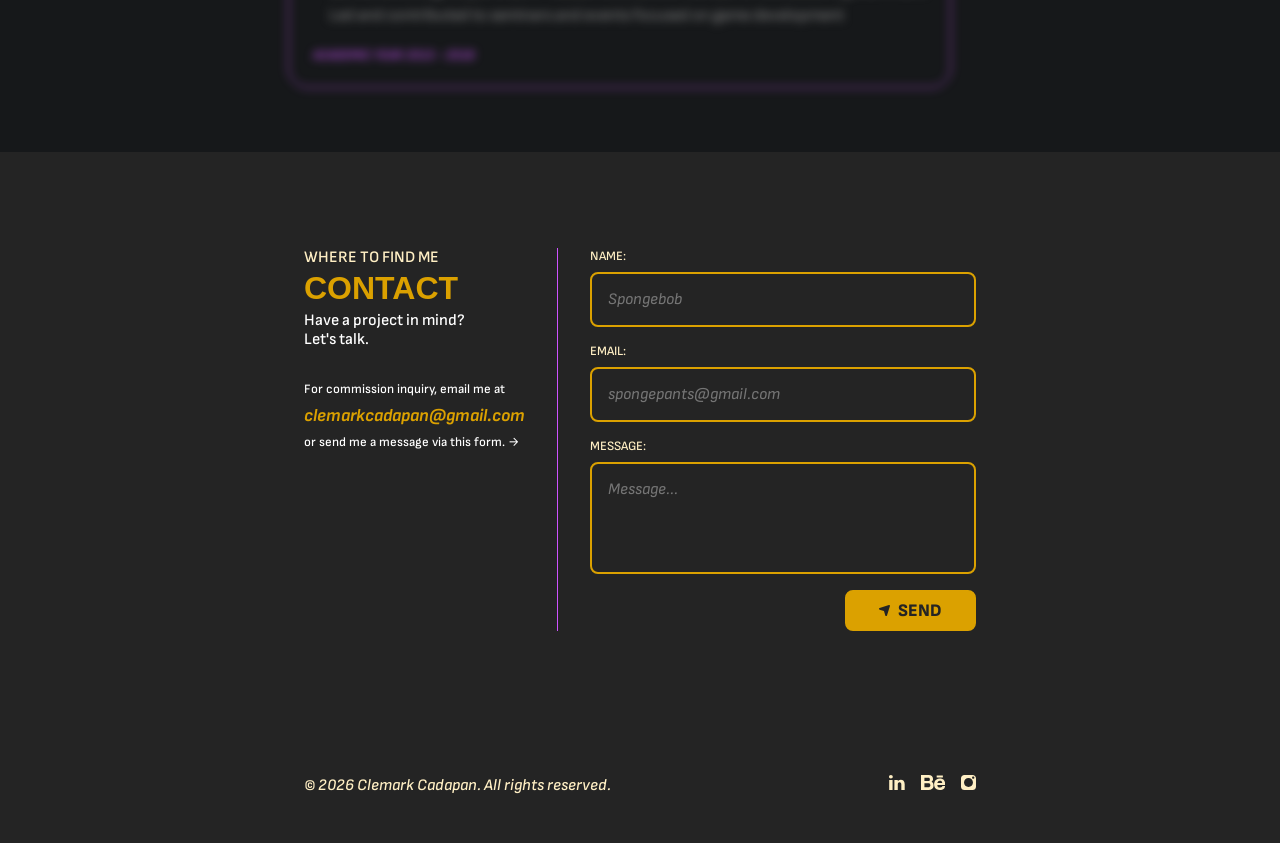
==== commit a690eb0a: "Added logos" ====
--- a/index.html
+++ b/index.html
@@ -100,7 +100,7 @@
     <main>
       <!-- INFO: Introduction Section-->
       <section class="introduction">
-        <div class="image-wrapper hidden">
+        <div class="image-wrapper">
           <div class="image">
             <img
               src="img/clemark.png"
@@ -109,7 +109,7 @@
           </div>
         </div>
 
-        <div class="information hidden">
+        <div class="information">
           <header>
             <p class="eyebrow">Hi! My name is</p>
             <h1>Clemark Cadapan</h1>
@@ -338,7 +338,7 @@
             <p>or send me a message via this form. →</p>
           </div>
         </div>
-        <form action="">
+        <form action="https://formspree.io/f/xvzweyqq" method="POST">
           <label for="name" class="form-label">
             Name:
             <input
@@ -375,12 +375,11 @@
           </label>
           <button type="submit" class="contact-submit">
             <svg
-              id="Layer_2"
-              data-name="Layer 2"
+              id="Send"
               xmlns="http://www.w3.org/2000/svg"
               viewBox="0 0 360.68 360.68"
             >
-              <g id="Layer_2-2" data-name="Layer 2">
+              <g>
                 <path
                   d="M325.75,1.31L20.09,98.85c-26.9,8.58-26.74,46.7.23,55.06l142.32,44.14,44.14,142.32c8.36,26.97,46.48,27.12,55.06.23L359.37,34.93c6.61-20.7-12.92-40.23-33.62-33.62Z"
                 />
--- a/styles.css
+++ b/styles.css
@@ -16,6 +16,12 @@
 svg {
   display: block;
   width: auto;
+}
+
+/* List Reset */
+ul,
+li {
+  list-style: none;
 }
 
 /* Anchor Links Reset */
@@ -51,6 +57,9 @@
 }
 
 :root {
+  ---clr-darkbg: #16181a;
+  ---clr-lightbg: #fef6ff;
+
   color-scheme: light dark;
 
   /* Color Variables for Dark Mode*/
@@ -100,8 +109,7 @@
 
   ---clr-skill-list: #16181a;
   ---clr-skill-bg: #e093ff;
-
-  transition: 0.5s ease;
+  transition: all 0.5s ease;
 }
 
 body {
@@ -394,15 +402,31 @@
 
   scrollbar-color: var(---clr-card-accent) var(---clr-card-scroll);
 }
-
-.experience-list:last-child::before {
-  content: "SCROLL FOR MORE \27F6";
-  position: absolute;
-  top: 0;
-  right: 0;
-  color: var(---clr-text-details);
-  font-size: 0.85rem;
-}
+/* 
+.experience-list::after {
+  --fade-left-start: 0%;
+  --fade-left-end: 0%;
+  --fade-right-start: 90%;
+  --fade-right-end: 100%;
+
+  mask-image: linear-gradient(
+    to right,
+    transparent var(--fade-left-start),
+    #000 var(--fade-left-end),
+    #000 var(--fade-right-start),
+    transparent var(--fade-right-end)
+  );
+
+  mask-size: 100% 100%;
+  mask-repeat: no-repeat;
+  mask-position: center;
+
+  transition:
+    --fade-left-start 0.15s ease-out,
+    --fade-left-end 0.15s ease-out,
+    --fade-right-start 0.15s ease-out,
+    --fade-right-end 0.15s ease-out;
+} */
 
 .experience-list::-webkit-scrollbar {
   height: 0.75rem;
@@ -653,6 +677,10 @@
     padding-left: 0;
     border-left: none;
   }
+
+  .logos-set {
+    grid-template-columns: 1fr 1fr;
+  }
 }
 
 @media (max-width: 300px) {
@@ -700,3 +728,34 @@
     transition: none;
   }
 }
+
+/* INFO: Portfolio Section */
+.logos-set {
+  display: grid;
+  grid-template-columns: repeat(auto-fit, 150px);
+
+  gap: 1rem;
+  justify-items: center;
+
+  margin-top: 2rem;
+}
+
+.logos-set li {
+  width: 100%;
+  border-radius: 1rem;
+  overflow: hidden;
+}
+
+.white {
+  width: 100%;
+  height: 100%;
+  padding: 2rem;
+  background: var(---clr-lightbg);
+}
+
+.black {
+  width: 100%;
+  height: 100%;
+  padding: 2rem;
+  background: var(---clr-darkbg);
+}
